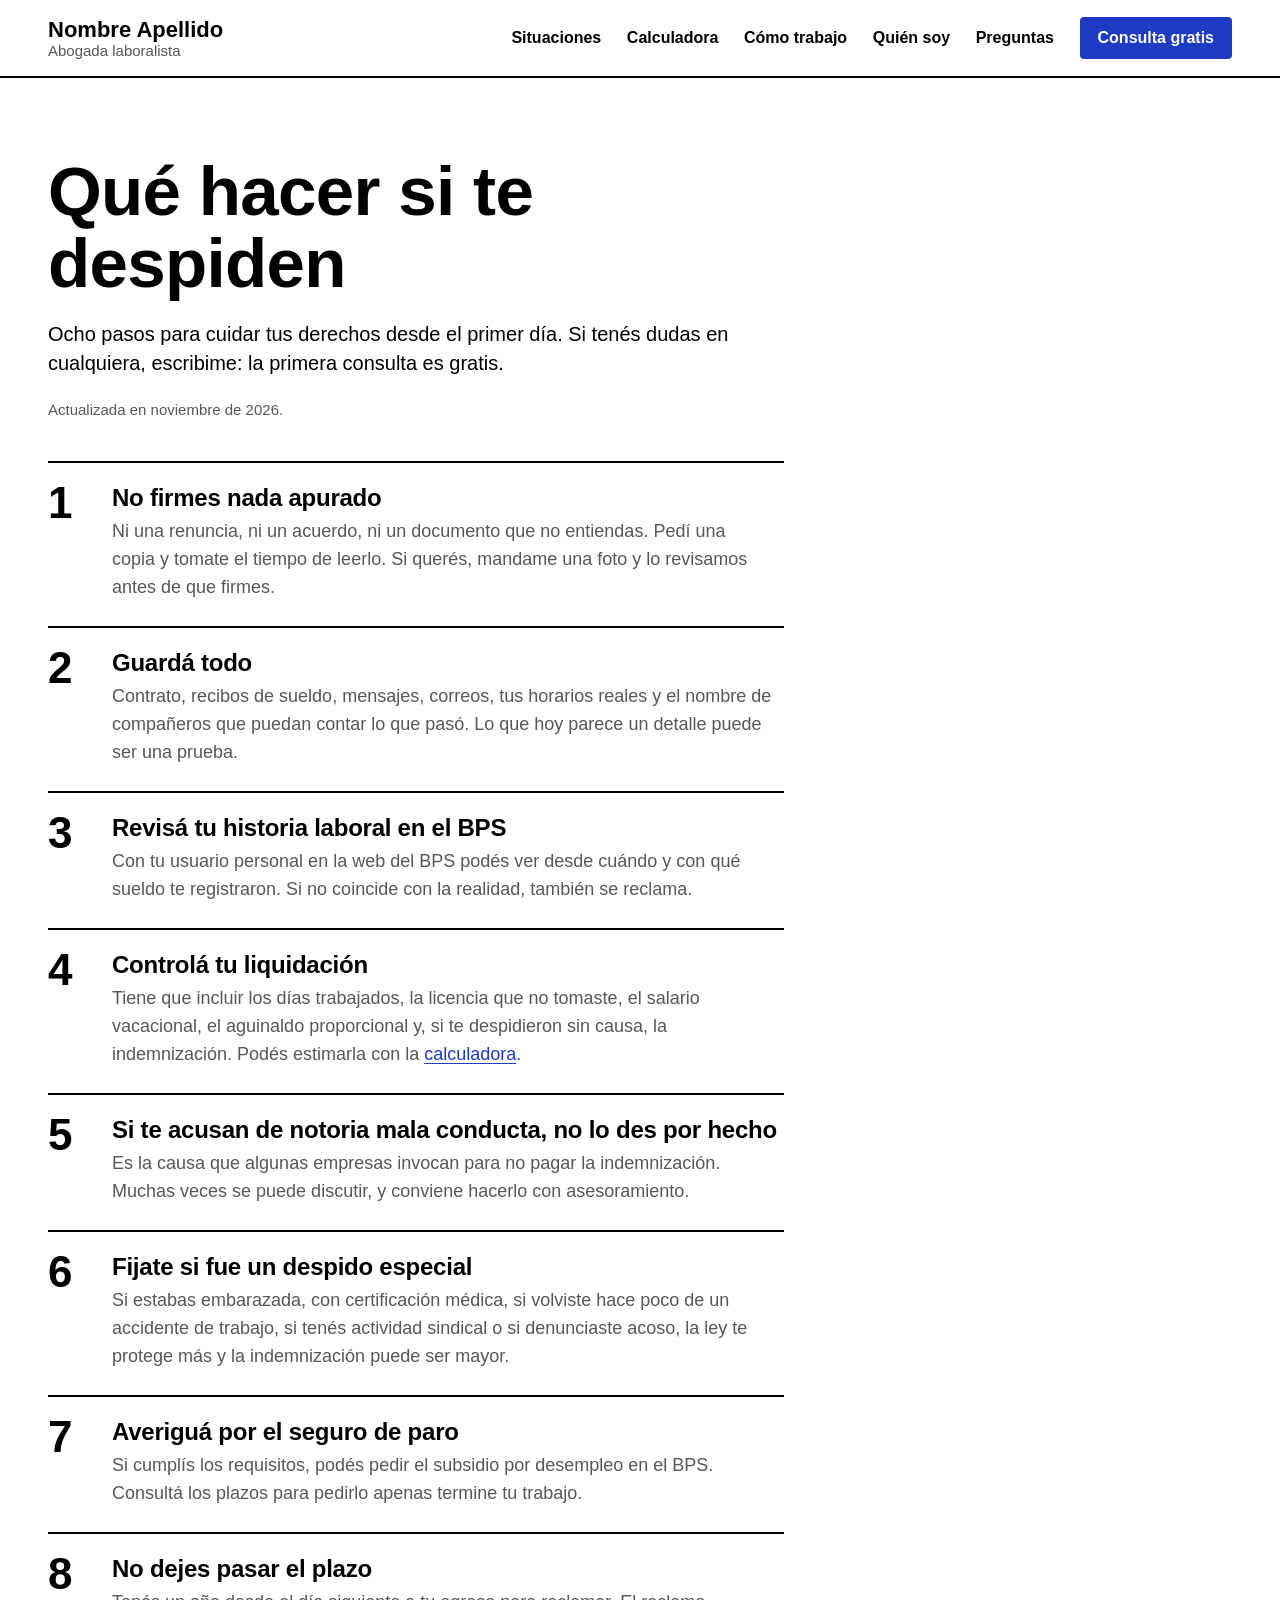
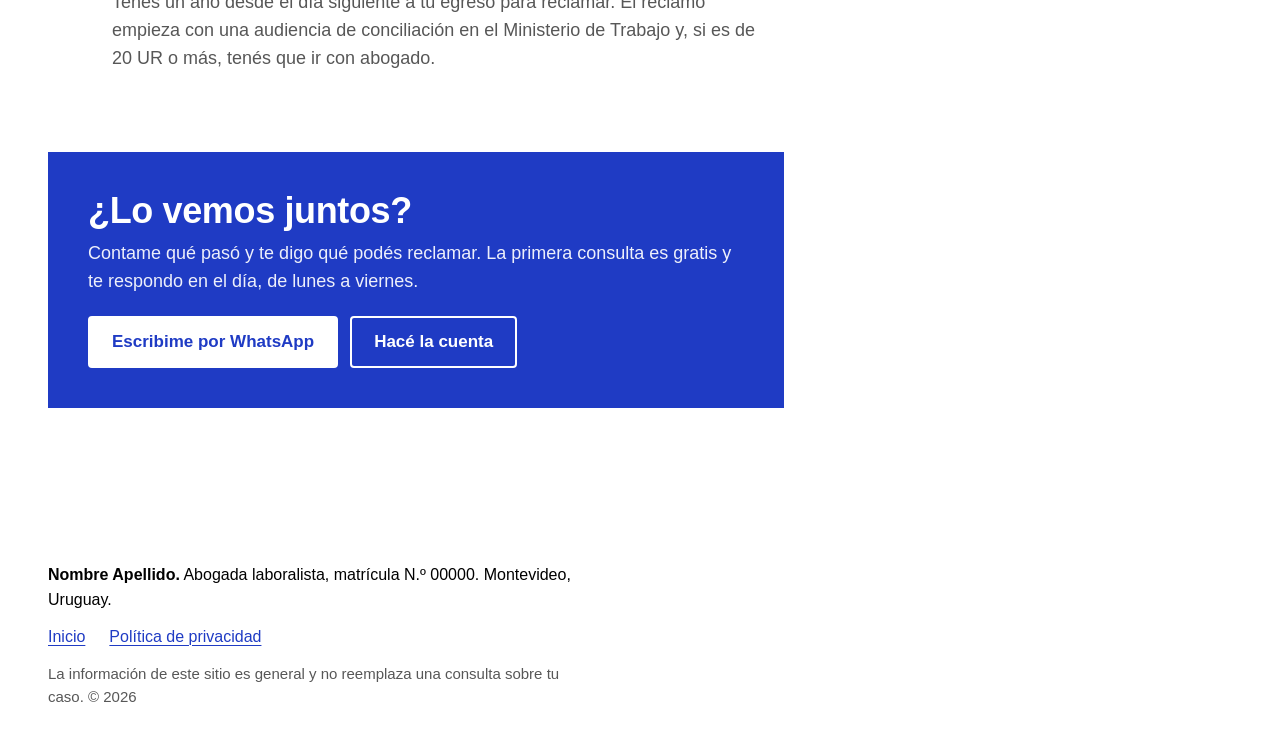
==== guia-despido.html @ 54e1008a "Rediseñar el sitio para trabajadores de Montevideo Aplica las recomendaciones del benchmark de estud" ====
<!DOCTYPE html>
<html lang="es-UY">
<head>
  <meta charset="utf-8">
  <meta name="viewport" content="width=device-width, initial-scale=1">
  <title>Qué hacer si te despiden en Uruguay | Nombre Apellido, abogada laboralista</title>
  <meta name="description" content="Ocho pasos para cuidar tus derechos si te despiden: qué no firmar, qué guardar, cómo revisar tu liquidación y qué plazos tenés para reclamar.">
  <meta property="og:type" content="article">
  <meta property="og:locale" content="es_UY">
  <meta property="og:title" content="Qué hacer si te despiden en Uruguay">
  <meta property="og:description" content="Ocho pasos para cuidar tus derechos desde el primer día.">
  <meta name="theme-color" content="#ffffff">
  <link rel="icon" href="favicon.svg" type="image/svg+xml">
  <link rel="preload" href="fonts/archivo-latin-standard-normal.woff2" as="font" type="font/woff2" crossorigin>
  <link rel="stylesheet" href="styles.css">
</head>
<body>
  <a class="saltar" href="#contenido">Saltar al contenido</a>

  <header class="cabecera">
    <div class="contenedor cabecera-fila">
      <a class="marca" href="./">
        <span class="marca-nombre">Nombre Apellido</span>
        <span class="marca-rol">Abogada laboralista</span>
      </a>
      <button class="menu-boton" type="button" aria-expanded="false" aria-controls="menu">Menú</button>
      <nav id="menu" class="menu" aria-label="Secciones">
        <a href="./#situaciones">Situaciones</a>
        <a href="./#calculadora">Calculadora</a>
        <a href="./#como-trabajo">Cómo trabajo</a>
        <a href="./#quien-soy">Quién soy</a>
        <a href="./#preguntas">Preguntas</a>
        <a class="boton boton-chico" href="./#contacto">Consulta gratis</a>
      </nav>
    </div>
  </header>

  <main id="contenido" class="pagina">
    <article class="contenedor">
      <div class="pagina-cuerpo">
        <h1>Qué hacer si te despiden</h1>
        <p class="pagina-bajada">Ocho pasos para cuidar tus derechos desde el primer día. Si tenés dudas en cualquiera, escribime: la primera consulta es gratis.</p>
        <p class="pagina-fecha">Actualizada en noviembre de 2026.</p>

        <ol class="guia-pasos">
          <li>
            <h2>No firmes nada apurado</h2>
            <p>Ni una renuncia, ni un acuerdo, ni un documento que no entiendas. Pedí una copia y tomate el tiempo de leerlo. Si querés, mandame una foto y lo revisamos antes de que firmes.</p>
          </li>
          <li>
            <h2>Guardá todo</h2>
            <p>Contrato, recibos de sueldo, mensajes, correos, tus horarios reales y el nombre de compañeros que puedan contar lo que pasó. Lo que hoy parece un detalle puede ser una prueba.</p>
          </li>
          <li>
            <h2>Revisá tu historia laboral en el BPS</h2>
            <p>Con tu usuario personal en la web del BPS podés ver desde cuándo y con qué sueldo te registraron. Si no coincide con la realidad, también se reclama.</p>
          </li>
          <li>
            <h2>Controlá tu liquidación</h2>
            <p>Tiene que incluir los días trabajados, la licencia que no tomaste, el salario vacacional, el aguinaldo proporcional y, si te despidieron sin causa, la indemnización. Podés estimarla con la <a href="./#calculadora">calculadora</a>.</p>
          </li>
          <li>
            <h2>Si te acusan de notoria mala conducta, no lo des por hecho</h2>
            <p>Es la causa que algunas empresas invocan para no pagar la indemnización. Muchas veces se puede discutir, y conviene hacerlo con asesoramiento.</p>
          </li>
          <li>
            <h2>Fijate si fue un despido especial</h2>
            <p>Si estabas embarazada, con certificación médica, si volviste hace poco de un accidente de trabajo, si tenés actividad sindical o si denunciaste acoso, la ley te protege más y la indemnización puede ser mayor.</p>
          </li>
          <li>
            <h2>Averiguá por el seguro de paro</h2>
            <p>Si cumplís los requisitos, podés pedir el subsidio por desempleo en el BPS. Consultá los plazos para pedirlo apenas termine tu trabajo.</p>
          </li>
          <li>
            <h2>No dejes pasar el plazo</h2>
            <p>Tenés un año desde el día siguiente a tu egreso para reclamar. El reclamo empieza con una audiencia de conciliación en el Ministerio de Trabajo y, si es de 20 UR o más, tenés que ir con abogado.</p>
          </li>
        </ol>

        <aside class="cierre" aria-labelledby="cierre-titulo">
          <h2 id="cierre-titulo">¿Lo vemos juntos?</h2>
          <p>Contame qué pasó y te digo qué podés reclamar. La primera consulta es gratis y te respondo en el día, de lunes a viernes.</p>
          <div class="acciones">
            <a class="boton js-wa" href="https://wa.me/59899000000" target="_blank" rel="noopener" data-texto="Hola, me despidieron y quiero hacer una consulta.">Escribime por WhatsApp</a>
            <a class="boton boton-linea" href="./#calculadora">Hacé la cuenta</a>
          </div>
        </aside>
      </div>
    </article>
  </main>

  <footer class="pie">
    <div class="contenedor pie-grilla">
      <p><strong>Nombre Apellido.</strong> Abogada laboralista, matrícula N.º&nbsp;00000. Montevideo, Uruguay.</p>
      <ul class="pie-enlaces">
        <li><a href="./">Inicio</a></li>
        <li><a href="privacidad.html">Política de privacidad</a></li>
      </ul>
      <p class="pie-chico">La información de este sitio es general y no reemplaza una consulta sobre tu caso. ©&nbsp;<span class="js-anio">2026</span></p>
    </div>
  </footer>

  <a class="wa-flotante js-wa" href="https://wa.me/59899000000" target="_blank" rel="noopener" data-texto="Hola, quiero hacer una consulta laboral.">
    <span class="wa-icono" aria-hidden="true"><svg viewBox="0 0 24 24"><path d="M12 2a10 10 0 0 0-8.6 15.1L2 22l5-1.3A10 10 0 1 0 12 2zm0 18.2a8.2 8.2 0 0 1-4.2-1.1l-.3-.2-3 .8.8-2.9-.2-.3A8.2 8.2 0 1 1 12 20.2zm4.5-6.1c-.2-.1-1.5-.7-1.7-.8s-.4-.1-.6.1-.7.8-.8 1-.3.2-.5.1a6.7 6.7 0 0 1-2-1.2 7.4 7.4 0 0 1-1.4-1.7c-.1-.3 0-.4.1-.5l.4-.4.2-.4v-.4l-.8-1.9c-.2-.5-.4-.4-.6-.4h-.5a1 1 0 0 0-.7.3 3 3 0 0 0-.9 2.2 5.1 5.1 0 0 0 1.1 2.7 11.6 11.6 0 0 0 4.4 3.9c1.6.7 2.3.8 3.1.6a2.6 2.6 0 0 0 1.7-1.2 2.1 2.1 0 0 0 .2-1.2c-.1-.1-.3-.2-.5-.3z"/></svg></span>
    <span class="wa-textos"><strong>WhatsApp con Nombre</strong><span>Respondo en el día</span></span>
  </a>

  <script src="script.js" defer></script>
</body>
</html>
---- styles.css ----
/* =========================================================
   Tipografía: Archivo (Omnibus-Type), servida desde el sitio.
   Un solo archivo variable: ancho 62–125 %, peso 100–900.
   ========================================================= */
@font-face {
  font-family: "Archivo";
  src: url("fonts/archivo-latin-standard-normal.woff2") format("woff2");
  font-weight: 100 900;
  font-stretch: 62% 125%;
  font-style: normal;
  font-display: swap;
}

/* =========================================================
   Tokens
   Papel e imprenta: lo que dice la ley y la abogada.
   Birome: lo que completás vos y todo lo que se puede tocar.
   ========================================================= */
:root {
  --papel: #ffffff;
  --formulario: #eef1f7;
  --imprenta: #000000;
  --grafito: #575757;
  --birome: #1f3bc4;
  --birome-oscuro: #172e9c;
  --birome-claro: #e8ecfb;
  --renglon: #8a8a8a;
  --divisor: #cfcfcf;
  --wa: #25d366;

  --fuente: "Archivo", "Helvetica Neue", Arial, sans-serif;
  --ancho: 1200px;
  --margen: clamp(16px, 4vw, 48px);
  --separacion: clamp(72px, 9vw, 128px);
}

*, *::before, *::after { box-sizing: border-box; }
[hidden] { display: none !important; }

html {
  -webkit-text-size-adjust: 100%;
  text-size-adjust: 100%;
  scroll-behavior: smooth;
}

body {
  margin: 0;
  background: var(--papel);
  color: var(--imprenta);
  font-family: var(--fuente);
  font-size: 1.125rem;
  line-height: 1.55;
  font-stretch: 100%;
  -webkit-font-smoothing: antialiased;
}

img { max-width: 100%; display: block; }

::selection { background: var(--birome); color: #fff; }

h1, h2, h3 { margin: 0; line-height: 1.05; font-weight: 750; }
h2 {
  font-size: clamp(2.25rem, 1.5rem + 2.4vw, 3.5rem);
  font-stretch: 72%;
  font-weight: 800;
  letter-spacing: -0.01em;
}
h3 {
  font-size: clamp(1.5rem, 1.3rem + 0.8vw, 2rem);
  font-stretch: 84%;
  line-height: 1.1;
}
p { margin: 0 0 1em; max-width: 66ch; }

a {
  color: var(--birome);
  text-decoration-thickness: 0.08em;
  text-underline-offset: 0.18em;
}
a:hover { color: var(--birome-oscuro); }

:focus-visible { outline: 3px solid var(--birome); outline-offset: 3px; }

.sr {
  position: absolute !important;
  width: 1px; height: 1px;
  margin: -1px; padding: 0;
  overflow: hidden;
  clip: rect(0 0 0 0);
  white-space: nowrap;
  border: 0;
}

.saltar {
  position: absolute;
  left: 16px; top: -60px;
  z-index: 100;
  padding: 10px 16px;
  background: var(--imprenta);
  color: #fff;
}
.saltar:focus { top: 12px; color: #fff; }

.contenedor {
  width: min(var(--ancho), 100% - 2 * var(--margen));
  margin-inline: auto;
}

/* ---------- Botones y enlaces ---------- */
.boton {
  display: inline-flex;
  align-items: center;
  justify-content: center;
  gap: 10px;
  min-height: 52px;
  padding: 0 22px;
  border: 2px solid var(--birome);
  border-radius: 4px;
  background: var(--birome);
  color: #fff;
  font: 650 1.0625rem/1.15 var(--fuente);
  text-align: center;
  text-decoration: none;
  cursor: pointer;
}
.boton:hover { background: var(--birome-oscuro); border-color: var(--birome-oscuro); color: #fff; }
.boton-linea { background: transparent; color: var(--imprenta); border-color: var(--imprenta); }
.boton-linea:hover { background: var(--imprenta); border-color: var(--imprenta); color: #fff; }
.boton-chico { min-height: 42px; padding: 0 16px; font-size: 1rem; }
.icono-wa { width: 22px; height: 22px; flex: none; fill: currentColor; }

.enlace-fuerte { font-weight: 650; }

/* ---------- Cabecera ---------- */
.cabecera { position: relative; border-bottom: 2px solid var(--imprenta); }
.cabecera-fila {
  display: flex;
  align-items: center;
  justify-content: space-between;
  gap: 24px;
  min-height: 76px;
}
.marca {
  display: flex;
  flex-direction: column;
  color: var(--imprenta);
  text-decoration: none;
  line-height: 1.15;
}
.marca:hover { color: var(--imprenta); }
.marca-nombre { font-size: 1.375rem; font-weight: 800; font-stretch: 78%; }
.marca-rol { font-size: 0.9375rem; color: var(--grafito); }

.menu { display: flex; align-items: center; gap: clamp(14px, 2vw, 28px); }
.menu a:not(.boton) {
  color: var(--imprenta);
  font-size: 1rem;
  font-weight: 550;
  text-decoration: none;
  white-space: nowrap;
}
.menu .boton { white-space: nowrap; }
.menu a:not(.boton):hover { color: var(--birome); text-decoration: underline; }

.menu-boton {
  display: none;
  min-height: 44px;
  padding: 0 14px;
  border: 2px solid var(--imprenta);
  border-radius: 4px;
  background: transparent;
  color: var(--imprenta);
  font: 650 1rem var(--fuente);
  cursor: pointer;
}

/* ---------- Espacios en blanco para completar ---------- */
.blanco {
  margin: 0;
  padding: 0 0.08em;
  min-width: 0;
  border: 0;
  border-bottom: 2px solid var(--renglon);
  border-radius: 0;
  background: transparent;
  color: var(--birome);
  font: inherit;
  -webkit-appearance: none;
  appearance: none;
}
.blanco:focus { outline: none; border-bottom-color: var(--birome); background-color: var(--birome-claro); }

/* ---------- Portada ---------- */
.portada { padding: clamp(32px, 5vw, 72px) 0 clamp(48px, 6vw, 88px); }
.portada-titulo {
  max-width: 36ch;
  margin-bottom: clamp(28px, 4vw, 56px);
  font-size: clamp(1.25rem, 1.05rem + 0.8vw, 1.625rem);
  font-weight: 600;
  font-stretch: 100%;
  line-height: 1.3;
}
.portada-grilla {
  display: grid;
  grid-template-columns: minmax(0, 7fr) minmax(0, 4fr);
  gap: clamp(32px, 5vw, 80px);
  align-items: end;
}
.frase-texto {
  max-width: none;
  margin: 0;
  font-size: clamp(2.5rem, 1rem + 5.4vw, 5.75rem);
  font-weight: 800;
  font-stretch: 68%;
  line-height: 1.06;
  letter-spacing: -0.012em;
}
.frase-texto .blanco {
  border-bottom-width: 0.06em;
  text-align: center;
  font-variant-numeric: tabular-nums;
}
.blanco-corto { width: 1.7ch; }
.blanco-monto { width: 6.4ch; }
.junto { white-space: nowrap; }
.frase-ayuda { margin: 20px 0 0; color: var(--grafito); font-size: 1rem; }

.respuesta {
  padding: 4px 0 4px clamp(18px, 2vw, 28px);
  border-left: 3px solid var(--imprenta);
}
.respuesta-intro { margin: 0 0 10px; font-size: 1.1875rem; font-weight: 600; line-height: 1.3; }
.respuesta-monto {
  margin: 0 0 16px;
  color: var(--birome);
  font-size: clamp(3rem, 1.8rem + 3.6vw, 5.25rem);
  font-weight: 800;
  font-stretch: 72%;
  font-variant-numeric: tabular-nums;
  line-height: 0.95;
  white-space: nowrap;
}
.respuesta-detalle { margin-bottom: 14px; color: var(--grafito); font-size: 1rem; }

.portada-acciones {
  display: flex;
  flex-wrap: wrap;
  align-items: center;
  gap: 12px;
  margin-top: clamp(36px, 5vw, 64px);
}
.portada-promesa { max-width: 32ch; margin: 0 0 0 12px; color: var(--grafito); font-size: 1rem; line-height: 1.4; }

.otras {
  display: flex;
  flex-wrap: wrap;
  align-items: baseline;
  gap: 10px 32px;
  margin-top: clamp(40px, 5vw, 72px);
  padding-top: 18px;
  border-top: 1px solid var(--imprenta);
}
.otras-titulo { margin: 0; font-weight: 700; }
.otras ul { display: flex; flex-wrap: wrap; gap: 10px 28px; margin: 0; padding: 0; list-style: none; }
.otras a { font-weight: 550; }

/* ---------- Secciones ---------- */
.seccion { padding: var(--separacion) 0; }
.seccion-formulario { background: var(--formulario); }
.seccion-intro { max-width: 60ch; margin-top: 20px; color: var(--grafito); }

.dos-columnas {
  display: grid;
  grid-template-columns: minmax(0, 4fr) minmax(0, 8fr);
  gap: clamp(32px, 6vw, 104px);
  align-items: start;
}
.columna-intro { position: sticky; top: 32px; }
.columna-intro > p { margin-top: 20px; color: var(--grafito); }

/* ---------- Situaciones ---------- */
.situacion { padding: 28px 0 44px; border-top: 2px solid var(--imprenta); scroll-margin-top: 16px; }
.situacion:last-child { padding-bottom: 0; }
.situacion h3 { margin-bottom: 16px; }

/* ---------- Calculadora ---------- */
.calc {
  display: grid;
  grid-template-columns: minmax(0, 6fr) minmax(0, 5fr);
  gap: clamp(32px, 5vw, 80px);
  align-items: start;
  margin-top: clamp(32px, 4vw, 56px);
}
.campo { min-width: 0; margin: 0 0 30px; padding: 0; border: 0; }
.campo > label:not(.opcion), .campo > legend {
  display: block;
  margin-bottom: 8px;
  padding: 0;
  font-size: 1rem;
  font-weight: 650;
}
.calc .blanco { padding: 2px 4px; font-size: 1.625rem; font-weight: 700; font-stretch: 85%; font-variant-numeric: tabular-nums; }
.calc .blanco-fecha { font-size: 1.25rem; font-weight: 600; font-stretch: 100%; }
.con-signo { display: flex; align-items: baseline; gap: 6px; font-size: 1.625rem; font-weight: 700; font-stretch: 85%; }
#c-monto, #c-jornal { width: 8ch; }
.blanco-numero { width: 3.4ch; text-align: center; }
.en-linea {
  display: flex;
  flex-wrap: wrap;
  align-items: baseline;
  gap: 8px;
  margin: 0;
  font-size: 1.25rem;
  font-weight: 500;
}
.ayuda { margin: 8px 0 0; color: var(--grafito); font-size: 0.9375rem; line-height: 1.45; }

.opcion {
  display: inline-flex;
  align-items: center;
  gap: 10px;
  min-height: 44px;
  margin-right: 28px;
  font-size: 1.0625rem;
  cursor: pointer;
}
.opcion input { width: 22px; height: 22px; margin: 0; flex: none; accent-color: var(--birome); }
.opcion-larga { display: flex; align-items: flex-start; max-width: 56ch; margin-right: 0; font-size: 1rem; line-height: 1.45; }
.opcion-larga input { margin-top: 1px; }

.recibo {
  position: sticky;
  top: 24px;
  padding: clamp(20px, 3vw, 32px);
  border: 2px solid var(--imprenta);
  background: var(--papel);
}
.recibo h3 { margin-bottom: 8px; font-size: 1.5rem; }
.recibo-filas { margin: 0; }
.fila {
  display: flex;
  align-items: baseline;
  justify-content: space-between;
  gap: 16px;
  padding: 14px 0;
  border-bottom: 1px solid var(--divisor);
}
.fila dt { font-weight: 650; }
.fila dt span { display: block; margin-top: 2px; color: var(--grafito); font-size: 0.9375rem; font-weight: 400; }
.fila dd { margin: 0; font-size: 1.125rem; font-weight: 700; font-variant-numeric: tabular-nums; white-space: nowrap; }
.fila-total { margin-top: -1px; padding-top: 16px; border-top: 2px solid var(--imprenta); border-bottom: 0; }
.fila-total dt { font-size: 1.25rem; }
.fila-total dd { color: var(--birome); font-size: clamp(1.75rem, 1.4rem + 1vw, 2.25rem); font-weight: 800; font-stretch: 78%; }
.recibo-notas { margin: 18px 0 24px; padding-left: 1.1em; color: var(--grafito); font-size: 0.9375rem; line-height: 1.45; }
.recibo-notas li + li { margin-top: 6px; }
.recibo-notas .nota-fuerte { color: var(--imprenta); font-weight: 600; }

/* ---------- Cómo trabajo ---------- */
.pasos {
  display: grid;
  grid-template-columns: repeat(4, minmax(0, 1fr));
  gap: clamp(24px, 3vw, 44px);
  margin: clamp(32px, 4vw, 56px) 0 0;
  padding: 0;
  list-style: none;
  counter-reset: paso;
}
.pasos li { padding-top: 18px; border-top: 2px solid var(--imprenta); counter-increment: paso; }
.pasos li::before {
  content: counter(paso);
  display: block;
  margin-bottom: 18px;
  font-size: clamp(3rem, 2.4rem + 2vw, 4.5rem);
  font-weight: 800;
  font-stretch: 65%;
  line-height: 1;
}
.pasos h3 { margin-bottom: 10px; font-size: 1.375rem; }
.pasos p { margin: 0; color: var(--grafito); font-size: 1.0625rem; }

/* ---------- Quién soy ---------- */
.perfil {
  display: grid;
  grid-template-columns: minmax(0, 4fr) minmax(0, 7fr);
  gap: clamp(32px, 6vw, 104px);
  align-items: start;
}
.perfil-foto {
  display: grid;
  place-items: center;
  width: 100%;
  aspect-ratio: 4 / 5;
  background: #ececec;
  color: var(--grafito);
  object-fit: cover;
}
.perfil-rol { margin: 16px 0 28px; font-size: 1.25rem; font-weight: 600; line-height: 1.35; }
.ficha { margin: 40px 0 0; border-top: 2px solid var(--imprenta); }
.ficha > div {
  display: grid;
  grid-template-columns: minmax(0, 3fr) minmax(0, 7fr);
  gap: 20px;
  padding: 14px 0;
  border-bottom: 1px solid var(--divisor);
}
.ficha dt { font-weight: 650; }
.ficha dd { margin: 0; }

/* ---------- Preguntas ---------- */
.guia-destacada { margin-top: 32px; padding-top: 18px; border-top: 2px solid var(--imprenta); }
.guia-titulo { margin-bottom: 6px; font-size: 1.25rem; font-weight: 700; line-height: 1.3; }
.guia-destacada p:last-child { margin: 0; color: var(--grafito); }

.faq details { border-top: 1px solid var(--imprenta); }
.faq details:last-child { border-bottom: 1px solid var(--imprenta); }
.faq summary {
  position: relative;
  padding: 20px 52px 20px 0;
  font-size: 1.25rem;
  font-weight: 650;
  font-stretch: 95%;
  line-height: 1.3;
  list-style: none;
  cursor: pointer;
}
.faq summary::-webkit-details-marker { display: none; }
.faq summary::after {
  content: "+";
  position: absolute;
  top: 50%;
  right: 6px;
  transform: translateY(-50%);
  color: var(--birome);
  font-size: 2rem;
  font-weight: 400;
  line-height: 1;
}
.faq details[open] summary::after { content: "−"; }
.faq summary:hover { color: var(--birome); }
.faq details p { max-width: 62ch; margin: 0; padding: 0 0 22px; color: var(--grafito); }

/* ---------- Contacto ---------- */
.contacto { background: var(--birome); color: #fff; }
.contacto a { color: #fff; }
.contacto a:hover { color: #fff; text-decoration-thickness: 0.14em; }
.contacto :focus-visible { outline-color: #fff; }
.contacto-grilla {
  display: grid;
  grid-template-columns: minmax(0, 8fr) minmax(0, 3fr);
  gap: clamp(40px, 6vw, 104px);
  align-items: start;
}
.contacto-intro { margin: 18px 0 clamp(32px, 4vw, 48px); color: rgba(255, 255, 255, 0.92); font-size: 1.25rem; }

.formulario-frase {
  font-size: clamp(1.375rem, 1.1rem + 1.1vw, 2.125rem);
  font-weight: 650;
  font-stretch: 88%;
  line-height: 1.75;
}
.formulario-frase p { max-width: none; margin: 0; }
.formulario .blanco { max-width: 100%; color: #fff; border-bottom-color: rgba(255, 255, 255, 0.7); }
.formulario .blanco::placeholder { color: rgba(255, 255, 255, 0.6); opacity: 1; }
.formulario .blanco:focus { border-bottom-color: #fff; background-color: rgba(255, 255, 255, 0.16); }
.formulario .blanco[aria-invalid="true"] { border-bottom-color: #ffd5d5; background-color: rgba(255, 255, 255, 0.16); }
.formulario select.blanco {
  max-width: 100%;
  padding-right: 1.05em;
  background-image: url("data:image/svg+xml,%3Csvg xmlns='http://www.w3.org/2000/svg' viewBox='0 0 12 8'%3E%3Cpath d='M1 1.5l5 5 5-5' fill='none' stroke='white' stroke-width='2'/%3E%3C/svg%3E");
  background-repeat: no-repeat;
  background-position: right 0.1em center;
  background-size: 0.55em auto;
  cursor: pointer;
}
.formulario option { color: #000; background: #fff; }
.blanco-texto { width: 11ch; }
.formulario .blanco-corto { text-align: center; }

.campo-mensaje { margin-top: 36px; }
.campo-mensaje label { display: block; margin-bottom: 8px; font-weight: 650; }
.formulario textarea {
  display: block;
  width: 100%;
  min-height: 120px;
  padding: 12px 14px;
  border: 2px solid rgba(255, 255, 255, 0.7);
  border-radius: 0;
  background: transparent;
  color: #fff;
  font: inherit;
  font-size: 1.125rem;
  resize: vertical;
}
.formulario textarea:focus { outline: none; border-color: #fff; background: rgba(255, 255, 255, 0.1); }
.formulario .ayuda { color: rgba(255, 255, 255, 0.86); }

.consentimiento {
  display: flex;
  align-items: flex-start;
  gap: 12px;
  max-width: 60ch;
  margin: 28px 0 10px;
  font-size: 1rem;
  cursor: pointer;
}
.consentimiento input { width: 22px; height: 22px; margin: 1px 0 0; flex: none; accent-color: #fff; }
.aviso { max-width: 60ch; color: rgba(255, 255, 255, 0.88); font-size: 0.9375rem; }
.form-error { max-width: 60ch; margin: 16px 0; padding: 12px 16px; background: #fff; color: #a1162b; font-weight: 650; }

.formulario-acciones { display: flex; flex-wrap: wrap; gap: 12px; margin: 20px 0 14px; }
.contacto .boton { background: #fff; border-color: #fff; color: var(--birome); }
.contacto .boton:hover { background: var(--birome-claro); border-color: var(--birome-claro); color: var(--birome-oscuro); }
.contacto .boton-linea { background: transparent; border-color: #fff; color: #fff; }
.contacto .boton-linea:hover { background: rgba(255, 255, 255, 0.14); border-color: #fff; color: #fff; }

.canales dl { margin: 0; }
.canales dl > div { padding: 14px 0; border-top: 1px solid rgba(255, 255, 255, 0.45); }
.canales dt { color: rgba(255, 255, 255, 0.85); font-size: 0.9375rem; }
.canales dd { margin: 2px 0 0; font-weight: 600; overflow-wrap: anywhere; }
.canal-grande { font-size: 1.75rem; font-weight: 800; font-stretch: 80%; text-decoration: none; }

/* ---------- Pie ---------- */
.pie { padding: 40px 0 48px; font-size: 1rem; }
.pie-grilla { display: grid; gap: 12px; }
.pie-grilla p { margin: 0; }
.pie-enlaces { display: flex; flex-wrap: wrap; gap: 8px 24px; margin: 0; padding: 0; list-style: none; }
.pie-chico { color: var(--grafito); font-size: 0.9375rem; }

/* ---------- WhatsApp fijo (solo en pantallas chicas) ---------- */
.wa-flotante {
  position: fixed;
  left: 0;
  right: 0;
  bottom: 0;
  z-index: 50;
  display: none;
  align-items: center;
  justify-content: center;
  gap: 12px;
  padding: 8px 16px calc(8px + env(safe-area-inset-bottom));
  background: var(--imprenta);
  color: #fff;
  text-decoration: none;
  transition: opacity 0.2s, transform 0.2s;
}
.wa-flotante:hover { color: #fff; background: #1a1a1a; }
.wa-flotante.oculto { opacity: 0; transform: translateY(16px); pointer-events: none; }
.wa-icono { display: grid; place-items: center; width: 40px; height: 40px; border-radius: 50%; background: var(--wa); }
.wa-icono svg { width: 24px; height: 24px; fill: #fff; }
.wa-textos { display: flex; flex-direction: column; line-height: 1.2; }
.wa-textos strong { font-size: 1rem; }
.wa-textos span { font-size: 0.8125rem; opacity: 0.8; }

/* ---------- Páginas interiores (guía y privacidad) ---------- */
.pagina { padding: clamp(40px, 6vw, 88px) 0 var(--separacion); }
.pagina-cuerpo { max-width: 46rem; }
.pagina h1 {
  margin-bottom: 20px;
  font-size: clamp(2.5rem, 1.6rem + 3.4vw, 4.5rem);
  font-weight: 800;
  font-stretch: 70%;
  letter-spacing: -0.01em;
}
.pagina-bajada { font-size: 1.25rem; line-height: 1.45; }
.pagina-fecha { color: var(--grafito); font-size: 0.9375rem; }
.pagina h2 { margin: 48px 0 14px; font-size: clamp(1.75rem, 1.4rem + 1.2vw, 2.25rem); }
.pagina ul { padding-left: 1.2em; }
.pagina li + li { margin-top: 6px; }

.guia-pasos { margin: 40px 0 0; padding: 0; list-style: none; counter-reset: paso; }
.guia-pasos li { padding: 22px 0 6px 64px; border-top: 2px solid var(--imprenta); counter-increment: paso; position: relative; }
.guia-pasos li + li { margin-top: 0; }
.guia-pasos li::before {
  content: counter(paso);
  position: absolute;
  top: 18px;
  left: 0;
  font-size: 2.75rem;
  font-weight: 800;
  font-stretch: 65%;
  line-height: 1;
}
.guia-pasos h2 { margin: 0 0 8px; font-size: 1.5rem; font-stretch: 84%; }
.guia-pasos p { color: var(--grafito); }

.cierre { margin-top: 56px; padding: clamp(24px, 4vw, 40px); background: var(--birome); color: #fff; }
.cierre h2 { margin: 0 0 10px; color: #fff; }
.cierre p { color: rgba(255, 255, 255, 0.92); }
.cierre .acciones { display: flex; flex-wrap: wrap; gap: 12px; margin-top: 20px; }
.cierre .boton { background: #fff; border-color: #fff; color: var(--birome); }
.cierre .boton:hover { background: var(--birome-claro); border-color: var(--birome-claro); color: var(--birome-oscuro); }
.cierre .boton-linea { background: transparent; border-color: #fff; color: #fff; }
.cierre .boton-linea:hover { background: rgba(255, 255, 255, 0.14); color: #fff; }

/* ---------- Pantallas medianas y chicas ---------- */
@media (max-width: 1000px) {
  .portada-grilla, .dos-columnas, .calc, .perfil, .contacto-grilla { grid-template-columns: minmax(0, 1fr); }
  .columna-intro, .recibo { position: static; }
  .pasos { grid-template-columns: repeat(2, minmax(0, 1fr)); }
  .perfil-foto { max-width: 340px; }
}

@media (max-width: 980px) {
  .menu-boton { display: inline-flex; align-items: center; }
  .menu {
    position: absolute;
    top: 100%;
    left: 0;
    right: 0;
    z-index: 40;
    display: none;
    flex-direction: column;
    align-items: stretch;
    gap: 0;
    padding: 8px var(--margen) 20px;
    border-bottom: 2px solid var(--imprenta);
    background: var(--papel);
  }
  .menu.abierto { display: flex; }
  .menu a:not(.boton) { padding: 14px 0; border-bottom: 1px solid var(--divisor); font-size: 1.125rem; }
  .menu .boton { margin-top: 16px; }
}

@media (max-width: 780px) {
  .wa-flotante { display: flex; }
  body { padding-bottom: 60px; }
}

@media (max-width: 560px) {
  body { font-size: 1.0625rem; }
  .pasos { grid-template-columns: minmax(0, 1fr); }
  .ficha > div { grid-template-columns: minmax(0, 1fr); gap: 2px; }
  .portada-acciones .boton, .formulario-acciones .boton { width: 100%; }
  .portada-promesa { margin: 4px 0 0; }
  .fila { flex-wrap: wrap; }
  .guia-pasos li { padding-left: 52px; }
}

@media (prefers-reduced-motion: reduce) {
  html { scroll-behavior: auto; }
  *, *::before, *::after { transition: none !important; animation: none !important; }
}
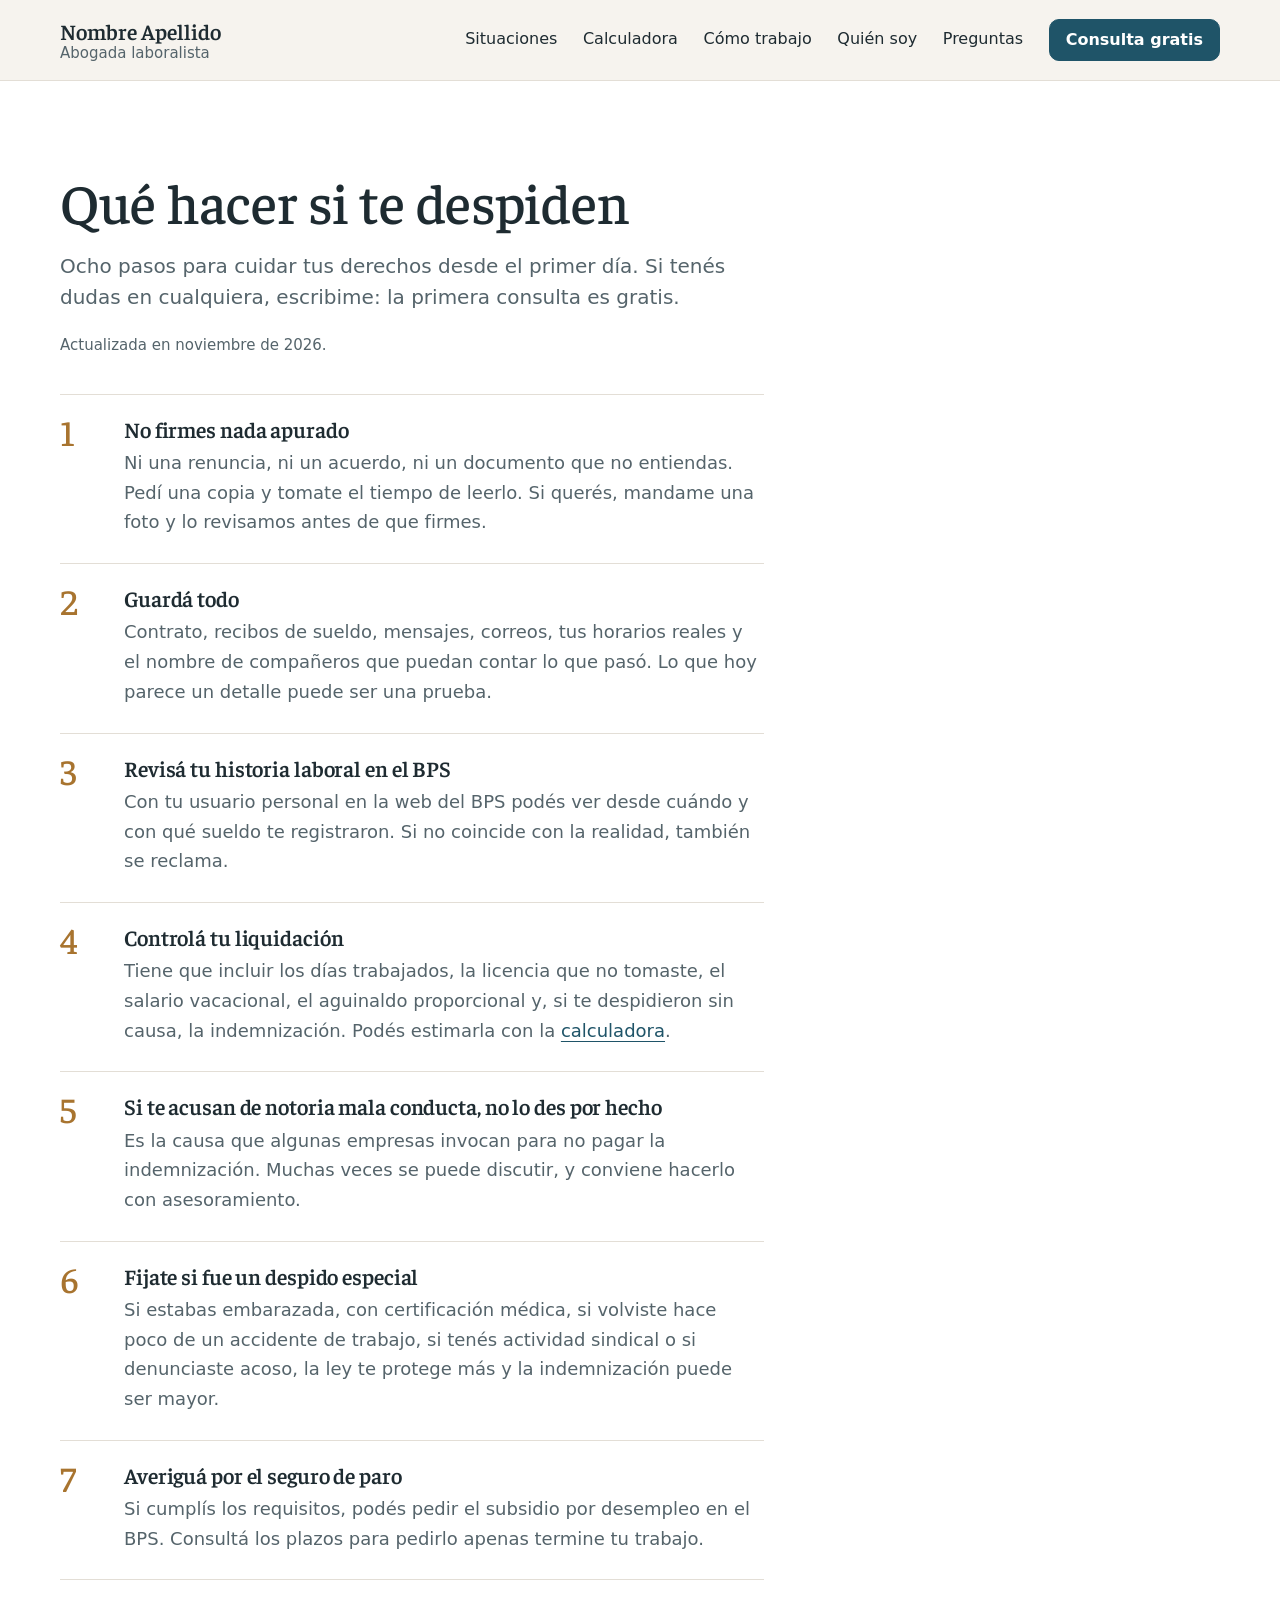
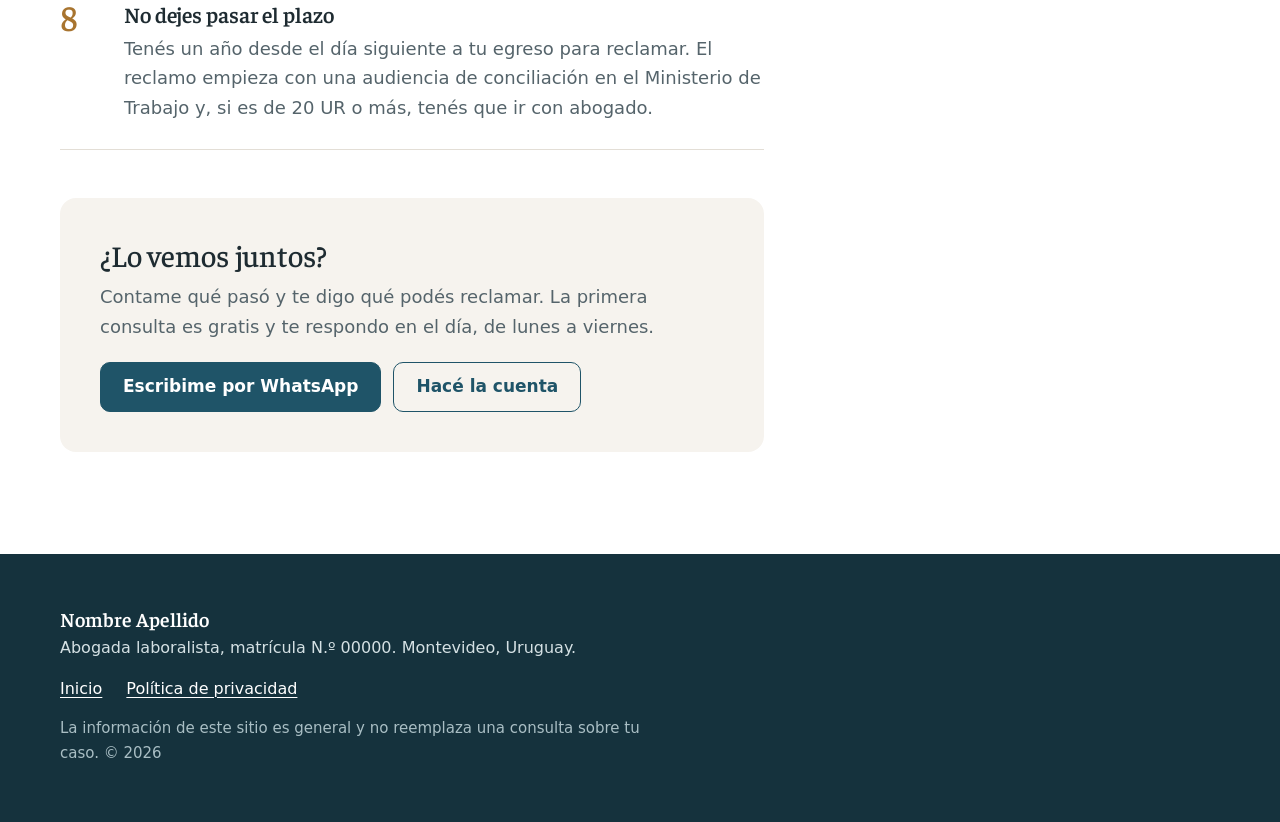
==== commit c0d5b34c: "Suavizar el diseño para transmitir confianza y calma - Paleta petróleo y lino con texto pizarra, en " ====
--- a/guia-despido.html
+++ b/guia-despido.html
@@ -9,9 +9,10 @@
   <meta property="og:locale" content="es_UY">
   <meta property="og:title" content="Qué hacer si te despiden en Uruguay">
   <meta property="og:description" content="Ocho pasos para cuidar tus derechos desde el primer día.">
-  <meta name="theme-color" content="#ffffff">
+  <meta name="theme-color" content="#f6f3ee">
   <link rel="icon" href="favicon.svg" type="image/svg+xml">
-  <link rel="preload" href="fonts/archivo-latin-standard-normal.woff2" as="font" type="font/woff2" crossorigin>
+  <link rel="preload" href="fonts/faustina-latin-wght-normal.woff2" as="font" type="font/woff2" crossorigin>
+  <link rel="preload" href="fonts/source-sans-3-latin-wght-normal.woff2" as="font" type="font/woff2" crossorigin>
   <link rel="stylesheet" href="styles.css">
 </head>
 <body>
@@ -91,7 +92,7 @@
 
   <footer class="pie">
     <div class="contenedor pie-grilla">
-      <p><strong>Nombre Apellido.</strong> Abogada laboralista, matrícula N.º&nbsp;00000. Montevideo, Uruguay.</p>
+      <p class="pie-marca"><strong>Nombre Apellido</strong><br>Abogada laboralista, matrícula N.º&nbsp;00000. Montevideo, Uruguay.</p>
       <ul class="pie-enlaces">
         <li><a href="./">Inicio</a></li>
         <li><a href="privacidad.html">Política de privacidad</a></li>
--- a/styles.css
+++ b/styles.css
@@ -1,37 +1,54 @@
 /* =========================================================
-   Tipografía: Archivo (Omnibus-Type), servida desde el sitio.
-   Un solo archivo variable: ancho 62–125 %, peso 100–900.
+   Tipografías servidas desde el sitio (licencia OFL)
+   Faustina (Omnibus-Type) para títulos, Source Sans 3 para texto.
    ========================================================= */
 @font-face {
-  font-family: "Archivo";
-  src: url("fonts/archivo-latin-standard-normal.woff2") format("woff2");
-  font-weight: 100 900;
-  font-stretch: 62% 125%;
+  font-family: "Faustina";
+  src: url("fonts/faustina-latin-wght-normal.woff2") format("woff2");
+  font-weight: 300 800;
   font-style: normal;
   font-display: swap;
 }
+@font-face {
+  font-family: "Source Sans 3";
+  src: url("fonts/source-sans-3-latin-wght-normal.woff2") format("woff2");
+  font-weight: 200 900;
+  font-style: normal;
+  font-display: swap;
+}
 
 /* =========================================================
    Tokens
-   Papel e imprenta: lo que dice la ley y la abogada.
-   Birome: lo que completás vos y todo lo que se puede tocar.
+   Petróleo: confianza y calma. Lino: calidez.
+   Miel: un acento mínimo, solo en los números de los pasos.
    ========================================================= */
 :root {
-  --papel: #ffffff;
-  --formulario: #eef1f7;
-  --imprenta: #000000;
-  --grafito: #575757;
-  --birome: #1f3bc4;
-  --birome-oscuro: #172e9c;
-  --birome-claro: #e8ecfb;
-  --renglon: #8a8a8a;
-  --divisor: #cfcfcf;
+  --fondo: #ffffff;
+  --lino: #f6f3ee;
+  --tinta: #1e2b31;
+  --pizarra: #55646b;
+  --petroleo: #1f5468;
+  --petroleo-oscuro: #163f4f;
+  --petroleo-claro: #e6eff1;
+  --petroleo-borde: #c3d6dc;
+  --miel: #a8742f;
+  --linea: #e3ded6;
+  --borde-campo: #d6cfc4;
+  --noche: #15323d;
   --wa: #25d366;
-
-  --fuente: "Archivo", "Helvetica Neue", Arial, sans-serif;
-  --ancho: 1200px;
+  --error: #8c1d18;
+
+  --sombra: 0 1px 2px rgba(21, 50, 61, 0.06), 0 12px 32px rgba(21, 50, 61, 0.08);
+  --anillo: 0 0 0 3px rgba(31, 84, 104, 0.18);
+  --radio-grande: 16px;
+  --radio: 10px;
+  --radio-chico: 6px;
+
+  --serif: "Faustina", Georgia, "Times New Roman", serif;
+  --sans: "Source Sans 3", "Segoe UI", system-ui, -apple-system, sans-serif;
+  --ancho: 1160px;
   --margen: clamp(16px, 4vw, 48px);
-  --separacion: clamp(72px, 9vw, 128px);
+  --separacion: clamp(64px, 8vw, 112px);
 }
 
 *, *::before, *::after { box-sizing: border-box; }
@@ -45,41 +62,38 @@
 
 body {
   margin: 0;
-  background: var(--papel);
-  color: var(--imprenta);
-  font-family: var(--fuente);
+  background: var(--fondo);
+  color: var(--tinta);
+  font-family: var(--sans);
   font-size: 1.125rem;
-  line-height: 1.55;
-  font-stretch: 100%;
+  line-height: 1.65;
   -webkit-font-smoothing: antialiased;
+  text-rendering: optimizeLegibility;
 }
 
 img { max-width: 100%; display: block; }
-
-::selection { background: var(--birome); color: #fff; }
-
-h1, h2, h3 { margin: 0; line-height: 1.05; font-weight: 750; }
-h2 {
-  font-size: clamp(2.25rem, 1.5rem + 2.4vw, 3.5rem);
-  font-stretch: 72%;
-  font-weight: 800;
-  letter-spacing: -0.01em;
-}
-h3 {
-  font-size: clamp(1.5rem, 1.3rem + 0.8vw, 2rem);
-  font-stretch: 84%;
-  line-height: 1.1;
-}
-p { margin: 0 0 1em; max-width: 66ch; }
+::selection { background: var(--petroleo-claro); color: var(--tinta); }
+
+h1, h2, h3 {
+  margin: 0;
+  color: var(--tinta);
+  font-family: var(--serif);
+  font-weight: 500;
+  letter-spacing: -0.005em;
+}
+h1 { font-size: clamp(2.375rem, 1.5rem + 2.8vw, 3.75rem); line-height: 1.08; }
+h2 { font-size: clamp(1.875rem, 1.35rem + 1.7vw, 2.75rem); line-height: 1.15; }
+h3 { font-size: clamp(1.25rem, 1.15rem + 0.4vw, 1.5rem); font-weight: 600; line-height: 1.25; }
+p { margin: 0 0 1em; max-width: 64ch; }
 
 a {
-  color: var(--birome);
-  text-decoration-thickness: 0.08em;
-  text-underline-offset: 0.18em;
-}
-a:hover { color: var(--birome-oscuro); }
-
-:focus-visible { outline: 3px solid var(--birome); outline-offset: 3px; }
+  color: var(--petroleo);
+  text-decoration-thickness: 1px;
+  text-underline-offset: 0.2em;
+}
+a:hover { color: var(--petroleo-oscuro); text-decoration-thickness: 2px; }
+
+:focus-visible { outline: 2px solid var(--petroleo); outline-offset: 3px; border-radius: 4px; }
 
 .sr {
   position: absolute !important;
@@ -96,7 +110,8 @@
   left: 16px; top: -60px;
   z-index: 100;
   padding: 10px 16px;
-  background: var(--imprenta);
+  border-radius: var(--radio-chico);
+  background: var(--petroleo);
   color: #fff;
 }
 .saltar:focus { top: 12px; color: #fff; }
@@ -112,208 +127,278 @@
   align-items: center;
   justify-content: center;
   gap: 10px;
-  min-height: 52px;
+  min-height: 50px;
   padding: 0 22px;
-  border: 2px solid var(--birome);
-  border-radius: 4px;
-  background: var(--birome);
+  border: 1.5px solid var(--petroleo);
+  border-radius: var(--radio);
+  background: var(--petroleo);
   color: #fff;
-  font: 650 1.0625rem/1.15 var(--fuente);
+  font: 600 1.0625rem/1.2 var(--sans);
   text-align: center;
   text-decoration: none;
   cursor: pointer;
-}
-.boton:hover { background: var(--birome-oscuro); border-color: var(--birome-oscuro); color: #fff; }
-.boton-linea { background: transparent; color: var(--imprenta); border-color: var(--imprenta); }
-.boton-linea:hover { background: var(--imprenta); border-color: var(--imprenta); color: #fff; }
+  transition: background-color 0.2s, border-color 0.2s, color 0.2s;
+}
+.boton:hover { background: var(--petroleo-oscuro); border-color: var(--petroleo-oscuro); color: #fff; text-decoration: none; }
+.boton-linea { background: transparent; color: var(--petroleo); }
+.boton-linea:hover { background: var(--petroleo-claro); border-color: var(--petroleo); color: var(--petroleo-oscuro); }
 .boton-chico { min-height: 42px; padding: 0 16px; font-size: 1rem; }
-.icono-wa { width: 22px; height: 22px; flex: none; fill: currentColor; }
-
-.enlace-fuerte { font-weight: 650; }
+.icono-wa { width: 20px; height: 20px; flex: none; fill: currentColor; }
+.enlace-fuerte { font-weight: 600; }
 
 /* ---------- Cabecera ---------- */
-.cabecera { position: relative; border-bottom: 2px solid var(--imprenta); }
+.cabecera { position: relative; background: var(--lino); border-bottom: 1px solid var(--linea); }
 .cabecera-fila {
   display: flex;
   align-items: center;
   justify-content: space-between;
   gap: 24px;
-  min-height: 76px;
+  min-height: 80px;
 }
 .marca {
   display: flex;
   flex-direction: column;
-  color: var(--imprenta);
+  color: var(--tinta);
+  line-height: 1.2;
   text-decoration: none;
-  line-height: 1.15;
-}
-.marca:hover { color: var(--imprenta); }
-.marca-nombre { font-size: 1.375rem; font-weight: 800; font-stretch: 78%; }
-.marca-rol { font-size: 0.9375rem; color: var(--grafito); }
-
-.menu { display: flex; align-items: center; gap: clamp(14px, 2vw, 28px); }
+}
+.marca:hover { color: var(--tinta); }
+.marca-nombre { font-family: var(--serif); font-size: 1.375rem; font-weight: 600; }
+.marca-rol { color: var(--pizarra); font-size: 0.9375rem; }
+
+.menu { display: flex; align-items: center; gap: clamp(16px, 2vw, 28px); }
 .menu a:not(.boton) {
-  color: var(--imprenta);
+  padding: 6px 0;
+  border-bottom: 2px solid transparent;
+  color: var(--tinta);
   font-size: 1rem;
-  font-weight: 550;
+  font-weight: 500;
   text-decoration: none;
   white-space: nowrap;
 }
+.menu a:not(.boton):hover { border-bottom-color: var(--petroleo-borde); color: var(--petroleo); }
 .menu .boton { white-space: nowrap; }
-.menu a:not(.boton):hover { color: var(--birome); text-decoration: underline; }
 
 .menu-boton {
   display: none;
   min-height: 44px;
-  padding: 0 14px;
-  border: 2px solid var(--imprenta);
-  border-radius: 4px;
-  background: transparent;
-  color: var(--imprenta);
-  font: 650 1rem var(--fuente);
+  padding: 0 16px;
+  border: 1.5px solid var(--petroleo-borde);
+  border-radius: var(--radio);
+  background: var(--fondo);
+  color: var(--tinta);
+  font: 600 1rem var(--sans);
   cursor: pointer;
 }
 
-/* ---------- Espacios en blanco para completar ---------- */
+/* ---------- Espacios para completar ---------- */
 .blanco {
   margin: 0;
-  padding: 0 0.08em;
+  padding: 0.08em 0.38em;
   min-width: 0;
-  border: 0;
-  border-bottom: 2px solid var(--renglon);
-  border-radius: 0;
-  background: transparent;
-  color: var(--birome);
+  border: 1px solid var(--petroleo-borde);
+  border-radius: var(--radio-chico);
+  background-color: var(--petroleo-claro);
+  color: var(--petroleo);
   font: inherit;
+  font-variant-numeric: lining-nums tabular-nums;
+  line-height: 1.3;
   -webkit-appearance: none;
   appearance: none;
-}
-.blanco:focus { outline: none; border-bottom-color: var(--birome); background-color: var(--birome-claro); }
+  transition: border-color 0.15s, box-shadow 0.15s, background-color 0.15s;
+}
+.blanco:hover { border-color: var(--petroleo); }
+.blanco:focus { outline: none; border-color: var(--petroleo); background-color: #fff; box-shadow: var(--anillo); }
+select.blanco {
+  padding-right: 1.5em;
+  background-image: url("data:image/svg+xml,%3Csvg xmlns='http://www.w3.org/2000/svg' viewBox='0 0 12 8'%3E%3Cpath d='M1 1.5l5 5 5-5' fill='none' stroke='%231f5468' stroke-width='1.6'/%3E%3C/svg%3E");
+  background-repeat: no-repeat;
+  background-position: right 0.45em center;
+  background-size: 0.6em auto;
+  cursor: pointer;
+}
+.junto { white-space: nowrap; }
 
 /* ---------- Portada ---------- */
-.portada { padding: clamp(32px, 5vw, 72px) 0 clamp(48px, 6vw, 88px); }
-.portada-titulo {
-  max-width: 36ch;
-  margin-bottom: clamp(28px, 4vw, 56px);
-  font-size: clamp(1.25rem, 1.05rem + 0.8vw, 1.625rem);
-  font-weight: 600;
-  font-stretch: 100%;
-  line-height: 1.3;
-}
+.portada { padding: clamp(48px, 7vw, 96px) 0 clamp(40px, 5vw, 64px); background: var(--lino); }
 .portada-grilla {
   display: grid;
-  grid-template-columns: minmax(0, 7fr) minmax(0, 4fr);
-  gap: clamp(32px, 5vw, 80px);
-  align-items: end;
-}
+  grid-template-columns: minmax(0, 6fr) minmax(0, 5fr);
+  gap: clamp(40px, 6vw, 88px);
+  align-items: center;
+}
+.portada-texto h1 { max-width: 15ch; margin-bottom: 24px; }
+.portada-bajada {
+  max-width: 40ch;
+  margin-bottom: 32px;
+  color: var(--pizarra);
+  font-size: clamp(1.125rem, 1.05rem + 0.3vw, 1.3125rem);
+}
+.portada-acciones { display: flex; flex-wrap: wrap; gap: 12px; margin-bottom: 36px; }
+
+.firma { display: flex; align-items: center; gap: 16px; max-width: 46ch; }
+.firma p { margin: 0; color: var(--pizarra); font-size: 1rem; line-height: 1.5; }
+.firma strong { color: var(--tinta); font-weight: 600; }
+.avatar {
+  display: grid;
+  place-items: center;
+  flex: none;
+  width: 56px;
+  height: 56px;
+  border: 2px solid #fff;
+  border-radius: 50%;
+  background: var(--petroleo-claro);
+  box-shadow: 0 0 0 1px var(--linea);
+  color: var(--petroleo);
+  font: 600 1.125rem var(--serif);
+  object-fit: cover;
+}
+
+.cuenta {
+  padding: clamp(24px, 3vw, 40px);
+  border-radius: var(--radio-grande);
+  background: var(--fondo);
+  box-shadow: var(--sombra);
+}
+.cuenta-titulo { margin-bottom: 14px; font-size: 1.375rem; font-weight: 600; }
 .frase-texto {
   max-width: none;
   margin: 0;
-  font-size: clamp(2.5rem, 1rem + 5.4vw, 5.75rem);
-  font-weight: 800;
-  font-stretch: 68%;
-  line-height: 1.06;
-  letter-spacing: -0.012em;
-}
-.frase-texto .blanco {
-  border-bottom-width: 0.06em;
-  text-align: center;
-  font-variant-numeric: tabular-nums;
-}
-.blanco-corto { width: 1.7ch; }
-.blanco-monto { width: 6.4ch; }
-.junto { white-space: nowrap; }
-.frase-ayuda { margin: 20px 0 0; color: var(--grafito); font-size: 1rem; }
-
-.respuesta {
-  padding: 4px 0 4px clamp(18px, 2vw, 28px);
-  border-left: 3px solid var(--imprenta);
-}
-.respuesta-intro { margin: 0 0 10px; font-size: 1.1875rem; font-weight: 600; line-height: 1.3; }
+  color: var(--tinta);
+  font-family: var(--serif);
+  font-size: clamp(1.375rem, 1.2rem + 0.7vw, 1.75rem);
+  line-height: 1.65;
+}
+.frase-texto .blanco { text-align: center; }
+.frase-ayuda { margin: 10px 0 0; color: var(--pizarra); font-size: 0.9375rem; }
+
+.respuesta { margin-top: 24px; padding-top: 20px; border-top: 1px solid var(--linea); }
+.respuesta-intro { margin: 0 0 4px; color: var(--pizarra); font-size: 1rem; }
 .respuesta-monto {
-  margin: 0 0 16px;
-  color: var(--birome);
-  font-size: clamp(3rem, 1.8rem + 3.6vw, 5.25rem);
-  font-weight: 800;
-  font-stretch: 72%;
-  font-variant-numeric: tabular-nums;
-  line-height: 0.95;
+  margin: 0 0 10px;
+  color: var(--petroleo);
+  font-family: var(--serif);
+  font-size: clamp(2.5rem, 2rem + 1.6vw, 3.25rem);
+  font-variant-numeric: lining-nums tabular-nums;
+  font-weight: 600;
+  line-height: 1.1;
   white-space: nowrap;
 }
-.respuesta-detalle { margin-bottom: 14px; color: var(--grafito); font-size: 1rem; }
-
-.portada-acciones {
-  display: flex;
-  flex-wrap: wrap;
-  align-items: center;
-  gap: 12px;
-  margin-top: clamp(36px, 5vw, 64px);
-}
-.portada-promesa { max-width: 32ch; margin: 0 0 0 12px; color: var(--grafito); font-size: 1rem; line-height: 1.4; }
+.respuesta-detalle { margin-bottom: 12px; color: var(--pizarra); font-size: 0.9375rem; line-height: 1.5; }
+
+/* Cuando una cifra cambia, se tiñe un instante para que se note qué se actualizó. */
+.cambio { animation: aviso 0.8s ease-out; }
+@keyframes aviso { from { color: var(--miel); } to { color: var(--petroleo); } }
 
 .otras {
   display: flex;
   flex-wrap: wrap;
   align-items: baseline;
-  gap: 10px 32px;
-  margin-top: clamp(40px, 5vw, 72px);
-  padding-top: 18px;
-  border-top: 1px solid var(--imprenta);
-}
-.otras-titulo { margin: 0; font-weight: 700; }
-.otras ul { display: flex; flex-wrap: wrap; gap: 10px 28px; margin: 0; padding: 0; list-style: none; }
-.otras a { font-weight: 550; }
+  gap: 8px 28px;
+  margin-top: clamp(40px, 5vw, 64px);
+  padding-top: 20px;
+  border-top: 1px solid var(--linea);
+}
+.otras-titulo { margin: 0; font-weight: 600; }
+.otras ul { display: flex; flex-wrap: wrap; gap: 8px 24px; margin: 0; padding: 0; list-style: none; }
+.otras a { font-weight: 500; }
 
 /* ---------- Secciones ---------- */
 .seccion { padding: var(--separacion) 0; }
-.seccion-formulario { background: var(--formulario); }
-.seccion-intro { max-width: 60ch; margin-top: 20px; color: var(--grafito); }
+.seccion-lino { background: var(--lino); }
+.seccion-intro { max-width: 58ch; margin-top: 16px; color: var(--pizarra); font-size: 1.1875rem; }
 
 .dos-columnas {
   display: grid;
-  grid-template-columns: minmax(0, 4fr) minmax(0, 8fr);
-  gap: clamp(32px, 6vw, 104px);
+  grid-template-columns: minmax(0, 4fr) minmax(0, 7fr);
+  gap: clamp(32px, 6vw, 96px);
   align-items: start;
 }
 .columna-intro { position: sticky; top: 32px; }
-.columna-intro > p { margin-top: 20px; color: var(--grafito); }
-
-/* ---------- Situaciones ---------- */
-.situacion { padding: 28px 0 44px; border-top: 2px solid var(--imprenta); scroll-margin-top: 16px; }
-.situacion:last-child { padding-bottom: 0; }
-.situacion h3 { margin-bottom: 16px; }
+.columna-intro > p { margin-top: 16px; color: var(--pizarra); }
+
+/* ---------- Desplegables (situaciones y preguntas) ---------- */
+.acordeon { border-top: 1px solid var(--linea); }
+.acordeon details { border-bottom: 1px solid var(--linea); scroll-margin-top: 24px; }
+.acordeon summary {
+  position: relative;
+  display: block;
+  padding: 22px 56px 22px 0;
+  list-style: none;
+  cursor: pointer;
+}
+.acordeon summary::-webkit-details-marker { display: none; }
+.acordeon summary::after {
+  content: "";
+  position: absolute;
+  top: 50%;
+  right: 10px;
+  width: 10px;
+  height: 10px;
+  margin-top: -8px;
+  border-right: 2px solid var(--petroleo);
+  border-bottom: 2px solid var(--petroleo);
+  transform: rotate(45deg);
+  transition: transform 0.2s, margin-top 0.2s;
+}
+.acordeon details[open] > summary::after { margin-top: -2px; transform: rotate(-135deg); }
+.resumen-titulo {
+  display: block;
+  color: var(--tinta);
+  font-family: var(--serif);
+  font-size: clamp(1.25rem, 1.15rem + 0.4vw, 1.5rem);
+  font-weight: 600;
+  line-height: 1.3;
+}
+.resumen-bajada { display: block; margin-top: 4px; color: var(--pizarra); font-size: 1rem; }
+.acordeon summary:hover .resumen-titulo { color: var(--petroleo); }
+.acordeon-compacto .resumen-titulo { font-family: var(--sans); font-size: 1.1875rem; }
+.acordeon-compacto summary { padding-block: 18px; }
+.acordeon details > p { max-width: 62ch; margin: 0; padding: 0 0 22px; color: var(--pizarra); }
+
+.situacion-cuerpo { max-width: 64ch; padding: 0 0 28px; }
+.consejo { padding: 14px 18px; border-radius: var(--radio); background: var(--petroleo-claro); }
 
 /* ---------- Calculadora ---------- */
 .calc {
   display: grid;
   grid-template-columns: minmax(0, 6fr) minmax(0, 5fr);
-  gap: clamp(32px, 5vw, 80px);
+  gap: clamp(32px, 5vw, 72px);
   align-items: start;
-  margin-top: clamp(32px, 4vw, 56px);
-}
-.campo { min-width: 0; margin: 0 0 30px; padding: 0; border: 0; }
+  margin-top: clamp(32px, 4vw, 48px);
+}
+.campo { min-width: 0; margin: 0 0 28px; padding: 0; border: 0; }
 .campo > label:not(.opcion), .campo > legend {
   display: block;
   margin-bottom: 8px;
   padding: 0;
   font-size: 1rem;
-  font-weight: 650;
-}
-.calc .blanco { padding: 2px 4px; font-size: 1.625rem; font-weight: 700; font-stretch: 85%; font-variant-numeric: tabular-nums; }
-.calc .blanco-fecha { font-size: 1.25rem; font-weight: 600; font-stretch: 100%; }
-.con-signo { display: flex; align-items: baseline; gap: 6px; font-size: 1.625rem; font-weight: 700; font-stretch: 85%; }
-#c-monto, #c-jornal { width: 8ch; }
-.blanco-numero { width: 3.4ch; text-align: center; }
+  font-weight: 600;
+}
+.calc .blanco {
+  padding: 0.55em 0.75em;
+  border-color: var(--borde-campo);
+  border-radius: var(--radio);
+  background-color: var(--fondo);
+  color: var(--tinta);
+  font-size: 1.125rem;
+  font-weight: 500;
+}
+.calc .blanco:hover { border-color: var(--petroleo-borde); }
+.calc .blanco:focus { border-color: var(--petroleo); }
+.con-signo { display: flex; align-items: center; gap: 8px; color: var(--pizarra); font-size: 1.125rem; }
+#c-monto, #c-jornal { width: 11ch; }
+.blanco-numero { width: 5.5ch; text-align: center; }
 .en-linea {
   display: flex;
   flex-wrap: wrap;
-  align-items: baseline;
-  gap: 8px;
+  align-items: center;
+  gap: 10px;
   margin: 0;
-  font-size: 1.25rem;
-  font-weight: 500;
-}
-.ayuda { margin: 8px 0 0; color: var(--grafito); font-size: 0.9375rem; line-height: 1.45; }
+  color: var(--pizarra);
+  font-size: 1.0625rem;
+}
+.ayuda { margin: 8px 0 0; color: var(--pizarra); font-size: 0.9375rem; line-height: 1.5; }
 
 .opcion {
   display: inline-flex;
@@ -324,18 +409,27 @@
   font-size: 1.0625rem;
   cursor: pointer;
 }
-.opcion input { width: 22px; height: 22px; margin: 0; flex: none; accent-color: var(--birome); }
-.opcion-larga { display: flex; align-items: flex-start; max-width: 56ch; margin-right: 0; font-size: 1rem; line-height: 1.45; }
-.opcion-larga input { margin-top: 1px; }
+.opcion input { width: 20px; height: 20px; margin: 0; flex: none; accent-color: var(--petroleo); }
+.opcion-larga {
+  display: flex;
+  align-items: flex-start;
+  max-width: 56ch;
+  margin-right: 0;
+  color: var(--pizarra);
+  font-size: 1rem;
+  line-height: 1.5;
+}
+.opcion-larga input { margin-top: 2px; }
 
 .recibo {
   position: sticky;
   top: 24px;
-  padding: clamp(20px, 3vw, 32px);
-  border: 2px solid var(--imprenta);
-  background: var(--papel);
-}
-.recibo h3 { margin-bottom: 8px; font-size: 1.5rem; }
+  padding: clamp(24px, 3vw, 36px);
+  border-radius: var(--radio-grande);
+  background: var(--fondo);
+  box-shadow: var(--sombra);
+}
+.recibo h3 { margin-bottom: 8px; font-size: 1.375rem; }
 .recibo-filas { margin: 0; }
 .fila {
   display: flex;
@@ -343,46 +437,53 @@
   justify-content: space-between;
   gap: 16px;
   padding: 14px 0;
-  border-bottom: 1px solid var(--divisor);
-}
-.fila dt { font-weight: 650; }
-.fila dt span { display: block; margin-top: 2px; color: var(--grafito); font-size: 0.9375rem; font-weight: 400; }
-.fila dd { margin: 0; font-size: 1.125rem; font-weight: 700; font-variant-numeric: tabular-nums; white-space: nowrap; }
-.fila-total { margin-top: -1px; padding-top: 16px; border-top: 2px solid var(--imprenta); border-bottom: 0; }
-.fila-total dt { font-size: 1.25rem; }
-.fila-total dd { color: var(--birome); font-size: clamp(1.75rem, 1.4rem + 1vw, 2.25rem); font-weight: 800; font-stretch: 78%; }
-.recibo-notas { margin: 18px 0 24px; padding-left: 1.1em; color: var(--grafito); font-size: 0.9375rem; line-height: 1.45; }
+  border-bottom: 1px solid var(--linea);
+}
+.fila dt { font-weight: 600; }
+.fila dt span { display: block; margin-top: 2px; color: var(--pizarra); font-size: 0.9375rem; font-weight: 400; }
+.fila dd { margin: 0; font-size: 1.125rem; font-variant-numeric: tabular-nums; font-weight: 600; white-space: nowrap; }
+.fila-total { padding-top: 18px; border-bottom: 0; }
+.fila-total dt { font-family: var(--serif); font-size: 1.25rem; }
+.fila-total dd {
+  color: var(--petroleo);
+  font-family: var(--serif);
+  font-size: clamp(1.75rem, 1.5rem + 0.8vw, 2.125rem);
+  font-variant-numeric: lining-nums tabular-nums;
+}
+.recibo-notas { margin: 12px 0 24px; padding-left: 1.1em; color: var(--pizarra); font-size: 0.9375rem; line-height: 1.5; }
 .recibo-notas li + li { margin-top: 6px; }
-.recibo-notas .nota-fuerte { color: var(--imprenta); font-weight: 600; }
+.recibo-notas .nota-fuerte { color: var(--tinta); font-weight: 600; }
 
 /* ---------- Cómo trabajo ---------- */
 .pasos {
   display: grid;
   grid-template-columns: repeat(4, minmax(0, 1fr));
-  gap: clamp(24px, 3vw, 44px);
-  margin: clamp(32px, 4vw, 56px) 0 0;
+  gap: clamp(24px, 3vw, 40px);
+  margin: clamp(36px, 4vw, 56px) 0 0;
   padding: 0;
   list-style: none;
   counter-reset: paso;
 }
-.pasos li { padding-top: 18px; border-top: 2px solid var(--imprenta); counter-increment: paso; }
+.pasos li { padding-top: 20px; border-top: 1px solid var(--linea); counter-increment: paso; }
 .pasos li::before {
   content: counter(paso);
   display: block;
-  margin-bottom: 18px;
-  font-size: clamp(3rem, 2.4rem + 2vw, 4.5rem);
-  font-weight: 800;
-  font-stretch: 65%;
+  margin-bottom: 14px;
+  color: var(--miel);
+  font-family: var(--serif);
+  font-size: 2.75rem;
+  font-variant-numeric: lining-nums;
+  font-weight: 500;
   line-height: 1;
 }
-.pasos h3 { margin-bottom: 10px; font-size: 1.375rem; }
-.pasos p { margin: 0; color: var(--grafito); font-size: 1.0625rem; }
+.pasos h3 { margin-bottom: 8px; font-size: 1.25rem; }
+.pasos p { margin: 0; color: var(--pizarra); font-size: 1.0625rem; }
 
 /* ---------- Quién soy ---------- */
 .perfil {
   display: grid;
   grid-template-columns: minmax(0, 4fr) minmax(0, 7fr);
-  gap: clamp(32px, 6vw, 104px);
+  gap: clamp(32px, 6vw, 96px);
   align-items: start;
 }
 .perfil-foto {
@@ -390,214 +491,179 @@
   place-items: center;
   width: 100%;
   aspect-ratio: 4 / 5;
-  background: #ececec;
-  color: var(--grafito);
+  border-radius: var(--radio-grande);
+  background: var(--petroleo-claro);
+  color: var(--petroleo);
+  font-family: var(--serif);
+  font-size: clamp(3rem, 2rem + 3vw, 4.5rem);
+  font-weight: 500;
   object-fit: cover;
 }
-.perfil-rol { margin: 16px 0 28px; font-size: 1.25rem; font-weight: 600; line-height: 1.35; }
-.ficha { margin: 40px 0 0; border-top: 2px solid var(--imprenta); }
+.perfil-rol { margin: 12px 0 24px; color: var(--pizarra); font-size: 1.25rem; line-height: 1.45; }
+.ficha { margin: 32px 0 0; border-top: 1px solid var(--linea); }
 .ficha > div {
   display: grid;
   grid-template-columns: minmax(0, 3fr) minmax(0, 7fr);
   gap: 20px;
   padding: 14px 0;
-  border-bottom: 1px solid var(--divisor);
-}
-.ficha dt { font-weight: 650; }
+  border-bottom: 1px solid var(--linea);
+}
+.ficha dt { font-weight: 600; }
 .ficha dd { margin: 0; }
 
 /* ---------- Preguntas ---------- */
-.guia-destacada { margin-top: 32px; padding-top: 18px; border-top: 2px solid var(--imprenta); }
-.guia-titulo { margin-bottom: 6px; font-size: 1.25rem; font-weight: 700; line-height: 1.3; }
-.guia-destacada p:last-child { margin: 0; color: var(--grafito); }
-
-.faq details { border-top: 1px solid var(--imprenta); }
-.faq details:last-child { border-bottom: 1px solid var(--imprenta); }
-.faq summary {
-  position: relative;
-  padding: 20px 52px 20px 0;
-  font-size: 1.25rem;
-  font-weight: 650;
-  font-stretch: 95%;
-  line-height: 1.3;
-  list-style: none;
-  cursor: pointer;
-}
-.faq summary::-webkit-details-marker { display: none; }
-.faq summary::after {
-  content: "+";
-  position: absolute;
-  top: 50%;
-  right: 6px;
-  transform: translateY(-50%);
-  color: var(--birome);
-  font-size: 2rem;
-  font-weight: 400;
-  line-height: 1;
-}
-.faq details[open] summary::after { content: "−"; }
-.faq summary:hover { color: var(--birome); }
-.faq details p { max-width: 62ch; margin: 0; padding: 0 0 22px; color: var(--grafito); }
+.guia-destacada { margin-top: 28px; padding: 20px 22px; border-radius: var(--radio); background: var(--lino); }
+.guia-titulo { margin: 0 0 6px; font-family: var(--serif); font-size: 1.25rem; font-weight: 600; line-height: 1.3; }
+.guia-destacada p:last-child { margin: 0; color: var(--pizarra); font-size: 1rem; }
 
 /* ---------- Contacto ---------- */
-.contacto { background: var(--birome); color: #fff; }
-.contacto a { color: #fff; }
-.contacto a:hover { color: #fff; text-decoration-thickness: 0.14em; }
-.contacto :focus-visible { outline-color: #fff; }
 .contacto-grilla {
   display: grid;
-  grid-template-columns: minmax(0, 8fr) minmax(0, 3fr);
-  gap: clamp(40px, 6vw, 104px);
+  grid-template-columns: minmax(0, 4fr) minmax(0, 7fr);
+  gap: clamp(32px, 6vw, 88px);
   align-items: start;
 }
-.contacto-intro { margin: 18px 0 clamp(32px, 4vw, 48px); color: rgba(255, 255, 255, 0.92); font-size: 1.25rem; }
-
+.contacto-intro > p { margin-top: 16px; color: var(--pizarra); font-size: 1.1875rem; }
+.canales { margin: 32px 0 0; border-top: 1px solid var(--linea); }
+.canales > div { padding: 14px 0; border-bottom: 1px solid var(--linea); }
+.canales dt { color: var(--pizarra); font-size: 0.9375rem; }
+.canales dd { margin: 2px 0 0; font-weight: 600; overflow-wrap: anywhere; }
+.canal-grande { font-family: var(--serif); font-size: 1.625rem; font-weight: 600; text-decoration: none; }
+
+.tarjeta {
+  padding: clamp(24px, 4vw, 44px);
+  border-radius: var(--radio-grande);
+  background: var(--fondo);
+  box-shadow: var(--sombra);
+}
 .formulario-frase {
-  font-size: clamp(1.375rem, 1.1rem + 1.1vw, 2.125rem);
-  font-weight: 650;
-  font-stretch: 88%;
-  line-height: 1.75;
+  color: var(--tinta);
+  font-family: var(--serif);
+  font-size: clamp(1.25rem, 1.1rem + 0.6vw, 1.5rem);
+  line-height: 1.95;
 }
 .formulario-frase p { max-width: none; margin: 0; }
-.formulario .blanco { max-width: 100%; color: #fff; border-bottom-color: rgba(255, 255, 255, 0.7); }
-.formulario .blanco::placeholder { color: rgba(255, 255, 255, 0.6); opacity: 1; }
-.formulario .blanco:focus { border-bottom-color: #fff; background-color: rgba(255, 255, 255, 0.16); }
-.formulario .blanco[aria-invalid="true"] { border-bottom-color: #ffd5d5; background-color: rgba(255, 255, 255, 0.16); }
-.formulario select.blanco {
-  max-width: 100%;
-  padding-right: 1.05em;
-  background-image: url("data:image/svg+xml,%3Csvg xmlns='http://www.w3.org/2000/svg' viewBox='0 0 12 8'%3E%3Cpath d='M1 1.5l5 5 5-5' fill='none' stroke='white' stroke-width='2'/%3E%3C/svg%3E");
-  background-repeat: no-repeat;
-  background-position: right 0.1em center;
-  background-size: 0.55em auto;
-  cursor: pointer;
-}
-.formulario option { color: #000; background: #fff; }
-.blanco-texto { width: 11ch; }
-.formulario .blanco-corto { text-align: center; }
-
-.campo-mensaje { margin-top: 36px; }
-.campo-mensaje label { display: block; margin-bottom: 8px; font-weight: 650; }
+.formulario .blanco { max-width: 100%; }
+.formulario .blanco::placeholder { color: #557079; opacity: 1; }
+.formulario .blanco[aria-invalid="true"] { border-color: var(--error); box-shadow: 0 0 0 3px rgba(140, 29, 24, 0.14); }
+.formulario option { color: var(--tinta); background: #fff; }
+
+.campo-mensaje { margin-top: 32px; }
+.campo-mensaje label { display: block; margin-bottom: 8px; font-weight: 600; }
 .formulario textarea {
   display: block;
   width: 100%;
   min-height: 120px;
   padding: 12px 14px;
-  border: 2px solid rgba(255, 255, 255, 0.7);
-  border-radius: 0;
-  background: transparent;
-  color: #fff;
+  border: 1px solid var(--borde-campo);
+  border-radius: var(--radio);
+  background: var(--fondo);
+  color: var(--tinta);
   font: inherit;
-  font-size: 1.125rem;
+  font-size: 1.0625rem;
   resize: vertical;
 }
-.formulario textarea:focus { outline: none; border-color: #fff; background: rgba(255, 255, 255, 0.1); }
-.formulario .ayuda { color: rgba(255, 255, 255, 0.86); }
+.formulario textarea:focus { outline: none; border-color: var(--petroleo); box-shadow: var(--anillo); }
 
 .consentimiento {
   display: flex;
   align-items: flex-start;
   gap: 12px;
   max-width: 60ch;
-  margin: 28px 0 10px;
+  margin: 24px 0 8px;
   font-size: 1rem;
   cursor: pointer;
 }
-.consentimiento input { width: 22px; height: 22px; margin: 1px 0 0; flex: none; accent-color: #fff; }
-.aviso { max-width: 60ch; color: rgba(255, 255, 255, 0.88); font-size: 0.9375rem; }
-.form-error { max-width: 60ch; margin: 16px 0; padding: 12px 16px; background: #fff; color: #a1162b; font-weight: 650; }
-
-.formulario-acciones { display: flex; flex-wrap: wrap; gap: 12px; margin: 20px 0 14px; }
-.contacto .boton { background: #fff; border-color: #fff; color: var(--birome); }
-.contacto .boton:hover { background: var(--birome-claro); border-color: var(--birome-claro); color: var(--birome-oscuro); }
-.contacto .boton-linea { background: transparent; border-color: #fff; color: #fff; }
-.contacto .boton-linea:hover { background: rgba(255, 255, 255, 0.14); border-color: #fff; color: #fff; }
-
-.canales dl { margin: 0; }
-.canales dl > div { padding: 14px 0; border-top: 1px solid rgba(255, 255, 255, 0.45); }
-.canales dt { color: rgba(255, 255, 255, 0.85); font-size: 0.9375rem; }
-.canales dd { margin: 2px 0 0; font-weight: 600; overflow-wrap: anywhere; }
-.canal-grande { font-size: 1.75rem; font-weight: 800; font-stretch: 80%; text-decoration: none; }
+.consentimiento input { width: 20px; height: 20px; margin: 3px 0 0; flex: none; accent-color: var(--petroleo); }
+.consentimiento input[aria-invalid="true"] { outline: 2px solid var(--error); outline-offset: 2px; }
+.aviso { max-width: 60ch; color: var(--pizarra); font-size: 0.9375rem; }
+.form-error {
+  max-width: 60ch;
+  margin: 16px 0;
+  padding: 12px 16px;
+  border-radius: var(--radio);
+  background: #fbeceb;
+  color: var(--error);
+  font-weight: 600;
+}
+.formulario-acciones { display: flex; flex-wrap: wrap; gap: 12px; margin: 20px 0 12px; }
 
 /* ---------- Pie ---------- */
-.pie { padding: 40px 0 48px; font-size: 1rem; }
-.pie-grilla { display: grid; gap: 12px; }
+.pie { padding: 48px 0 56px; background: var(--noche); color: #d5e1e4; font-size: 1rem; }
+.pie a { color: #fff; }
+.pie a:hover { color: #fff; }
+.pie :focus-visible { outline-color: #fff; }
+.pie-grilla { display: grid; gap: 14px; }
 .pie-grilla p { margin: 0; }
+.pie-marca strong { color: #fff; font-family: var(--serif); font-size: 1.25rem; font-weight: 600; }
 .pie-enlaces { display: flex; flex-wrap: wrap; gap: 8px 24px; margin: 0; padding: 0; list-style: none; }
-.pie-chico { color: var(--grafito); font-size: 0.9375rem; }
+.pie-chico { color: #a9bec4; font-size: 0.9375rem; }
 
 /* ---------- WhatsApp fijo (solo en pantallas chicas) ---------- */
 .wa-flotante {
   position: fixed;
-  left: 0;
-  right: 0;
-  bottom: 0;
+  right: 16px;
+  bottom: calc(16px + env(safe-area-inset-bottom));
   z-index: 50;
   display: none;
   align-items: center;
-  justify-content: center;
-  gap: 12px;
-  padding: 8px 16px calc(8px + env(safe-area-inset-bottom));
-  background: var(--imprenta);
-  color: #fff;
+  gap: 10px;
+  padding: 6px 18px 6px 6px;
+  border-radius: 999px;
+  background: var(--fondo);
+  box-shadow: 0 4px 18px rgba(21, 50, 61, 0.18);
+  color: var(--tinta);
   text-decoration: none;
   transition: opacity 0.2s, transform 0.2s;
 }
-.wa-flotante:hover { color: #fff; background: #1a1a1a; }
-.wa-flotante.oculto { opacity: 0; transform: translateY(16px); pointer-events: none; }
+.wa-flotante:hover { color: var(--tinta); text-decoration: none; }
+.wa-flotante.oculto { opacity: 0; transform: translateY(12px); pointer-events: none; }
 .wa-icono { display: grid; place-items: center; width: 40px; height: 40px; border-radius: 50%; background: var(--wa); }
-.wa-icono svg { width: 24px; height: 24px; fill: #fff; }
+.wa-icono svg { width: 22px; height: 22px; fill: #fff; }
 .wa-textos { display: flex; flex-direction: column; line-height: 1.2; }
-.wa-textos strong { font-size: 1rem; }
-.wa-textos span { font-size: 0.8125rem; opacity: 0.8; }
+.wa-textos strong { font-size: 0.9375rem; font-weight: 600; }
+.wa-textos span { color: var(--pizarra); font-size: 0.8125rem; }
 
 /* ---------- Páginas interiores (guía y privacidad) ---------- */
-.pagina { padding: clamp(40px, 6vw, 88px) 0 var(--separacion); }
-.pagina-cuerpo { max-width: 46rem; }
-.pagina h1 {
-  margin-bottom: 20px;
-  font-size: clamp(2.5rem, 1.6rem + 3.4vw, 4.5rem);
-  font-weight: 800;
-  font-stretch: 70%;
-  letter-spacing: -0.01em;
-}
-.pagina-bajada { font-size: 1.25rem; line-height: 1.45; }
-.pagina-fecha { color: var(--grafito); font-size: 0.9375rem; }
-.pagina h2 { margin: 48px 0 14px; font-size: clamp(1.75rem, 1.4rem + 1.2vw, 2.25rem); }
+.pagina { padding: clamp(48px, 7vw, 96px) 0 var(--separacion); }
+.pagina-cuerpo { max-width: 44rem; }
+.pagina h1 { margin-bottom: 20px; font-size: clamp(2.25rem, 1.5rem + 2.6vw, 3.5rem); }
+.pagina-bajada { color: var(--pizarra); font-size: 1.25rem; line-height: 1.55; }
+.pagina-fecha { color: var(--pizarra); font-size: 0.9375rem; }
+.pagina h2 { margin: 44px 0 12px; font-size: clamp(1.5rem, 1.3rem + 0.8vw, 1.875rem); }
 .pagina ul { padding-left: 1.2em; }
 .pagina li + li { margin-top: 6px; }
 
-.guia-pasos { margin: 40px 0 0; padding: 0; list-style: none; counter-reset: paso; }
-.guia-pasos li { padding: 22px 0 6px 64px; border-top: 2px solid var(--imprenta); counter-increment: paso; position: relative; }
+.guia-pasos { margin: 36px 0 0; padding: 0; border-top: 1px solid var(--linea); list-style: none; counter-reset: paso; }
+.guia-pasos li { position: relative; padding: 22px 0 8px 64px; border-bottom: 1px solid var(--linea); counter-increment: paso; }
 .guia-pasos li + li { margin-top: 0; }
 .guia-pasos li::before {
   content: counter(paso);
   position: absolute;
   top: 18px;
   left: 0;
-  font-size: 2.75rem;
-  font-weight: 800;
-  font-stretch: 65%;
+  color: var(--miel);
+  font-family: var(--serif);
+  font-size: 2.25rem;
+  font-variant-numeric: lining-nums;
+  font-weight: 500;
   line-height: 1;
 }
-.guia-pasos h2 { margin: 0 0 8px; font-size: 1.5rem; font-stretch: 84%; }
-.guia-pasos p { color: var(--grafito); }
-
-.cierre { margin-top: 56px; padding: clamp(24px, 4vw, 40px); background: var(--birome); color: #fff; }
-.cierre h2 { margin: 0 0 10px; color: #fff; }
-.cierre p { color: rgba(255, 255, 255, 0.92); }
+.guia-pasos h2 { margin: 0 0 6px; font-size: 1.375rem; font-weight: 600; }
+.guia-pasos p { color: var(--pizarra); }
+
+.cierre { margin-top: 48px; padding: clamp(24px, 4vw, 40px); border-radius: var(--radio-grande); background: var(--lino); }
+.cierre h2 { margin: 0 0 10px; }
+.cierre p { color: var(--pizarra); }
 .cierre .acciones { display: flex; flex-wrap: wrap; gap: 12px; margin-top: 20px; }
-.cierre .boton { background: #fff; border-color: #fff; color: var(--birome); }
-.cierre .boton:hover { background: var(--birome-claro); border-color: var(--birome-claro); color: var(--birome-oscuro); }
-.cierre .boton-linea { background: transparent; border-color: #fff; color: #fff; }
-.cierre .boton-linea:hover { background: rgba(255, 255, 255, 0.14); color: #fff; }
 
 /* ---------- Pantallas medianas y chicas ---------- */
 @media (max-width: 1000px) {
   .portada-grilla, .dos-columnas, .calc, .perfil, .contacto-grilla { grid-template-columns: minmax(0, 1fr); }
   .columna-intro, .recibo { position: static; }
   .pasos { grid-template-columns: repeat(2, minmax(0, 1fr)); }
-  .perfil-foto { max-width: 340px; }
+  .perfil-foto { max-width: 320px; }
+  .portada-texto h1 { max-width: 18ch; }
 }
 
 @media (max-width: 980px) {
@@ -613,17 +679,19 @@
     align-items: stretch;
     gap: 0;
     padding: 8px var(--margen) 20px;
-    border-bottom: 2px solid var(--imprenta);
-    background: var(--papel);
+    border-bottom: 1px solid var(--linea);
+    background: var(--lino);
+    box-shadow: 0 12px 24px rgba(21, 50, 61, 0.08);
   }
   .menu.abierto { display: flex; }
-  .menu a:not(.boton) { padding: 14px 0; border-bottom: 1px solid var(--divisor); font-size: 1.125rem; }
+  .menu a:not(.boton) { padding: 14px 0; border-bottom: 1px solid var(--linea); font-size: 1.125rem; }
+  .menu a:not(.boton):hover { border-bottom-color: var(--linea); }
   .menu .boton { margin-top: 16px; }
 }
 
 @media (max-width: 780px) {
   .wa-flotante { display: flex; }
-  body { padding-bottom: 60px; }
+  .pie { padding-bottom: 104px; }
 }
 
 @media (max-width: 560px) {
@@ -631,9 +699,9 @@
   .pasos { grid-template-columns: minmax(0, 1fr); }
   .ficha > div { grid-template-columns: minmax(0, 1fr); gap: 2px; }
   .portada-acciones .boton, .formulario-acciones .boton { width: 100%; }
-  .portada-promesa { margin: 4px 0 0; }
   .fila { flex-wrap: wrap; }
   .guia-pasos li { padding-left: 52px; }
+  .cuenta, .tarjeta, .recibo { padding: 22px; }
 }
 
 @media (prefers-reduced-motion: reduce) {
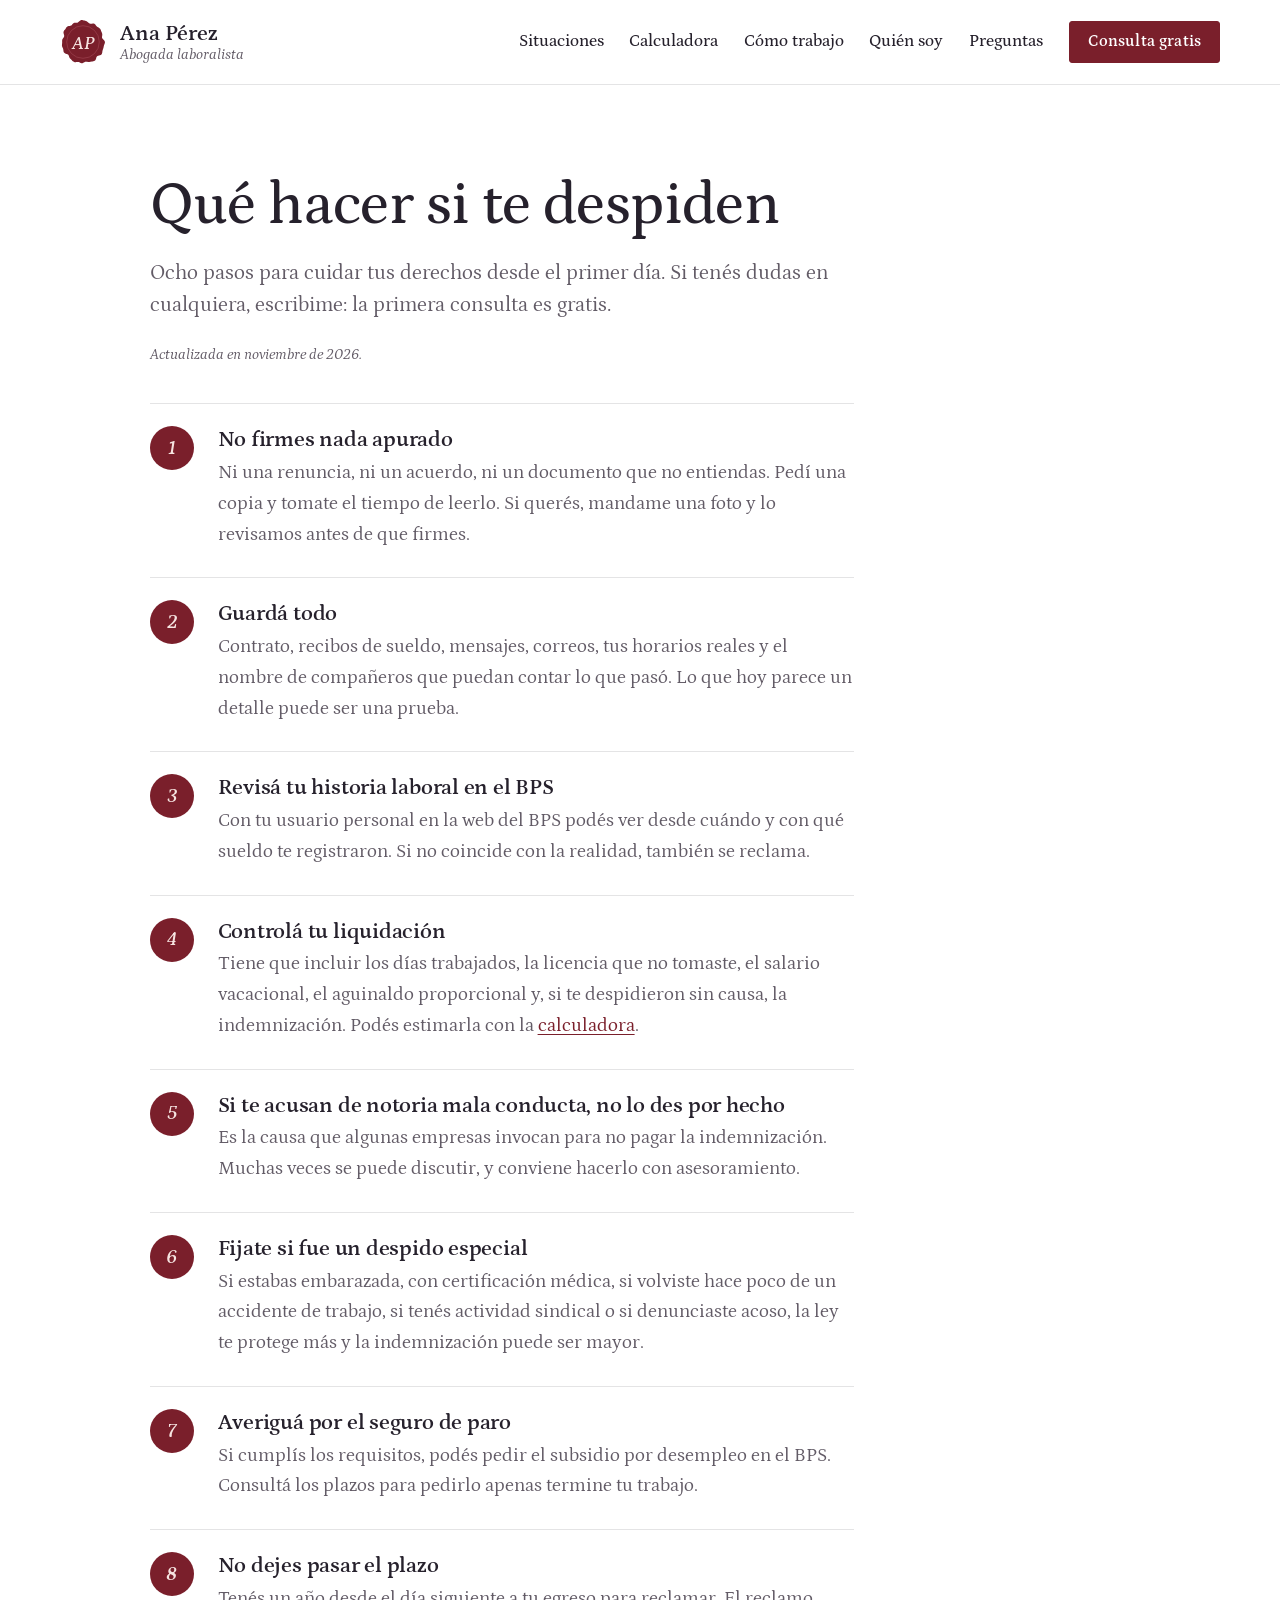
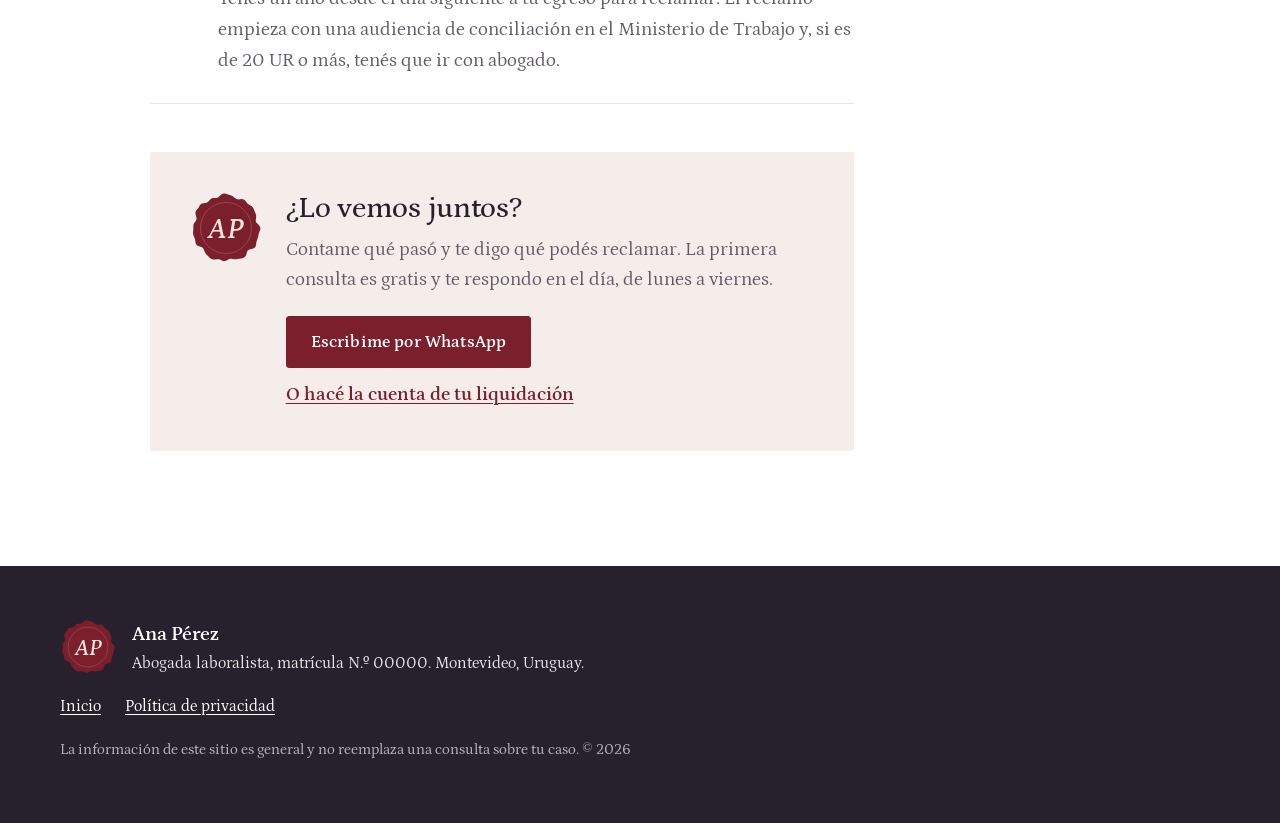
==== commit fc4a8d7b: "Rediseñar la identidad con el concepto "Lacre" - Sello de lacre con iniciales y, en el aro, nombre y" ====
--- a/guia-despido.html
+++ b/guia-despido.html
@@ -3,26 +3,53 @@
 <head>
   <meta charset="utf-8">
   <meta name="viewport" content="width=device-width, initial-scale=1">
-  <title>Qué hacer si te despiden en Uruguay | Nombre Apellido, abogada laboralista</title>
+  <title>Qué hacer si te despiden en Uruguay | Ana Pérez, abogada laboralista</title>
   <meta name="description" content="Ocho pasos para cuidar tus derechos si te despiden: qué no firmar, qué guardar, cómo revisar tu liquidación y qué plazos tenés para reclamar.">
   <meta property="og:type" content="article">
   <meta property="og:locale" content="es_UY">
   <meta property="og:title" content="Qué hacer si te despiden en Uruguay">
   <meta property="og:description" content="Ocho pasos para cuidar tus derechos desde el primer día.">
-  <meta name="theme-color" content="#f6f3ee">
+  <meta name="theme-color" content="#ffffff">
   <link rel="icon" href="favicon.svg" type="image/svg+xml">
-  <link rel="preload" href="fonts/faustina-latin-wght-normal.woff2" as="font" type="font/woff2" crossorigin>
-  <link rel="preload" href="fonts/source-sans-3-latin-wght-normal.woff2" as="font" type="font/woff2" crossorigin>
+  <link rel="preload" href="fonts/petrona-latin-wght-normal.woff2" as="font" type="font/woff2" crossorigin>
+  <link rel="preload" href="fonts/petrona-latin-wght-italic.woff2" as="font" type="font/woff2" crossorigin>
   <link rel="stylesheet" href="styles.css">
 </head>
 <body>
+  <!-- SELLO: forma de cera, monograma y aro con la matrícula. Para cambiar el nombre,
+       las iniciales o la matrícula, editar los dos <text> de #sello y el de #sello-simple. -->
+  <svg class="sr" width="0" height="0" aria-hidden="true" focusable="false">
+    <defs>
+      <path id="sello-aro" d="M110 110 m-64 0 a64 64 0 1 1 128 0 a64 64 0 1 1 -128 0"/>
+      <symbol id="cera" viewBox="0 0 220 220">
+        <path d="M214.9 110.0 L214.8 113.7 L213.8 117.3 L212.4 120.8 L211.0 124.2 L209.9 127.6 L209.1 131.1 L208.5 134.6 L207.8 138.0 L206.8 141.4 L205.6 144.8 L204.3 148.1 L203.3 151.5 L202.6 155.2 L202.2 159.0 L201.6 162.9 L200.4 166.5 L198.3 169.6 L195.1 171.9 L191.1 173.4 L186.8 174.4 L182.6 175.4 L179.1 176.7 L176.5 178.9 L174.8 181.9 L173.5 185.7 L172.4 189.9 L170.9 193.9 L168.9 197.3 L166.1 199.7 L162.7 201.3 L159.1 202.3 L155.4 203.0 L151.7 203.6 L148.1 204.3 L144.6 205.0 L141.0 205.5 L137.4 205.6 L133.7 205.2 L130.1 204.6 L126.6 204.1 L123.2 204.2 L120.0 205.0 L116.7 206.5 L113.4 208.4 L110.0 210.2 L106.5 211.2 L102.9 211.3 L99.5 210.3 L96.1 208.7 L92.9 207.0 L89.7 205.7 L86.3 205.2 L82.7 205.3 L78.8 205.9 L74.9 206.4 L71.1 206.3 L67.5 205.5 L64.2 203.8 L61.3 201.6 L58.6 199.1 L55.9 196.5 L53.3 194.1 L50.7 191.6 L48.3 189.0 L46.3 186.0 L44.6 182.6 L43.3 179.0 L42.1 175.6 L40.5 172.5 L38.3 170.2 L35.3 168.4 L31.5 167.0 L27.4 165.7 L23.5 164.0 L20.4 161.8 L18.2 158.8 L16.9 155.4 L16.4 151.7 L16.0 148.0 L15.4 144.4 L14.4 141.1 L12.9 137.8 L11.4 134.6 L10.2 131.2 L9.4 127.7 L9.3 124.2 L9.6 120.6 L10.0 117.0 L10.3 113.5 L10.3 110.0 L10.2 106.5 L10.3 103.0 L10.8 99.6 L12.1 96.2 L14.1 93.1 L16.3 90.1 L18.4 87.2 L19.7 84.1 L20.1 80.8 L19.5 77.1 L18.3 73.0 L17.1 68.7 L16.6 64.4 L17.0 60.5 L18.4 57.1 L20.6 54.1 L23.1 51.4 L25.5 48.6 L27.5 45.5 L29.2 42.2 L31.2 39.1 L33.9 36.6 L37.5 34.9 L41.6 34.0 L45.8 33.5 L49.7 32.8 L53.0 31.5 L55.7 29.5 L58.1 26.9 L60.4 24.1 L63.0 21.5 L65.9 19.6 L69.3 18.5 L72.9 18.2 L76.6 18.2 L80.2 18.1 L83.4 17.4 L86.5 15.8 L89.5 13.3 L92.5 10.5 L95.6 7.8 L99.1 5.9 L102.6 4.9 L106.3 4.8 L110.0 5.5 L113.6 6.6 L117.2 7.7 L120.6 8.8 L124.1 9.9 L127.4 11.3 L130.6 13.0 L133.6 15.2 L136.5 17.7 L139.3 20.0 L142.1 21.7 L145.3 22.5 L148.9 22.6 L152.8 22.2 L156.9 21.7 L160.9 21.9 L164.4 22.9 L167.4 24.9 L169.8 27.7 L171.9 30.7 L174.0 33.7 L176.5 36.2 L179.3 38.2 L182.5 40.0 L185.8 41.7 L188.9 43.8 L191.5 46.4 L193.5 49.4 L195.0 52.7 L196.3 56.1 L197.6 59.4 L198.9 62.7 L200.3 65.9 L201.5 69.3 L202.2 72.8 L202.2 76.4 L201.7 80.2 L201.1 83.9 L200.8 87.4 L201.4 90.6 L203.0 93.6 L205.6 96.6 L208.7 99.6 L211.7 102.9 L213.9 106.4Z" fill="#7a1f2b"/>
+      </symbol>
+      <symbol id="sello" viewBox="0 0 220 220">
+        <path d="M214.9 110.0 L214.8 113.7 L213.8 117.3 L212.4 120.8 L211.0 124.2 L209.9 127.6 L209.1 131.1 L208.5 134.6 L207.8 138.0 L206.8 141.4 L205.6 144.8 L204.3 148.1 L203.3 151.5 L202.6 155.2 L202.2 159.0 L201.6 162.9 L200.4 166.5 L198.3 169.6 L195.1 171.9 L191.1 173.4 L186.8 174.4 L182.6 175.4 L179.1 176.7 L176.5 178.9 L174.8 181.9 L173.5 185.7 L172.4 189.9 L170.9 193.9 L168.9 197.3 L166.1 199.7 L162.7 201.3 L159.1 202.3 L155.4 203.0 L151.7 203.6 L148.1 204.3 L144.6 205.0 L141.0 205.5 L137.4 205.6 L133.7 205.2 L130.1 204.6 L126.6 204.1 L123.2 204.2 L120.0 205.0 L116.7 206.5 L113.4 208.4 L110.0 210.2 L106.5 211.2 L102.9 211.3 L99.5 210.3 L96.1 208.7 L92.9 207.0 L89.7 205.7 L86.3 205.2 L82.7 205.3 L78.8 205.9 L74.9 206.4 L71.1 206.3 L67.5 205.5 L64.2 203.8 L61.3 201.6 L58.6 199.1 L55.9 196.5 L53.3 194.1 L50.7 191.6 L48.3 189.0 L46.3 186.0 L44.6 182.6 L43.3 179.0 L42.1 175.6 L40.5 172.5 L38.3 170.2 L35.3 168.4 L31.5 167.0 L27.4 165.7 L23.5 164.0 L20.4 161.8 L18.2 158.8 L16.9 155.4 L16.4 151.7 L16.0 148.0 L15.4 144.4 L14.4 141.1 L12.9 137.8 L11.4 134.6 L10.2 131.2 L9.4 127.7 L9.3 124.2 L9.6 120.6 L10.0 117.0 L10.3 113.5 L10.3 110.0 L10.2 106.5 L10.3 103.0 L10.8 99.6 L12.1 96.2 L14.1 93.1 L16.3 90.1 L18.4 87.2 L19.7 84.1 L20.1 80.8 L19.5 77.1 L18.3 73.0 L17.1 68.7 L16.6 64.4 L17.0 60.5 L18.4 57.1 L20.6 54.1 L23.1 51.4 L25.5 48.6 L27.5 45.5 L29.2 42.2 L31.2 39.1 L33.9 36.6 L37.5 34.9 L41.6 34.0 L45.8 33.5 L49.7 32.8 L53.0 31.5 L55.7 29.5 L58.1 26.9 L60.4 24.1 L63.0 21.5 L65.9 19.6 L69.3 18.5 L72.9 18.2 L76.6 18.2 L80.2 18.1 L83.4 17.4 L86.5 15.8 L89.5 13.3 L92.5 10.5 L95.6 7.8 L99.1 5.9 L102.6 4.9 L106.3 4.8 L110.0 5.5 L113.6 6.6 L117.2 7.7 L120.6 8.8 L124.1 9.9 L127.4 11.3 L130.6 13.0 L133.6 15.2 L136.5 17.7 L139.3 20.0 L142.1 21.7 L145.3 22.5 L148.9 22.6 L152.8 22.2 L156.9 21.7 L160.9 21.9 L164.4 22.9 L167.4 24.9 L169.8 27.7 L171.9 30.7 L174.0 33.7 L176.5 36.2 L179.3 38.2 L182.5 40.0 L185.8 41.7 L188.9 43.8 L191.5 46.4 L193.5 49.4 L195.0 52.7 L196.3 56.1 L197.6 59.4 L198.9 62.7 L200.3 65.9 L201.5 69.3 L202.2 72.8 L202.2 76.4 L201.7 80.2 L201.1 83.9 L200.8 87.4 L201.4 90.6 L203.0 93.6 L205.6 96.6 L208.7 99.6 L211.7 102.9 L213.9 106.4Z" fill="#7a1f2b"/>
+        <circle cx="110" cy="110" r="82" fill="#6b1a25"/>
+        <circle cx="110" cy="110" r="76" fill="none" stroke="#a04553" stroke-width="1.1"/>
+        <circle cx="110" cy="110" r="51" fill="none" stroke="#a04553" stroke-width="1"/>
+        <text font-family="Petrona, Georgia, serif" font-weight="600" font-size="10.5" fill="#ecd0cd"><textPath href="#sello-aro" textLength="398" lengthAdjust="spacing">DRA. ANA PÉREZ • ABOGADA LABORALISTA • MAT. 00000 •</textPath></text>
+        <text x="110" y="127" text-anchor="middle" font-family="Petrona, Georgia, serif" font-style="italic" font-weight="560" font-size="50" fill="#f6e4e1">AP</text>
+      </symbol>
+      <symbol id="sello-simple" viewBox="0 0 220 220">
+        <path d="M214.9 110.0 L214.8 113.7 L213.8 117.3 L212.4 120.8 L211.0 124.2 L209.9 127.6 L209.1 131.1 L208.5 134.6 L207.8 138.0 L206.8 141.4 L205.6 144.8 L204.3 148.1 L203.3 151.5 L202.6 155.2 L202.2 159.0 L201.6 162.9 L200.4 166.5 L198.3 169.6 L195.1 171.9 L191.1 173.4 L186.8 174.4 L182.6 175.4 L179.1 176.7 L176.5 178.9 L174.8 181.9 L173.5 185.7 L172.4 189.9 L170.9 193.9 L168.9 197.3 L166.1 199.7 L162.7 201.3 L159.1 202.3 L155.4 203.0 L151.7 203.6 L148.1 204.3 L144.6 205.0 L141.0 205.5 L137.4 205.6 L133.7 205.2 L130.1 204.6 L126.6 204.1 L123.2 204.2 L120.0 205.0 L116.7 206.5 L113.4 208.4 L110.0 210.2 L106.5 211.2 L102.9 211.3 L99.5 210.3 L96.1 208.7 L92.9 207.0 L89.7 205.7 L86.3 205.2 L82.7 205.3 L78.8 205.9 L74.9 206.4 L71.1 206.3 L67.5 205.5 L64.2 203.8 L61.3 201.6 L58.6 199.1 L55.9 196.5 L53.3 194.1 L50.7 191.6 L48.3 189.0 L46.3 186.0 L44.6 182.6 L43.3 179.0 L42.1 175.6 L40.5 172.5 L38.3 170.2 L35.3 168.4 L31.5 167.0 L27.4 165.7 L23.5 164.0 L20.4 161.8 L18.2 158.8 L16.9 155.4 L16.4 151.7 L16.0 148.0 L15.4 144.4 L14.4 141.1 L12.9 137.8 L11.4 134.6 L10.2 131.2 L9.4 127.7 L9.3 124.2 L9.6 120.6 L10.0 117.0 L10.3 113.5 L10.3 110.0 L10.2 106.5 L10.3 103.0 L10.8 99.6 L12.1 96.2 L14.1 93.1 L16.3 90.1 L18.4 87.2 L19.7 84.1 L20.1 80.8 L19.5 77.1 L18.3 73.0 L17.1 68.7 L16.6 64.4 L17.0 60.5 L18.4 57.1 L20.6 54.1 L23.1 51.4 L25.5 48.6 L27.5 45.5 L29.2 42.2 L31.2 39.1 L33.9 36.6 L37.5 34.9 L41.6 34.0 L45.8 33.5 L49.7 32.8 L53.0 31.5 L55.7 29.5 L58.1 26.9 L60.4 24.1 L63.0 21.5 L65.9 19.6 L69.3 18.5 L72.9 18.2 L76.6 18.2 L80.2 18.1 L83.4 17.4 L86.5 15.8 L89.5 13.3 L92.5 10.5 L95.6 7.8 L99.1 5.9 L102.6 4.9 L106.3 4.8 L110.0 5.5 L113.6 6.6 L117.2 7.7 L120.6 8.8 L124.1 9.9 L127.4 11.3 L130.6 13.0 L133.6 15.2 L136.5 17.7 L139.3 20.0 L142.1 21.7 L145.3 22.5 L148.9 22.6 L152.8 22.2 L156.9 21.7 L160.9 21.9 L164.4 22.9 L167.4 24.9 L169.8 27.7 L171.9 30.7 L174.0 33.7 L176.5 36.2 L179.3 38.2 L182.5 40.0 L185.8 41.7 L188.9 43.8 L191.5 46.4 L193.5 49.4 L195.0 52.7 L196.3 56.1 L197.6 59.4 L198.9 62.7 L200.3 65.9 L201.5 69.3 L202.2 72.8 L202.2 76.4 L201.7 80.2 L201.1 83.9 L200.8 87.4 L201.4 90.6 L203.0 93.6 L205.6 96.6 L208.7 99.6 L211.7 102.9 L213.9 106.4Z" fill="#7a1f2b"/>
+        <circle cx="110" cy="110" r="78" fill="none" stroke="#a04553" stroke-width="3"/>
+        <text x="110" y="142" text-anchor="middle" font-family="Petrona, Georgia, serif" font-style="italic" font-weight="560" font-size="92" fill="#f6e4e1">AP</text>
+      </symbol>
+    </defs>
+  </svg>
+
   <a class="saltar" href="#contenido">Saltar al contenido</a>
 
   <header class="cabecera">
     <div class="contenedor cabecera-fila">
       <a class="marca" href="./">
-        <span class="marca-nombre">Nombre Apellido</span>
-        <span class="marca-rol">Abogada laboralista</span>
+        <svg class="marca-sello" viewBox="0 0 220 220" aria-hidden="true"><use href="#sello-simple"/></svg>
+        <span class="marca-texto">
+          <span class="marca-nombre">Ana Pérez</span>
+          <span class="marca-rol">Abogada laboralista</span>
+        </span>
       </a>
       <button class="menu-boton" type="button" aria-expanded="false" aria-controls="menu">Menú</button>
       <nav id="menu" class="menu" aria-label="Secciones">
@@ -79,11 +106,14 @@
         </ol>
 
         <aside class="cierre" aria-labelledby="cierre-titulo">
-          <h2 id="cierre-titulo">¿Lo vemos juntos?</h2>
-          <p>Contame qué pasó y te digo qué podés reclamar. La primera consulta es gratis y te respondo en el día, de lunes a viernes.</p>
-          <div class="acciones">
-            <a class="boton js-wa" href="https://wa.me/59899000000" target="_blank" rel="noopener" data-texto="Hola, me despidieron y quiero hacer una consulta.">Escribime por WhatsApp</a>
-            <a class="boton boton-linea" href="./#calculadora">Hacé la cuenta</a>
+          <svg class="cierre-sello" viewBox="0 0 220 220" aria-hidden="true"><use href="#sello-simple"/></svg>
+          <div>
+            <h2 id="cierre-titulo">¿Lo vemos juntos?</h2>
+            <p>Contame qué pasó y te digo qué podés reclamar. La primera consulta es gratis y te respondo en el día, de lunes a viernes.</p>
+            <div class="acciones">
+              <a class="boton js-wa" href="https://wa.me/59899000000" target="_blank" rel="noopener" data-texto="Hola, me despidieron y quiero hacer una consulta.">Escribime por WhatsApp</a>
+              <a class="enlace-fuerte" href="./#calculadora">O hacé la cuenta de tu liquidación</a>
+            </div>
           </div>
         </aside>
       </div>
@@ -92,7 +122,10 @@
 
   <footer class="pie">
     <div class="contenedor pie-grilla">
-      <p class="pie-marca"><strong>Nombre Apellido</strong><br>Abogada laboralista, matrícula N.º&nbsp;00000. Montevideo, Uruguay.</p>
+      <div class="pie-marca">
+        <svg class="pie-sello" viewBox="0 0 220 220" aria-hidden="true"><use href="#sello-simple"/></svg>
+        <p><strong>Ana Pérez</strong><br>Abogada laboralista, matrícula N.º&nbsp;00000. Montevideo, Uruguay.</p>
+      </div>
       <ul class="pie-enlaces">
         <li><a href="./">Inicio</a></li>
         <li><a href="privacidad.html">Política de privacidad</a></li>
@@ -103,7 +136,7 @@
 
   <a class="wa-flotante js-wa" href="https://wa.me/59899000000" target="_blank" rel="noopener" data-texto="Hola, quiero hacer una consulta laboral.">
     <span class="wa-icono" aria-hidden="true"><svg viewBox="0 0 24 24"><path d="M12 2a10 10 0 0 0-8.6 15.1L2 22l5-1.3A10 10 0 1 0 12 2zm0 18.2a8.2 8.2 0 0 1-4.2-1.1l-.3-.2-3 .8.8-2.9-.2-.3A8.2 8.2 0 1 1 12 20.2zm4.5-6.1c-.2-.1-1.5-.7-1.7-.8s-.4-.1-.6.1-.7.8-.8 1-.3.2-.5.1a6.7 6.7 0 0 1-2-1.2 7.4 7.4 0 0 1-1.4-1.7c-.1-.3 0-.4.1-.5l.4-.4.2-.4v-.4l-.8-1.9c-.2-.5-.4-.4-.6-.4h-.5a1 1 0 0 0-.7.3 3 3 0 0 0-.9 2.2 5.1 5.1 0 0 0 1.1 2.7 11.6 11.6 0 0 0 4.4 3.9c1.6.7 2.3.8 3.1.6a2.6 2.6 0 0 0 1.7-1.2 2.1 2.1 0 0 0 .2-1.2c-.1-.1-.3-.2-.5-.3z"/></svg></span>
-    <span class="wa-textos"><strong>WhatsApp con Nombre</strong><span>Respondo en el día</span></span>
+    <span class="wa-textos"><strong>WhatsApp con Ana</strong><span>Respondo en el día</span></span>
   </a>
 
   <script src="script.js" defer></script>
--- a/styles.css
+++ b/styles.css
@@ -1,54 +1,46 @@
 /* =========================================================
-   Tipografías servidas desde el sitio (licencia OFL)
-   Faustina (Omnibus-Type) para títulos, Source Sans 3 para texto.
+   Identidad "Lacre"
+   El sello de lacre cierra una carta personal: confidencialidad,
+   compromiso y firma propia. El sitio es la papelería de la abogada:
+   su carta, sus hojas y su sello.
+
+   Tipografía: Petrona (Ringo Seeber), en todo el sitio. La cursiva
+   hace de firma y de lo que escribe quien completa los campos.
    ========================================================= */
 @font-face {
-  font-family: "Faustina";
-  src: url("fonts/faustina-latin-wght-normal.woff2") format("woff2");
-  font-weight: 300 800;
+  font-family: "Petrona";
+  src: url("fonts/petrona-latin-wght-normal.woff2") format("woff2");
+  font-weight: 100 900;
   font-style: normal;
   font-display: swap;
 }
 @font-face {
-  font-family: "Source Sans 3";
-  src: url("fonts/source-sans-3-latin-wght-normal.woff2") format("woff2");
-  font-weight: 200 900;
-  font-style: normal;
+  font-family: "Petrona";
+  src: url("fonts/petrona-latin-wght-italic.woff2") format("woff2");
+  font-weight: 100 900;
+  font-style: italic;
   font-display: swap;
 }
 
-/* =========================================================
-   Tokens
-   Petróleo: confianza y calma. Lino: calidez.
-   Miel: un acento mínimo, solo en los números de los pasos.
-   ========================================================= */
 :root {
-  --fondo: #ffffff;
-  --lino: #f6f3ee;
-  --tinta: #1e2b31;
-  --pizarra: #55646b;
-  --petroleo: #1f5468;
-  --petroleo-oscuro: #163f4f;
-  --petroleo-claro: #e6eff1;
-  --petroleo-borde: #c3d6dc;
-  --miel: #a8742f;
-  --linea: #e3ded6;
-  --borde-campo: #d6cfc4;
-  --noche: #15323d;
+  --papel: #ffffff;
+  --secante: #f5edea;      /* papel secante: fondos alternos */
+  --lacre: #7a1f2b;        /* el sello, las acciones, las cifras clave */
+  --lacre-oscuro: #5e1621;
+  --lacre-claro: #f3e1de;
+  --lacre-suave: #c0606b;  /* solo para el aviso de una cifra que cambió */
+  --tinta: #26212c;
+  --tinta-suave: #625b66;
+  --renglon: #c9b8b3;      /* líneas para escribir y separar */
+  --division: rgba(38, 33, 44, 0.12);
   --wa: #25d366;
-  --error: #8c1d18;
-
-  --sombra: 0 1px 2px rgba(21, 50, 61, 0.06), 0 12px 32px rgba(21, 50, 61, 0.08);
-  --anillo: 0 0 0 3px rgba(31, 84, 104, 0.18);
-  --radio-grande: 16px;
-  --radio: 10px;
-  --radio-chico: 6px;
-
-  --serif: "Faustina", Georgia, "Times New Roman", serif;
-  --sans: "Source Sans 3", "Segoe UI", system-ui, -apple-system, sans-serif;
+  --error: #8f1d22;
+
+  --sombra-papel: 0 1px 1px rgba(38, 33, 44, 0.05), 0 10px 28px rgba(38, 33, 44, 0.07);
+  --fuente: "Petrona", Georgia, "Times New Roman", serif;
   --ancho: 1160px;
   --margen: clamp(16px, 4vw, 48px);
-  --separacion: clamp(64px, 8vw, 112px);
+  --separacion: clamp(72px, 9vw, 128px);
 }
 
 *, *::before, *::after { box-sizing: border-box; }
@@ -62,38 +54,33 @@
 
 body {
   margin: 0;
-  background: var(--fondo);
+  background: var(--papel);
   color: var(--tinta);
-  font-family: var(--sans);
-  font-size: 1.125rem;
-  line-height: 1.65;
+  font-family: var(--fuente);
+  font-size: 1.1875rem;
+  font-weight: 400;
+  line-height: 1.62;
   -webkit-font-smoothing: antialiased;
   text-rendering: optimizeLegibility;
 }
 
 img { max-width: 100%; display: block; }
-::selection { background: var(--petroleo-claro); color: var(--tinta); }
-
-h1, h2, h3 {
-  margin: 0;
-  color: var(--tinta);
-  font-family: var(--serif);
-  font-weight: 500;
-  letter-spacing: -0.005em;
-}
-h1 { font-size: clamp(2.375rem, 1.5rem + 2.8vw, 3.75rem); line-height: 1.08; }
-h2 { font-size: clamp(1.875rem, 1.35rem + 1.7vw, 2.75rem); line-height: 1.15; }
-h3 { font-size: clamp(1.25rem, 1.15rem + 0.4vw, 1.5rem); font-weight: 600; line-height: 1.25; }
-p { margin: 0 0 1em; max-width: 64ch; }
+::selection { background: var(--lacre-claro); color: var(--tinta); }
+
+h1, h2, h3 { margin: 0; color: var(--tinta); font-weight: 500; letter-spacing: -0.01em; }
+h1 { font-size: clamp(2.5rem, 1.5rem + 3.4vw, 4.375rem); line-height: 1.04; }
+h2 { font-size: clamp(2rem, 1.45rem + 1.9vw, 3rem); line-height: 1.08; }
+h3 { font-size: 1.5rem; font-weight: 600; line-height: 1.2; letter-spacing: 0; }
+p { margin: 0 0 1em; max-width: 62ch; }
 
 a {
-  color: var(--petroleo);
+  color: var(--lacre);
   text-decoration-thickness: 1px;
-  text-underline-offset: 0.2em;
-}
-a:hover { color: var(--petroleo-oscuro); text-decoration-thickness: 2px; }
-
-:focus-visible { outline: 2px solid var(--petroleo); outline-offset: 3px; border-radius: 4px; }
+  text-underline-offset: 0.18em;
+}
+a:hover { color: var(--lacre-oscuro); text-decoration-thickness: 2px; }
+
+:focus-visible { outline: 2px solid var(--lacre); outline-offset: 3px; }
 
 .sr {
   position: absolute !important;
@@ -110,8 +97,7 @@
   left: 16px; top: -60px;
   z-index: 100;
   padding: 10px 16px;
-  border-radius: var(--radio-chico);
-  background: var(--petroleo);
+  background: var(--lacre);
   color: #fff;
 }
 .saltar:focus { top: 12px; color: #fff; }
@@ -127,278 +113,218 @@
   align-items: center;
   justify-content: center;
   gap: 10px;
-  min-height: 50px;
-  padding: 0 22px;
-  border: 1.5px solid var(--petroleo);
-  border-radius: var(--radio);
-  background: var(--petroleo);
+  min-height: 52px;
+  padding: 0 24px;
+  border: 1.5px solid var(--lacre);
+  border-radius: 3px;
+  background: var(--lacre);
   color: #fff;
-  font: 600 1.0625rem/1.2 var(--sans);
+  font: 600 1.0625rem/1.2 var(--fuente);
+  letter-spacing: 0.01em;
   text-align: center;
   text-decoration: none;
   cursor: pointer;
-  transition: background-color 0.2s, border-color 0.2s, color 0.2s;
-}
-.boton:hover { background: var(--petroleo-oscuro); border-color: var(--petroleo-oscuro); color: #fff; text-decoration: none; }
-.boton-linea { background: transparent; color: var(--petroleo); }
-.boton-linea:hover { background: var(--petroleo-claro); border-color: var(--petroleo); color: var(--petroleo-oscuro); }
-.boton-chico { min-height: 42px; padding: 0 16px; font-size: 1rem; }
+  transition: background-color 0.2s, border-color 0.2s;
+}
+.boton:hover { background: var(--lacre-oscuro); border-color: var(--lacre-oscuro); color: #fff; text-decoration: none; }
+.boton-linea { background: transparent; color: var(--lacre); }
+.boton-linea:hover { background: var(--lacre-claro); border-color: var(--lacre); color: var(--lacre-oscuro); }
+.boton-chico { min-height: 42px; padding: 0 18px; font-size: 1rem; }
 .icono-wa { width: 20px; height: 20px; flex: none; fill: currentColor; }
 .enlace-fuerte { font-weight: 600; }
 
 /* ---------- Cabecera ---------- */
-.cabecera { position: relative; background: var(--lino); border-bottom: 1px solid var(--linea); }
+.cabecera { position: relative; border-bottom: 1px solid var(--division); background: var(--papel); }
 .cabecera-fila {
   display: flex;
   align-items: center;
   justify-content: space-between;
   gap: 24px;
-  min-height: 80px;
-}
-.marca {
-  display: flex;
-  flex-direction: column;
-  color: var(--tinta);
-  line-height: 1.2;
-  text-decoration: none;
-}
-.marca:hover { color: var(--tinta); }
-.marca-nombre { font-family: var(--serif); font-size: 1.375rem; font-weight: 600; }
-.marca-rol { color: var(--pizarra); font-size: 0.9375rem; }
+  min-height: 84px;
+}
+.marca { display: flex; align-items: center; gap: 14px; color: var(--tinta); text-decoration: none; }
+.marca:hover { color: var(--tinta); text-decoration: none; }
+.marca-sello { flex: none; width: 46px; height: 46px; }
+.marca-texto { display: flex; flex-direction: column; line-height: 1.15; }
+.marca-nombre { font-size: 1.375rem; font-weight: 600; }
+.marca-rol { color: var(--tinta-suave); font-size: 0.9375rem; font-style: italic; }
 
 .menu { display: flex; align-items: center; gap: clamp(16px, 2vw, 28px); }
 .menu a:not(.boton) {
   padding: 6px 0;
-  border-bottom: 2px solid transparent;
   color: var(--tinta);
-  font-size: 1rem;
+  font-size: 1.0625rem;
   font-weight: 500;
   text-decoration: none;
   white-space: nowrap;
 }
-.menu a:not(.boton):hover { border-bottom-color: var(--petroleo-borde); color: var(--petroleo); }
+.menu a:not(.boton):hover { color: var(--lacre); text-decoration: underline; }
 .menu .boton { white-space: nowrap; }
 
 .menu-boton {
   display: none;
   min-height: 44px;
   padding: 0 16px;
-  border: 1.5px solid var(--petroleo-borde);
-  border-radius: var(--radio);
-  background: var(--fondo);
+  border: 1.5px solid var(--renglon);
+  border-radius: 3px;
+  background: var(--papel);
   color: var(--tinta);
-  font: 600 1rem var(--sans);
+  font: 600 1rem var(--fuente);
   cursor: pointer;
 }
 
-/* ---------- Espacios para completar ---------- */
+/* ---------- Espacios para completar: se escribe sobre un renglón ---------- */
 .blanco {
-  margin: 0;
-  padding: 0.08em 0.38em;
+  margin: 0 0.04em;
+  padding: 0 0.12em;
   min-width: 0;
-  border: 1px solid var(--petroleo-borde);
-  border-radius: var(--radio-chico);
-  background-color: var(--petroleo-claro);
-  color: var(--petroleo);
+  border: 0;
+  border-bottom: 1.5px solid var(--renglon);
+  border-radius: 0;
+  background-color: transparent;
+  color: var(--lacre);
   font: inherit;
-  font-variant-numeric: lining-nums tabular-nums;
-  line-height: 1.3;
+  font-style: italic;
+  font-variant-numeric: lining-nums;
+  line-height: 1.25;
   -webkit-appearance: none;
   appearance: none;
-  transition: border-color 0.15s, box-shadow 0.15s, background-color 0.15s;
-}
-.blanco:hover { border-color: var(--petroleo); }
-.blanco:focus { outline: none; border-color: var(--petroleo); background-color: #fff; box-shadow: var(--anillo); }
+  transition: border-color 0.15s, background-color 0.15s;
+}
+.blanco:hover { border-bottom-color: var(--lacre); }
+.blanco:focus { outline: none; border-bottom-color: var(--lacre); background-color: var(--lacre-claro); }
 select.blanco {
-  padding-right: 1.5em;
-  background-image: url("data:image/svg+xml,%3Csvg xmlns='http://www.w3.org/2000/svg' viewBox='0 0 12 8'%3E%3Cpath d='M1 1.5l5 5 5-5' fill='none' stroke='%231f5468' stroke-width='1.6'/%3E%3C/svg%3E");
+  padding-right: 1.2em;
+  background-image: url("data:image/svg+xml,%3Csvg xmlns='http://www.w3.org/2000/svg' viewBox='0 0 12 8'%3E%3Cpath d='M1 1.5l5 5 5-5' fill='none' stroke='%237a1f2b' stroke-width='1.6'/%3E%3C/svg%3E");
   background-repeat: no-repeat;
-  background-position: right 0.45em center;
-  background-size: 0.6em auto;
+  background-position: right 0.1em center;
+  background-size: 0.55em auto;
   cursor: pointer;
 }
 .junto { white-space: nowrap; }
 
-/* ---------- Portada ---------- */
-.portada { padding: clamp(48px, 7vw, 96px) 0 clamp(40px, 5vw, 64px); background: var(--lino); }
-.portada-grilla {
-  display: grid;
-  grid-template-columns: minmax(0, 6fr) minmax(0, 5fr);
-  gap: clamp(40px, 6vw, 88px);
-  align-items: center;
-}
-.portada-texto h1 { max-width: 15ch; margin-bottom: 24px; }
-.portada-bajada {
-  max-width: 40ch;
-  margin-bottom: 32px;
-  color: var(--pizarra);
-  font-size: clamp(1.125rem, 1.05rem + 0.3vw, 1.3125rem);
-}
-.portada-acciones { display: flex; flex-wrap: wrap; gap: 12px; margin-bottom: 36px; }
-
-.firma { display: flex; align-items: center; gap: 16px; max-width: 46ch; }
-.firma p { margin: 0; color: var(--pizarra); font-size: 1rem; line-height: 1.5; }
-.firma strong { color: var(--tinta); font-weight: 600; }
-.avatar {
-  display: grid;
-  place-items: center;
-  flex: none;
-  width: 56px;
-  height: 56px;
-  border: 2px solid #fff;
-  border-radius: 50%;
-  background: var(--petroleo-claro);
-  box-shadow: 0 0 0 1px var(--linea);
-  color: var(--petroleo);
-  font: 600 1.125rem var(--serif);
-  object-fit: cover;
-}
-
-.cuenta {
-  padding: clamp(24px, 3vw, 40px);
-  border-radius: var(--radio-grande);
-  background: var(--fondo);
-  box-shadow: var(--sombra);
-}
-.cuenta-titulo { margin-bottom: 14px; font-size: 1.375rem; font-weight: 600; }
-.frase-texto {
-  max-width: none;
-  margin: 0;
-  color: var(--tinta);
-  font-family: var(--serif);
-  font-size: clamp(1.375rem, 1.2rem + 0.7vw, 1.75rem);
-  line-height: 1.65;
-}
-.frase-texto .blanco { text-align: center; }
-.frase-ayuda { margin: 10px 0 0; color: var(--pizarra); font-size: 0.9375rem; }
-
-.respuesta { margin-top: 24px; padding-top: 20px; border-top: 1px solid var(--linea); }
-.respuesta-intro { margin: 0 0 4px; color: var(--pizarra); font-size: 1rem; }
-.respuesta-monto {
-  margin: 0 0 10px;
-  color: var(--petroleo);
-  font-family: var(--serif);
-  font-size: clamp(2.5rem, 2rem + 1.6vw, 3.25rem);
-  font-variant-numeric: lining-nums tabular-nums;
-  font-weight: 600;
-  line-height: 1.1;
-  white-space: nowrap;
-}
-.respuesta-detalle { margin-bottom: 12px; color: var(--pizarra); font-size: 0.9375rem; line-height: 1.5; }
-
-/* Cuando una cifra cambia, se tiñe un instante para que se note qué se actualizó. */
-.cambio { animation: aviso 0.8s ease-out; }
-@keyframes aviso { from { color: var(--miel); } to { color: var(--petroleo); } }
-
-.otras {
-  display: flex;
-  flex-wrap: wrap;
-  align-items: baseline;
-  gap: 8px 28px;
-  margin-top: clamp(40px, 5vw, 64px);
-  padding-top: 20px;
-  border-top: 1px solid var(--linea);
-}
-.otras-titulo { margin: 0; font-weight: 600; }
-.otras ul { display: flex; flex-wrap: wrap; gap: 8px 24px; margin: 0; padding: 0; list-style: none; }
-.otras a { font-weight: 500; }
+/* ---------- Portada: la carta ---------- */
+.carta {
+  padding: clamp(40px, 6vw, 80px) 0 clamp(72px, 9vw, 120px);
+  /* El sello entra girado y más grande: que eso nunca genere desplazamiento horizontal. */
+  overflow-x: hidden;
+  overflow-x: clip;
+}
+.carta-hoja { position: relative; max-width: 800px; margin-left: clamp(0px, 7vw, 112px); }
+.carta-fecha { margin-bottom: 22px; color: var(--tinta-suave); font-style: italic; }
+.carta h1 { margin-bottom: 26px; font-size: clamp(2.5rem, 1.45rem + 3.1vw, 4.125rem); }
+.carta-cuerpo { max-width: 34em; font-size: clamp(1.25rem, 1.12rem + 0.45vw, 1.4375rem); line-height: 1.6; }
+
+.carta-firma { position: relative; margin-top: 40px; padding-right: 240px; }
+.firma { margin: 0; color: var(--tinta); font-size: clamp(2.25rem, 1.8rem + 1.6vw, 3rem); font-style: italic; font-weight: 500; line-height: 1.05; }
+.aclaracion {
+  display: inline-block;
+  margin: 10px 0 0;
+  padding-top: 8px;
+  border-top: 1px solid var(--renglon);
+  color: var(--tinta-suave);
+  font-size: 1rem;
+}
+.carta-sello {
+  position: absolute;
+  top: -16px;
+  right: -24px;
+  width: 200px;
+  height: 200px;
+  filter: drop-shadow(0 6px 10px rgba(94, 22, 33, 0.18));
+  transform: rotate(-8deg);
+  animation: sellar 0.75s cubic-bezier(0.2, 0.8, 0.2, 1) 0.3s both;
+}
+@keyframes sellar {
+  from { opacity: 0; transform: rotate(-16deg) scale(1.22); }
+  65% { opacity: 1; transform: rotate(-6deg) scale(0.96); }
+  to { opacity: 1; transform: rotate(-8deg) scale(1); }
+}
+
+.posdata { margin: 40px 0 0; font-size: 1.125rem; }
+.posdata-marca { margin-right: 0.35em; color: var(--lacre); font-weight: 700; }
+.carta-acciones { display: flex; flex-wrap: wrap; align-items: center; gap: 14px 28px; margin-top: 32px; }
 
 /* ---------- Secciones ---------- */
 .seccion { padding: var(--separacion) 0; }
-.seccion-lino { background: var(--lino); }
-.seccion-intro { max-width: 58ch; margin-top: 16px; color: var(--pizarra); font-size: 1.1875rem; }
-
-.dos-columnas {
+.seccion-secante { background: var(--secante); }
+.encabezado { max-width: 44rem; margin-bottom: clamp(36px, 4vw, 56px); }
+.encabezado p { margin: 14px 0 0; color: var(--tinta-suave); font-size: 1.1875rem; }
+
+/* ---------- Situaciones: índice y hoja ---------- */
+.consultorio {
   display: grid;
   grid-template-columns: minmax(0, 4fr) minmax(0, 7fr);
-  gap: clamp(32px, 6vw, 96px);
+  gap: clamp(28px, 4vw, 64px);
   align-items: start;
 }
-.columna-intro { position: sticky; top: 32px; }
-.columna-intro > p { margin-top: 16px; color: var(--pizarra); }
-
-/* ---------- Desplegables (situaciones y preguntas) ---------- */
-.acordeon { border-top: 1px solid var(--linea); }
-.acordeon details { border-bottom: 1px solid var(--linea); scroll-margin-top: 24px; }
-.acordeon summary {
-  position: relative;
-  display: block;
-  padding: 22px 56px 22px 0;
-  list-style: none;
+.indice { margin: 0; padding: 0; border-top: 1px solid var(--renglon); list-style: none; }
+.indice li { border-bottom: 1px solid var(--renglon); }
+.indice a, .indice button {
+  display: flex;
+  align-items: center;
+  gap: 14px;
+  width: 100%;
+  padding: 16px 4px;
+  border: 0;
+  background: none;
+  color: var(--tinta);
+  font: 500 1.25rem/1.3 var(--fuente);
+  text-align: left;
+  text-decoration: none;
   cursor: pointer;
 }
-.acordeon summary::-webkit-details-marker { display: none; }
-.acordeon summary::after {
+.indice a::before, .indice button::before {
   content: "";
-  position: absolute;
-  top: 50%;
-  right: 10px;
-  width: 10px;
-  height: 10px;
-  margin-top: -8px;
-  border-right: 2px solid var(--petroleo);
-  border-bottom: 2px solid var(--petroleo);
-  transform: rotate(45deg);
-  transition: transform 0.2s, margin-top 0.2s;
-}
-.acordeon details[open] > summary::after { margin-top: -2px; transform: rotate(-135deg); }
-.resumen-titulo {
-  display: block;
-  color: var(--tinta);
-  font-family: var(--serif);
-  font-size: clamp(1.25rem, 1.15rem + 0.4vw, 1.5rem);
-  font-weight: 600;
-  line-height: 1.3;
-}
-.resumen-bajada { display: block; margin-top: 4px; color: var(--pizarra); font-size: 1rem; }
-.acordeon summary:hover .resumen-titulo { color: var(--petroleo); }
-.acordeon-compacto .resumen-titulo { font-family: var(--sans); font-size: 1.1875rem; }
-.acordeon-compacto summary { padding-block: 18px; }
-.acordeon details > p { max-width: 62ch; margin: 0; padding: 0 0 22px; color: var(--pizarra); }
-
-.situacion-cuerpo { max-width: 64ch; padding: 0 0 28px; }
-.consejo { padding: 14px 18px; border-radius: var(--radio); background: var(--petroleo-claro); }
+  flex: none;
+  width: 12px;
+  height: 12px;
+  border: 1.5px solid var(--renglon);
+  border-radius: 50%;
+  transition: background-color 0.2s, border-color 0.2s;
+}
+.indice a:hover, .indice button:hover { color: var(--lacre); }
+.indice [aria-selected="true"] { color: var(--lacre); }
+.indice [aria-selected="true"]::before { border-color: var(--lacre); background: var(--lacre); }
+
+.hoja {
+  padding: clamp(24px, 4vw, 48px);
+  border-radius: 2px;
+  background: var(--papel);
+  box-shadow: var(--sombra-papel);
+  scroll-margin-top: 24px;
+}
+.hoja + .hoja { margin-top: 24px; }
+.con-pestanas .hoja + .hoja { margin-top: 0; }
+.hoja h3 { margin-bottom: 18px; font-size: clamp(1.625rem, 1.3rem + 1vw, 2.125rem); font-weight: 500; }
+.nota { margin: 26px 0; padding: 2px 0 2px 18px; border-left: 2px solid var(--lacre); font-style: italic; }
+.nota-titulo { display: block; margin-bottom: 2px; color: var(--lacre); font-style: normal; font-weight: 700; }
 
 /* ---------- Calculadora ---------- */
+.frase { margin-bottom: clamp(36px, 4vw, 56px); }
+.frase-texto { max-width: 30em; margin: 0; font-size: clamp(1.625rem, 1.2rem + 1.5vw, 2.375rem); line-height: 1.55; }
+.frase-texto .blanco { font-weight: 500; text-align: center; }
+.frase-ayuda { margin: 12px 0 0; color: var(--tinta-suave); font-size: 1rem; }
+
 .calc {
   display: grid;
-  grid-template-columns: minmax(0, 6fr) minmax(0, 5fr);
+  grid-template-columns: minmax(0, 4fr) minmax(0, 6fr);
   gap: clamp(32px, 5vw, 72px);
   align-items: start;
-  margin-top: clamp(32px, 4vw, 48px);
-}
-.campo { min-width: 0; margin: 0 0 28px; padding: 0; border: 0; }
+}
+.calc-titulo { margin-bottom: 22px; font-size: 1.25rem; }
+.campo { min-width: 0; margin: 0 0 26px; padding: 0; border: 0; }
 .campo > label:not(.opcion), .campo > legend {
   display: block;
-  margin-bottom: 8px;
+  margin-bottom: 4px;
   padding: 0;
   font-size: 1rem;
   font-weight: 600;
 }
-.calc .blanco {
-  padding: 0.55em 0.75em;
-  border-color: var(--borde-campo);
-  border-radius: var(--radio);
-  background-color: var(--fondo);
-  color: var(--tinta);
-  font-size: 1.125rem;
-  font-weight: 500;
-}
-.calc .blanco:hover { border-color: var(--petroleo-borde); }
-.calc .blanco:focus { border-color: var(--petroleo); }
-.con-signo { display: flex; align-items: center; gap: 8px; color: var(--pizarra); font-size: 1.125rem; }
-#c-monto, #c-jornal { width: 11ch; }
-.blanco-numero { width: 5.5ch; text-align: center; }
-.en-linea {
-  display: flex;
-  flex-wrap: wrap;
-  align-items: center;
-  gap: 10px;
-  margin: 0;
-  color: var(--pizarra);
-  font-size: 1.0625rem;
-}
-.ayuda { margin: 8px 0 0; color: var(--pizarra); font-size: 0.9375rem; line-height: 1.5; }
+.calc .blanco { padding: 2px 2px; font-size: 1.3125rem; }
+.blanco-numero { width: 4ch; text-align: center; }
+.blanco-fecha { font-style: normal; }
+.ayuda { margin: 8px 0 0; color: var(--tinta-suave); font-size: 0.9375rem; line-height: 1.5; }
 
 .opcion {
   display: inline-flex;
@@ -406,30 +332,32 @@
   gap: 10px;
   min-height: 44px;
   margin-right: 28px;
-  font-size: 1.0625rem;
+  font-size: 1.125rem;
   cursor: pointer;
 }
-.opcion input { width: 20px; height: 20px; margin: 0; flex: none; accent-color: var(--petroleo); }
-.opcion-larga {
-  display: flex;
-  align-items: flex-start;
-  max-width: 56ch;
-  margin-right: 0;
-  color: var(--pizarra);
-  font-size: 1rem;
-  line-height: 1.5;
-}
-.opcion-larga input { margin-top: 2px; }
-
-.recibo {
+.opcion input { width: 20px; height: 20px; margin: 0; flex: none; accent-color: var(--lacre); }
+.opcion-larga { display: flex; align-items: flex-start; max-width: 46ch; margin-right: 0; color: var(--tinta-suave); font-size: 1rem; line-height: 1.5; }
+.opcion-larga input { margin-top: 3px; }
+
+.estimacion {
   position: sticky;
   top: 24px;
-  padding: clamp(24px, 3vw, 36px);
-  border-radius: var(--radio-grande);
-  background: var(--fondo);
-  box-shadow: var(--sombra);
-}
-.recibo h3 { margin-bottom: 8px; font-size: 1.375rem; }
+  padding: clamp(24px, 3.5vw, 44px);
+  border-radius: 2px;
+  background: var(--secante);
+}
+.membrete {
+  display: flex;
+  align-items: center;
+  gap: 16px;
+  margin-bottom: 6px;
+  padding-bottom: 18px;
+  border-bottom: 1px solid var(--division);
+}
+.membrete-sello { flex: none; width: 56px; height: 56px; }
+.membrete h3 { font-size: 1.375rem; }
+.membrete-fecha { margin: 2px 0 0; color: var(--tinta-suave); font-size: 0.9375rem; font-style: italic; }
+
 .recibo-filas { margin: 0; }
 .fila {
   display: flex;
@@ -437,47 +365,61 @@
   justify-content: space-between;
   gap: 16px;
   padding: 14px 0;
-  border-bottom: 1px solid var(--linea);
+  border-bottom: 1px solid var(--division);
 }
 .fila dt { font-weight: 600; }
-.fila dt span { display: block; margin-top: 2px; color: var(--pizarra); font-size: 0.9375rem; font-weight: 400; }
-.fila dd { margin: 0; font-size: 1.125rem; font-variant-numeric: tabular-nums; font-weight: 600; white-space: nowrap; }
+.fila dt span { display: block; margin-top: 2px; color: var(--tinta-suave); font-size: 0.9375rem; font-style: italic; font-weight: 400; }
+.fila dd { margin: 0; font-size: 1.1875rem; font-variant-numeric: lining-nums tabular-nums; font-weight: 600; white-space: nowrap; }
 .fila-total { padding-top: 18px; border-bottom: 0; }
-.fila-total dt { font-family: var(--serif); font-size: 1.25rem; }
-.fila-total dd {
-  color: var(--petroleo);
-  font-family: var(--serif);
-  font-size: clamp(1.75rem, 1.5rem + 0.8vw, 2.125rem);
-  font-variant-numeric: lining-nums tabular-nums;
-}
-.recibo-notas { margin: 12px 0 24px; padding-left: 1.1em; color: var(--pizarra); font-size: 0.9375rem; line-height: 1.5; }
+.fila-total dt { font-size: 1.25rem; }
+.fila-total dd { color: var(--lacre); font-size: clamp(1.875rem, 1.5rem + 1vw, 2.5rem); }
+.recibo-notas { margin: 10px 0 0; padding-left: 1.1em; color: var(--tinta-suave); font-size: 0.9375rem; line-height: 1.5; }
 .recibo-notas li + li { margin-top: 6px; }
 .recibo-notas .nota-fuerte { color: var(--tinta); font-weight: 600; }
 
-/* ---------- Cómo trabajo ---------- */
+.estimacion-pie {
+  display: flex;
+  flex-wrap: wrap;
+  align-items: flex-end;
+  justify-content: space-between;
+  gap: 20px;
+  margin-top: 24px;
+  padding-top: 20px;
+  border-top: 1px solid var(--division);
+}
+.estimacion-firma { max-width: 24ch; margin: 0; color: var(--tinta-suave); font-size: 0.9375rem; line-height: 1.4; }
+.firma-chica { display: block; margin-bottom: 4px; color: var(--tinta); font-size: 1.75rem; font-style: italic; font-weight: 500; line-height: 1.1; }
+
+/* Cuando una cifra cambia, se tiñe un instante para que se note qué se actualizó. */
+.cambio { animation: aviso 0.8s ease-out; }
+@keyframes aviso { from { color: var(--lacre-suave); } to { color: var(--lacre); } }
+
+/* ---------- Cómo trabajo: cada paso, un sello ---------- */
 .pasos {
+  position: relative;
   display: grid;
   grid-template-columns: repeat(4, minmax(0, 1fr));
-  gap: clamp(24px, 3vw, 40px);
-  margin: clamp(36px, 4vw, 56px) 0 0;
+  gap: clamp(24px, 3vw, 44px);
+  margin: 0;
   padding: 0;
   list-style: none;
   counter-reset: paso;
 }
-.pasos li { padding-top: 20px; border-top: 1px solid var(--linea); counter-increment: paso; }
-.pasos li::before {
-  content: counter(paso);
-  display: block;
-  margin-bottom: 14px;
-  color: var(--miel);
-  font-family: var(--serif);
-  font-size: 2.75rem;
-  font-variant-numeric: lining-nums;
-  font-weight: 500;
-  line-height: 1;
-}
-.pasos h3 { margin-bottom: 8px; font-size: 1.25rem; }
-.pasos p { margin: 0; color: var(--pizarra); font-size: 1.0625rem; }
+.pasos::before {
+  content: "";
+  position: absolute;
+  top: 30px;
+  left: 30px;
+  right: 30px;
+  height: 1.5px;
+  background: var(--renglon);
+}
+.pasos li { position: relative; counter-increment: paso; }
+.paso-sello { position: relative; display: grid; place-items: center; width: 60px; height: 60px; margin-bottom: 20px; }
+.paso-sello svg { position: absolute; inset: 0; width: 100%; height: 100%; }
+.paso-sello::after { content: counter(paso); position: relative; color: #f6e4e1; font-size: 1.5rem; font-style: italic; font-weight: 600; line-height: 1; }
+.pasos h3 { margin-bottom: 8px; font-size: 1.3125rem; }
+.pasos p { margin: 0; color: var(--tinta-suave); font-size: 1.0625rem; }
 
 /* ---------- Quién soy ---------- */
 .perfil {
@@ -486,67 +428,66 @@
   gap: clamp(32px, 6vw, 96px);
   align-items: start;
 }
-.perfil-foto {
-  display: grid;
-  place-items: center;
-  width: 100%;
-  aspect-ratio: 4 / 5;
-  border-radius: var(--radio-grande);
-  background: var(--petroleo-claro);
-  color: var(--petroleo);
-  font-family: var(--serif);
-  font-size: clamp(3rem, 2rem + 3vw, 4.5rem);
-  font-weight: 500;
-  object-fit: cover;
-}
-.perfil-rol { margin: 12px 0 24px; color: var(--pizarra); font-size: 1.25rem; line-height: 1.45; }
-.ficha { margin: 32px 0 0; border-top: 1px solid var(--linea); }
+.perfil-foto { width: 100%; margin-bottom: 32px; border-radius: 2px; object-fit: cover; }
+.sello-profesional {
+  display: inline-flex;
+  flex-direction: column;
+  align-items: center;
+  gap: 2px;
+  max-width: none;
+  margin: 14px 0 0 8px;
+  padding: 18px 30px 16px;
+  border: 2px solid var(--lacre);
+  outline: 1px solid var(--lacre);
+  outline-offset: 4px;
+  color: var(--lacre);
+  text-align: center;
+  transform: rotate(-3deg);
+}
+.sp-nombre { font-size: 1.5rem; font-weight: 700; line-height: 1.2; }
+.sp-rol { font-size: 1.125rem; font-style: italic; }
+.sp-matricula { font-size: 1rem; font-weight: 600; letter-spacing: 0.04em; }
+.perfil-nota { max-width: 26ch; margin-top: 30px; color: var(--tinta-suave); font-style: italic; }
+.perfil-rol { margin: 12px 0 24px; color: var(--tinta-suave); font-size: 1.25rem; font-style: italic; line-height: 1.45; }
+.ficha { margin: 32px 0 0; border-top: 1px solid var(--division); }
 .ficha > div {
   display: grid;
   grid-template-columns: minmax(0, 3fr) minmax(0, 7fr);
   gap: 20px;
   padding: 14px 0;
-  border-bottom: 1px solid var(--linea);
+  border-bottom: 1px solid var(--division);
 }
 .ficha dt { font-weight: 600; }
 .ficha dd { margin: 0; }
 
 /* ---------- Preguntas ---------- */
-.guia-destacada { margin-top: 28px; padding: 20px 22px; border-radius: var(--radio); background: var(--lino); }
-.guia-titulo { margin: 0 0 6px; font-family: var(--serif); font-size: 1.25rem; font-weight: 600; line-height: 1.3; }
-.guia-destacada p:last-child { margin: 0; color: var(--pizarra); font-size: 1rem; }
-
-/* ---------- Contacto ---------- */
+.preguntas { margin: 0; columns: 2; column-gap: clamp(32px, 5vw, 72px); }
+.pregunta { padding: 18px 0 24px; border-top: 1px solid var(--division); break-inside: avoid; }
+.pregunta dt { margin-bottom: 8px; font-size: 1.25rem; font-weight: 600; line-height: 1.3; }
+.pregunta dd { margin: 0; color: var(--tinta-suave); }
+
+/* ---------- Contacto: tu respuesta ---------- */
 .contacto-grilla {
   display: grid;
   grid-template-columns: minmax(0, 4fr) minmax(0, 7fr);
   gap: clamp(32px, 6vw, 88px);
   align-items: start;
 }
-.contacto-intro > p { margin-top: 16px; color: var(--pizarra); font-size: 1.1875rem; }
-.canales { margin: 32px 0 0; border-top: 1px solid var(--linea); }
-.canales > div { padding: 14px 0; border-bottom: 1px solid var(--linea); }
-.canales dt { color: var(--pizarra); font-size: 0.9375rem; }
+.contacto-intro > p { margin-top: 14px; color: var(--tinta-suave); font-size: 1.1875rem; }
+.canales { margin: 32px 0 0; border-top: 1px solid var(--division); }
+.canales > div { padding: 14px 0; border-bottom: 1px solid var(--division); }
+.canales dt { color: var(--tinta-suave); font-size: 0.9375rem; font-style: italic; }
 .canales dd { margin: 2px 0 0; font-weight: 600; overflow-wrap: anywhere; }
-.canal-grande { font-family: var(--serif); font-size: 1.625rem; font-weight: 600; text-decoration: none; }
-
-.tarjeta {
-  padding: clamp(24px, 4vw, 44px);
-  border-radius: var(--radio-grande);
-  background: var(--fondo);
-  box-shadow: var(--sombra);
-}
-.formulario-frase {
-  color: var(--tinta);
-  font-family: var(--serif);
-  font-size: clamp(1.25rem, 1.1rem + 0.6vw, 1.5rem);
-  line-height: 1.95;
-}
+.canal-grande { font-size: 1.75rem; font-weight: 600; text-decoration: none; }
+
+.formulario { padding: clamp(24px, 4vw, 48px); border-radius: 2px; background: var(--secante); }
+.formulario-para { margin: 0 0 18px; padding-bottom: 14px; border-bottom: 1px solid var(--division); color: var(--tinta-suave); font-style: italic; }
+.formulario-frase { font-size: clamp(1.3125rem, 1.15rem + 0.6vw, 1.625rem); line-height: 1.9; }
 .formulario-frase p { max-width: none; margin: 0; }
 .formulario .blanco { max-width: 100%; }
-.formulario .blanco::placeholder { color: #557079; opacity: 1; }
-.formulario .blanco[aria-invalid="true"] { border-color: var(--error); box-shadow: 0 0 0 3px rgba(140, 29, 24, 0.14); }
-.formulario option { color: var(--tinta); background: #fff; }
+.formulario .blanco::placeholder { color: #6f656d; font-style: italic; opacity: 1; }
+.formulario .blanco[aria-invalid="true"] { border-bottom-color: var(--error); background-color: #f8dcdc; }
+.formulario option { background: #fff; color: var(--tinta); font-style: normal; }
 
 .campo-mensaje { margin-top: 32px; }
 .campo-mensaje label { display: block; margin-bottom: 8px; font-weight: 600; }
@@ -555,15 +496,15 @@
   width: 100%;
   min-height: 120px;
   padding: 12px 14px;
-  border: 1px solid var(--borde-campo);
-  border-radius: var(--radio);
-  background: var(--fondo);
+  border: 1px solid var(--renglon);
+  border-radius: 2px;
+  background: var(--papel);
   color: var(--tinta);
   font: inherit;
   font-size: 1.0625rem;
   resize: vertical;
 }
-.formulario textarea:focus { outline: none; border-color: var(--petroleo); box-shadow: var(--anillo); }
+.formulario textarea:focus { outline: none; border-color: var(--lacre); box-shadow: 0 0 0 3px var(--lacre-claro); }
 
 .consentimiento {
   display: flex;
@@ -574,30 +515,24 @@
   font-size: 1rem;
   cursor: pointer;
 }
-.consentimiento input { width: 20px; height: 20px; margin: 3px 0 0; flex: none; accent-color: var(--petroleo); }
+.consentimiento input { width: 20px; height: 20px; margin: 3px 0 0; flex: none; accent-color: var(--lacre); }
 .consentimiento input[aria-invalid="true"] { outline: 2px solid var(--error); outline-offset: 2px; }
-.aviso { max-width: 60ch; color: var(--pizarra); font-size: 0.9375rem; }
-.form-error {
-  max-width: 60ch;
-  margin: 16px 0;
-  padding: 12px 16px;
-  border-radius: var(--radio);
-  background: #fbeceb;
-  color: var(--error);
-  font-weight: 600;
-}
+.aviso { max-width: 60ch; color: var(--tinta-suave); font-size: 0.9375rem; font-style: italic; }
+.form-error { max-width: 60ch; margin: 16px 0; padding: 12px 16px; border-left: 3px solid var(--error); background: var(--papel); color: var(--error); font-weight: 600; }
 .formulario-acciones { display: flex; flex-wrap: wrap; gap: 12px; margin: 20px 0 12px; }
 
 /* ---------- Pie ---------- */
-.pie { padding: 48px 0 56px; background: var(--noche); color: #d5e1e4; font-size: 1rem; }
+.pie { padding: 52px 0 60px; background: var(--tinta); color: #e9e2e6; font-size: 1rem; }
 .pie a { color: #fff; }
 .pie a:hover { color: #fff; }
 .pie :focus-visible { outline-color: #fff; }
-.pie-grilla { display: grid; gap: 14px; }
+.pie-grilla { display: grid; gap: 18px; }
 .pie-grilla p { margin: 0; }
-.pie-marca strong { color: #fff; font-family: var(--serif); font-size: 1.25rem; font-weight: 600; }
+.pie-marca { display: flex; align-items: center; gap: 16px; }
+.pie-sello { flex: none; width: 56px; height: 56px; }
+.pie-marca strong { color: #fff; font-size: 1.25rem; font-weight: 600; }
 .pie-enlaces { display: flex; flex-wrap: wrap; gap: 8px 24px; margin: 0; padding: 0; list-style: none; }
-.pie-chico { color: #a9bec4; font-size: 0.9375rem; }
+.pie-chico { color: #bdb3bb; font-size: 0.9375rem; }
 
 /* ---------- WhatsApp fijo (solo en pantallas chicas) ---------- */
 .wa-flotante {
@@ -610,8 +545,8 @@
   gap: 10px;
   padding: 6px 18px 6px 6px;
   border-radius: 999px;
-  background: var(--fondo);
-  box-shadow: 0 4px 18px rgba(21, 50, 61, 0.18);
+  background: var(--papel);
+  box-shadow: 0 4px 18px rgba(38, 33, 44, 0.2);
   color: var(--tinta);
   text-decoration: none;
   transition: opacity 0.2s, transform 0.2s;
@@ -622,48 +557,54 @@
 .wa-icono svg { width: 22px; height: 22px; fill: #fff; }
 .wa-textos { display: flex; flex-direction: column; line-height: 1.2; }
 .wa-textos strong { font-size: 0.9375rem; font-weight: 600; }
-.wa-textos span { color: var(--pizarra); font-size: 0.8125rem; }
+.wa-textos span { color: var(--tinta-suave); font-size: 0.8125rem; font-style: italic; }
 
 /* ---------- Páginas interiores (guía y privacidad) ---------- */
 .pagina { padding: clamp(48px, 7vw, 96px) 0 var(--separacion); }
-.pagina-cuerpo { max-width: 44rem; }
-.pagina h1 { margin-bottom: 20px; font-size: clamp(2.25rem, 1.5rem + 2.6vw, 3.5rem); }
-.pagina-bajada { color: var(--pizarra); font-size: 1.25rem; line-height: 1.55; }
-.pagina-fecha { color: var(--pizarra); font-size: 0.9375rem; }
+.pagina-cuerpo { max-width: 44rem; margin-left: clamp(0px, 7vw, 112px); }
+.pagina h1 { margin-bottom: 20px; font-size: clamp(2.375rem, 1.5rem + 2.8vw, 3.75rem); }
+.pagina-bajada { color: var(--tinta-suave); font-size: 1.3125rem; line-height: 1.55; }
+.pagina-fecha { color: var(--tinta-suave); font-size: 0.9375rem; font-style: italic; }
 .pagina h2 { margin: 44px 0 12px; font-size: clamp(1.5rem, 1.3rem + 0.8vw, 1.875rem); }
 .pagina ul { padding-left: 1.2em; }
 .pagina li + li { margin-top: 6px; }
 
-.guia-pasos { margin: 36px 0 0; padding: 0; border-top: 1px solid var(--linea); list-style: none; counter-reset: paso; }
-.guia-pasos li { position: relative; padding: 22px 0 8px 64px; border-bottom: 1px solid var(--linea); counter-increment: paso; }
+.guia-pasos { margin: 36px 0 0; padding: 0; border-top: 1px solid var(--division); list-style: none; counter-reset: paso; }
+.guia-pasos li { position: relative; padding: 24px 0 8px 68px; border-bottom: 1px solid var(--division); counter-increment: paso; }
 .guia-pasos li + li { margin-top: 0; }
 .guia-pasos li::before {
   content: counter(paso);
   position: absolute;
-  top: 18px;
+  top: 22px;
   left: 0;
-  color: var(--miel);
-  font-family: var(--serif);
-  font-size: 2.25rem;
-  font-variant-numeric: lining-nums;
-  font-weight: 500;
-  line-height: 1;
+  display: grid;
+  place-items: center;
+  width: 44px;
+  height: 44px;
+  border-radius: 50%;
+  background: var(--lacre);
+  color: #f6e4e1;
+  font-size: 1.25rem;
+  font-style: italic;
+  font-weight: 600;
 }
 .guia-pasos h2 { margin: 0 0 6px; font-size: 1.375rem; font-weight: 600; }
-.guia-pasos p { color: var(--pizarra); }
-
-.cierre { margin-top: 48px; padding: clamp(24px, 4vw, 40px); border-radius: var(--radio-grande); background: var(--lino); }
+.guia-pasos p { color: var(--tinta-suave); }
+
+.cierre { display: grid; grid-template-columns: auto minmax(0, 1fr); gap: 24px; align-items: start; margin-top: 48px; padding: clamp(24px, 4vw, 40px); border-radius: 2px; background: var(--secante); }
+.cierre-sello { width: 72px; height: 72px; }
 .cierre h2 { margin: 0 0 10px; }
-.cierre p { color: var(--pizarra); }
-.cierre .acciones { display: flex; flex-wrap: wrap; gap: 12px; margin-top: 20px; }
+.cierre p { color: var(--tinta-suave); }
+.cierre .acciones { display: flex; flex-wrap: wrap; align-items: center; gap: 12px 24px; margin-top: 20px; }
 
 /* ---------- Pantallas medianas y chicas ---------- */
 @media (max-width: 1000px) {
-  .portada-grilla, .dos-columnas, .calc, .perfil, .contacto-grilla { grid-template-columns: minmax(0, 1fr); }
-  .columna-intro, .recibo { position: static; }
-  .pasos { grid-template-columns: repeat(2, minmax(0, 1fr)); }
-  .perfil-foto { max-width: 320px; }
-  .portada-texto h1 { max-width: 18ch; }
+  .carta-sello { right: 0; }
+  .consultorio, .calc, .perfil, .contacto-grilla { grid-template-columns: minmax(0, 1fr); }
+  .estimacion { position: static; }
+  .pasos { grid-template-columns: repeat(2, minmax(0, 1fr)); row-gap: 40px; }
+  .pasos::before { display: none; }
+  .preguntas { columns: 1; }
 }
 
 @media (max-width: 980px) {
@@ -679,29 +620,43 @@
     align-items: stretch;
     gap: 0;
     padding: 8px var(--margen) 20px;
-    border-bottom: 1px solid var(--linea);
-    background: var(--lino);
-    box-shadow: 0 12px 24px rgba(21, 50, 61, 0.08);
+    border-bottom: 1px solid var(--division);
+    background: var(--papel);
+    box-shadow: 0 12px 24px rgba(38, 33, 44, 0.08);
   }
   .menu.abierto { display: flex; }
-  .menu a:not(.boton) { padding: 14px 0; border-bottom: 1px solid var(--linea); font-size: 1.125rem; }
-  .menu a:not(.boton):hover { border-bottom-color: var(--linea); }
+  .menu a:not(.boton) { padding: 14px 0; border-bottom: 1px solid var(--division); font-size: 1.1875rem; }
+  .menu a:not(.boton):hover { text-decoration: none; }
   .menu .boton { margin-top: 16px; }
 }
 
 @media (max-width: 780px) {
   .wa-flotante { display: flex; }
   .pie { padding-bottom: 104px; }
+  .carta-firma { padding-right: 160px; }
+  .carta-sello { top: -10px; right: 0; width: 140px; height: 140px; }
 }
 
 @media (max-width: 560px) {
-  body { font-size: 1.0625rem; }
-  .pasos { grid-template-columns: minmax(0, 1fr); }
+  body { font-size: 1.125rem; }
+  .salto { display: none; }
+  .carta { padding-top: 28px; }
+  .carta-fecha { margin-bottom: 14px; }
+  .carta h1 { margin-bottom: 18px; }
+  .carta-firma { margin-top: 28px; padding-right: 104px; }
+  .posdata { margin-top: 24px; }
+  .carta-acciones { margin-top: 22px; }
+  .carta-sello { top: -14px; right: -6px; width: 104px; height: 104px; }
+  .carta-acciones .boton, .formulario-acciones .boton { width: 100%; }
+  .pasos { grid-template-columns: minmax(0, 1fr); row-gap: 30px; }
+  .pasos::before { display: block; top: 30px; bottom: 30px; left: 29px; right: auto; width: 1.5px; height: auto; }
+  .pasos li { display: grid; grid-template-columns: 60px minmax(0, 1fr); column-gap: 18px; align-items: start; }
+  .paso-sello { grid-row: span 2; margin-bottom: 0; }
+  .pasos h3 { margin-top: 14px; }
   .ficha > div { grid-template-columns: minmax(0, 1fr); gap: 2px; }
-  .portada-acciones .boton, .formulario-acciones .boton { width: 100%; }
-  .fila { flex-wrap: wrap; }
-  .guia-pasos li { padding-left: 52px; }
-  .cuenta, .tarjeta, .recibo { padding: 22px; }
+  .guia-pasos li { padding-left: 60px; }
+  .cierre { grid-template-columns: minmax(0, 1fr); }
+  .estimacion-pie .boton { width: 100%; }
 }
 
 @media (prefers-reduced-motion: reduce) {
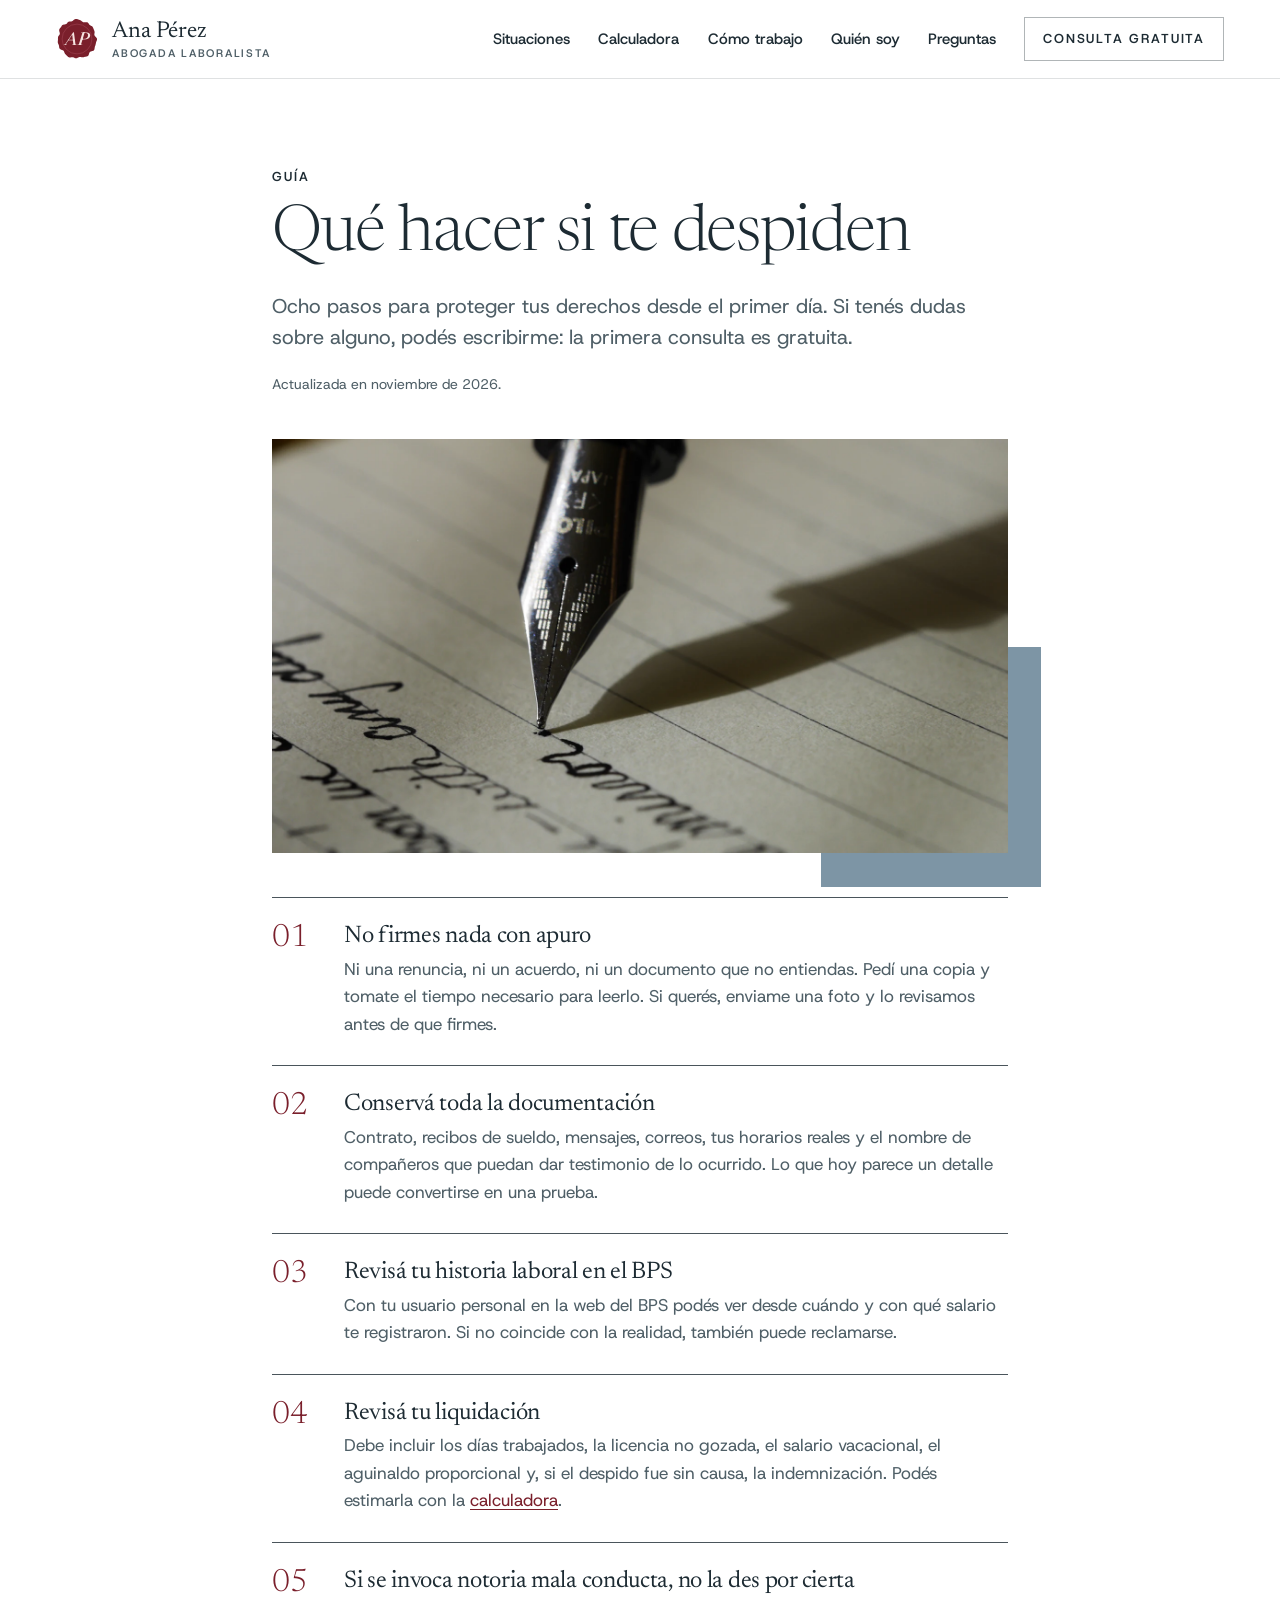
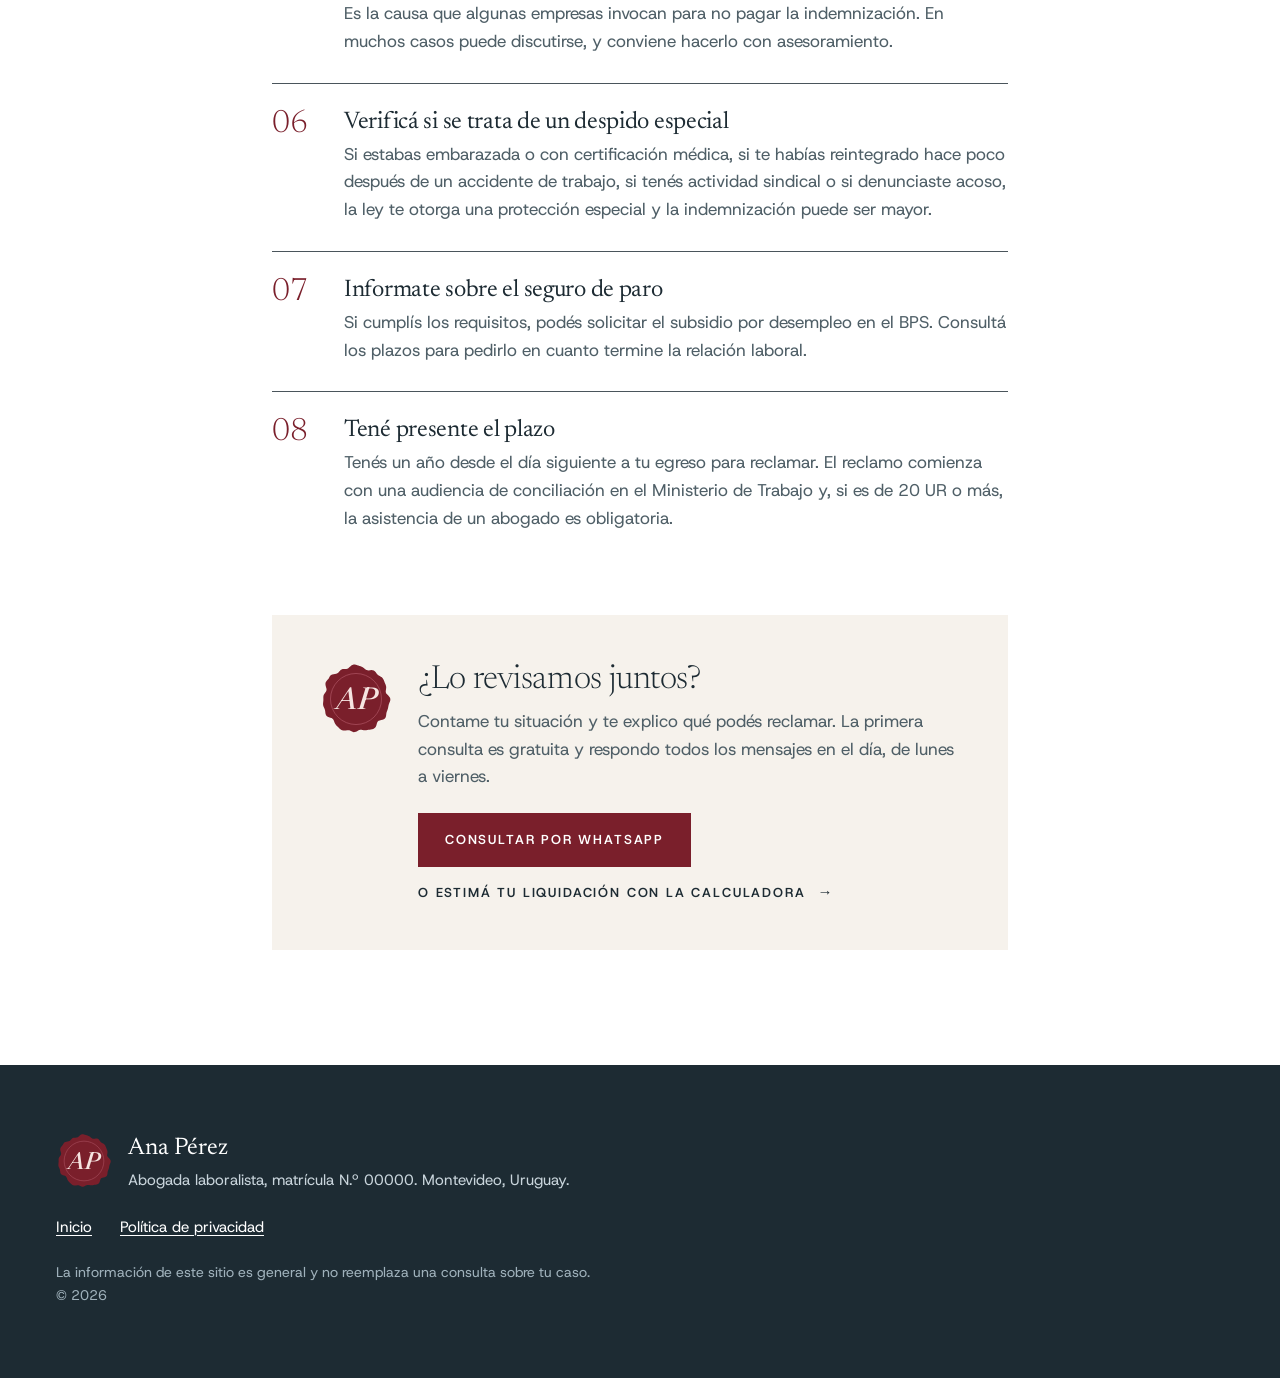
==== commit d0d1b8a7: "Rediseñar con estilo editorial, nuevas tipografías y fotos - Diseño inspirado en los sitios de grand" ====
--- a/guia-despido.html
+++ b/guia-despido.html
@@ -4,15 +4,15 @@
   <meta charset="utf-8">
   <meta name="viewport" content="width=device-width, initial-scale=1">
   <title>Qué hacer si te despiden en Uruguay | Ana Pérez, abogada laboralista</title>
-  <meta name="description" content="Ocho pasos para cuidar tus derechos si te despiden: qué no firmar, qué guardar, cómo revisar tu liquidación y qué plazos tenés para reclamar.">
+  <meta name="description" content="Ocho pasos para proteger tus derechos si te despiden: qué no firmar, qué conservar, cómo revisar tu liquidación y qué plazos tenés para reclamar.">
   <meta property="og:type" content="article">
   <meta property="og:locale" content="es_UY">
   <meta property="og:title" content="Qué hacer si te despiden en Uruguay">
-  <meta property="og:description" content="Ocho pasos para cuidar tus derechos desde el primer día.">
+  <meta property="og:description" content="Ocho pasos para proteger tus derechos desde el primer día.">
   <meta name="theme-color" content="#ffffff">
   <link rel="icon" href="favicon.svg" type="image/svg+xml">
-  <link rel="preload" href="fonts/petrona-latin-wght-normal.woff2" as="font" type="font/woff2" crossorigin>
-  <link rel="preload" href="fonts/petrona-latin-wght-italic.woff2" as="font" type="font/woff2" crossorigin>
+  <link rel="preload" href="fonts/newsreader-latin-standard-normal.woff2" as="font" type="font/woff2" crossorigin>
+  <link rel="preload" href="fonts/host-grotesk-latin-wght-normal.woff2" as="font" type="font/woff2" crossorigin>
   <link rel="stylesheet" href="styles.css">
 </head>
 <body>
@@ -29,13 +29,13 @@
         <circle cx="110" cy="110" r="82" fill="#6b1a25"/>
         <circle cx="110" cy="110" r="76" fill="none" stroke="#a04553" stroke-width="1.1"/>
         <circle cx="110" cy="110" r="51" fill="none" stroke="#a04553" stroke-width="1"/>
-        <text font-family="Petrona, Georgia, serif" font-weight="600" font-size="10.5" fill="#ecd0cd"><textPath href="#sello-aro" textLength="398" lengthAdjust="spacing">DRA. ANA PÉREZ • ABOGADA LABORALISTA • MAT. 00000 •</textPath></text>
-        <text x="110" y="127" text-anchor="middle" font-family="Petrona, Georgia, serif" font-style="italic" font-weight="560" font-size="50" fill="#f6e4e1">AP</text>
+        <text font-family="Newsreader, Georgia, serif" font-weight="600" font-size="10.5" fill="#ecd0cd"><textPath href="#sello-aro" textLength="398" lengthAdjust="spacing">DRA. ANA PÉREZ • ABOGADA LABORALISTA • MAT. 00000 •</textPath></text>
+        <text x="110" y="127" text-anchor="middle" font-family="Newsreader, Georgia, serif" font-style="italic" font-weight="500" font-size="50" fill="#f6e4e1">AP</text>
       </symbol>
       <symbol id="sello-simple" viewBox="0 0 220 220">
         <path d="M214.9 110.0 L214.8 113.7 L213.8 117.3 L212.4 120.8 L211.0 124.2 L209.9 127.6 L209.1 131.1 L208.5 134.6 L207.8 138.0 L206.8 141.4 L205.6 144.8 L204.3 148.1 L203.3 151.5 L202.6 155.2 L202.2 159.0 L201.6 162.9 L200.4 166.5 L198.3 169.6 L195.1 171.9 L191.1 173.4 L186.8 174.4 L182.6 175.4 L179.1 176.7 L176.5 178.9 L174.8 181.9 L173.5 185.7 L172.4 189.9 L170.9 193.9 L168.9 197.3 L166.1 199.7 L162.7 201.3 L159.1 202.3 L155.4 203.0 L151.7 203.6 L148.1 204.3 L144.6 205.0 L141.0 205.5 L137.4 205.6 L133.7 205.2 L130.1 204.6 L126.6 204.1 L123.2 204.2 L120.0 205.0 L116.7 206.5 L113.4 208.4 L110.0 210.2 L106.5 211.2 L102.9 211.3 L99.5 210.3 L96.1 208.7 L92.9 207.0 L89.7 205.7 L86.3 205.2 L82.7 205.3 L78.8 205.9 L74.9 206.4 L71.1 206.3 L67.5 205.5 L64.2 203.8 L61.3 201.6 L58.6 199.1 L55.9 196.5 L53.3 194.1 L50.7 191.6 L48.3 189.0 L46.3 186.0 L44.6 182.6 L43.3 179.0 L42.1 175.6 L40.5 172.5 L38.3 170.2 L35.3 168.4 L31.5 167.0 L27.4 165.7 L23.5 164.0 L20.4 161.8 L18.2 158.8 L16.9 155.4 L16.4 151.7 L16.0 148.0 L15.4 144.4 L14.4 141.1 L12.9 137.8 L11.4 134.6 L10.2 131.2 L9.4 127.7 L9.3 124.2 L9.6 120.6 L10.0 117.0 L10.3 113.5 L10.3 110.0 L10.2 106.5 L10.3 103.0 L10.8 99.6 L12.1 96.2 L14.1 93.1 L16.3 90.1 L18.4 87.2 L19.7 84.1 L20.1 80.8 L19.5 77.1 L18.3 73.0 L17.1 68.7 L16.6 64.4 L17.0 60.5 L18.4 57.1 L20.6 54.1 L23.1 51.4 L25.5 48.6 L27.5 45.5 L29.2 42.2 L31.2 39.1 L33.9 36.6 L37.5 34.9 L41.6 34.0 L45.8 33.5 L49.7 32.8 L53.0 31.5 L55.7 29.5 L58.1 26.9 L60.4 24.1 L63.0 21.5 L65.9 19.6 L69.3 18.5 L72.9 18.2 L76.6 18.2 L80.2 18.1 L83.4 17.4 L86.5 15.8 L89.5 13.3 L92.5 10.5 L95.6 7.8 L99.1 5.9 L102.6 4.9 L106.3 4.8 L110.0 5.5 L113.6 6.6 L117.2 7.7 L120.6 8.8 L124.1 9.9 L127.4 11.3 L130.6 13.0 L133.6 15.2 L136.5 17.7 L139.3 20.0 L142.1 21.7 L145.3 22.5 L148.9 22.6 L152.8 22.2 L156.9 21.7 L160.9 21.9 L164.4 22.9 L167.4 24.9 L169.8 27.7 L171.9 30.7 L174.0 33.7 L176.5 36.2 L179.3 38.2 L182.5 40.0 L185.8 41.7 L188.9 43.8 L191.5 46.4 L193.5 49.4 L195.0 52.7 L196.3 56.1 L197.6 59.4 L198.9 62.7 L200.3 65.9 L201.5 69.3 L202.2 72.8 L202.2 76.4 L201.7 80.2 L201.1 83.9 L200.8 87.4 L201.4 90.6 L203.0 93.6 L205.6 96.6 L208.7 99.6 L211.7 102.9 L213.9 106.4Z" fill="#7a1f2b"/>
         <circle cx="110" cy="110" r="78" fill="none" stroke="#a04553" stroke-width="3"/>
-        <text x="110" y="142" text-anchor="middle" font-family="Petrona, Georgia, serif" font-style="italic" font-weight="560" font-size="92" fill="#f6e4e1">AP</text>
+        <text x="110" y="142" text-anchor="middle" font-family="Newsreader, Georgia, serif" font-style="italic" font-weight="500" font-size="92" fill="#f6e4e1">AP</text>
       </symbol>
     </defs>
   </svg>
@@ -58,7 +58,7 @@
         <a href="./#como-trabajo">Cómo trabajo</a>
         <a href="./#quien-soy">Quién soy</a>
         <a href="./#preguntas">Preguntas</a>
-        <a class="boton boton-chico" href="./#contacto">Consulta gratis</a>
+        <a class="boton boton-chico" href="./#contacto">Consulta gratuita</a>
       </nav>
     </div>
   </header>
@@ -66,53 +66,58 @@
   <main id="contenido" class="pagina">
     <article class="contenedor">
       <div class="pagina-cuerpo">
+        <p class="ceja">Guía</p>
         <h1>Qué hacer si te despiden</h1>
-        <p class="pagina-bajada">Ocho pasos para cuidar tus derechos desde el primer día. Si tenés dudas en cualquiera, escribime: la primera consulta es gratis.</p>
+        <p class="pagina-bajada">Ocho pasos para proteger tus derechos desde el primer día. Si tenés dudas sobre alguno, podés escribirme: la primera consulta es gratuita.</p>
         <p class="pagina-fecha">Actualizada en noviembre de 2026.</p>
+        <figure class="pagina-foto">
+          <span class="bloque bloque-lateral" aria-hidden="true"></span>
+          <img src="fotos/pluma.webp" alt="" width="1600" height="900" decoding="async">
+        </figure>
 
         <ol class="guia-pasos">
           <li>
-            <h2>No firmes nada apurado</h2>
-            <p>Ni una renuncia, ni un acuerdo, ni un documento que no entiendas. Pedí una copia y tomate el tiempo de leerlo. Si querés, mandame una foto y lo revisamos antes de que firmes.</p>
+            <h2>No firmes nada con apuro</h2>
+            <p>Ni una renuncia, ni un acuerdo, ni un documento que no entiendas. Pedí una copia y tomate el tiempo necesario para leerlo. Si querés, enviame una foto y lo revisamos antes de que firmes.</p>
           </li>
           <li>
-            <h2>Guardá todo</h2>
-            <p>Contrato, recibos de sueldo, mensajes, correos, tus horarios reales y el nombre de compañeros que puedan contar lo que pasó. Lo que hoy parece un detalle puede ser una prueba.</p>
+            <h2>Conservá toda la documentación</h2>
+            <p>Contrato, recibos de sueldo, mensajes, correos, tus horarios reales y el nombre de compañeros que puedan dar testimonio de lo ocurrido. Lo que hoy parece un detalle puede convertirse en una prueba.</p>
           </li>
           <li>
             <h2>Revisá tu historia laboral en el BPS</h2>
-            <p>Con tu usuario personal en la web del BPS podés ver desde cuándo y con qué sueldo te registraron. Si no coincide con la realidad, también se reclama.</p>
+            <p>Con tu usuario personal en la web del BPS podés ver desde cuándo y con qué salario te registraron. Si no coincide con la realidad, también puede reclamarse.</p>
           </li>
           <li>
-            <h2>Controlá tu liquidación</h2>
-            <p>Tiene que incluir los días trabajados, la licencia que no tomaste, el salario vacacional, el aguinaldo proporcional y, si te despidieron sin causa, la indemnización. Podés estimarla con la <a href="./#calculadora">calculadora</a>.</p>
+            <h2>Revisá tu liquidación</h2>
+            <p>Debe incluir los días trabajados, la licencia no gozada, el salario vacacional, el aguinaldo proporcional y, si el despido fue sin causa, la indemnización. Podés estimarla con la <a href="./#calculadora">calculadora</a>.</p>
           </li>
           <li>
-            <h2>Si te acusan de notoria mala conducta, no lo des por hecho</h2>
-            <p>Es la causa que algunas empresas invocan para no pagar la indemnización. Muchas veces se puede discutir, y conviene hacerlo con asesoramiento.</p>
+            <h2>Si se invoca notoria mala conducta, no la des por cierta</h2>
+            <p>Es la causa que algunas empresas invocan para no pagar la indemnización. En muchos casos puede discutirse, y conviene hacerlo con asesoramiento.</p>
           </li>
           <li>
-            <h2>Fijate si fue un despido especial</h2>
-            <p>Si estabas embarazada, con certificación médica, si volviste hace poco de un accidente de trabajo, si tenés actividad sindical o si denunciaste acoso, la ley te protege más y la indemnización puede ser mayor.</p>
+            <h2>Verificá si se trata de un despido especial</h2>
+            <p>Si estabas embarazada o con certificación médica, si te habías reintegrado hace poco después de un accidente de trabajo, si tenés actividad sindical o si denunciaste acoso, la ley te otorga una protección especial y la indemnización puede ser mayor.</p>
           </li>
           <li>
-            <h2>Averiguá por el seguro de paro</h2>
-            <p>Si cumplís los requisitos, podés pedir el subsidio por desempleo en el BPS. Consultá los plazos para pedirlo apenas termine tu trabajo.</p>
+            <h2>Informate sobre el seguro de paro</h2>
+            <p>Si cumplís los requisitos, podés solicitar el subsidio por desempleo en el BPS. Consultá los plazos para pedirlo en cuanto termine la relación laboral.</p>
           </li>
           <li>
-            <h2>No dejes pasar el plazo</h2>
-            <p>Tenés un año desde el día siguiente a tu egreso para reclamar. El reclamo empieza con una audiencia de conciliación en el Ministerio de Trabajo y, si es de 20 UR o más, tenés que ir con abogado.</p>
+            <h2>Tené presente el plazo</h2>
+            <p>Tenés un año desde el día siguiente a tu egreso para reclamar. El reclamo comienza con una audiencia de conciliación en el Ministerio de Trabajo y, si es de 20 UR o más, la asistencia de un abogado es obligatoria.</p>
           </li>
         </ol>
 
         <aside class="cierre" aria-labelledby="cierre-titulo">
           <svg class="cierre-sello" viewBox="0 0 220 220" aria-hidden="true"><use href="#sello-simple"/></svg>
           <div>
-            <h2 id="cierre-titulo">¿Lo vemos juntos?</h2>
-            <p>Contame qué pasó y te digo qué podés reclamar. La primera consulta es gratis y te respondo en el día, de lunes a viernes.</p>
+            <h2 id="cierre-titulo">¿Lo revisamos juntos?</h2>
+            <p>Contame tu situación y te explico qué podés reclamar. La primera consulta es gratuita y respondo todos los mensajes en el día, de lunes a viernes.</p>
             <div class="acciones">
-              <a class="boton js-wa" href="https://wa.me/59899000000" target="_blank" rel="noopener" data-texto="Hola, me despidieron y quiero hacer una consulta.">Escribime por WhatsApp</a>
-              <a class="enlace-fuerte" href="./#calculadora">O hacé la cuenta de tu liquidación</a>
+              <a class="boton js-wa" href="https://wa.me/59899000000" target="_blank" rel="noopener" data-texto="Hola, me despidieron y quisiera hacer una consulta.">Consultar por WhatsApp</a>
+              <a class="enlace-fuerte" href="./#calculadora">O estimá tu liquidación con la calculadora</a>
             </div>
           </div>
         </aside>
@@ -134,9 +139,9 @@
     </div>
   </footer>
 
-  <a class="wa-flotante js-wa" href="https://wa.me/59899000000" target="_blank" rel="noopener" data-texto="Hola, quiero hacer una consulta laboral.">
+  <a class="wa-flotante js-wa" href="https://wa.me/59899000000" target="_blank" rel="noopener" data-texto="Hola, quisiera hacer una consulta laboral.">
     <span class="wa-icono" aria-hidden="true"><svg viewBox="0 0 24 24"><path d="M12 2a10 10 0 0 0-8.6 15.1L2 22l5-1.3A10 10 0 1 0 12 2zm0 18.2a8.2 8.2 0 0 1-4.2-1.1l-.3-.2-3 .8.8-2.9-.2-.3A8.2 8.2 0 1 1 12 20.2zm4.5-6.1c-.2-.1-1.5-.7-1.7-.8s-.4-.1-.6.1-.7.8-.8 1-.3.2-.5.1a6.7 6.7 0 0 1-2-1.2 7.4 7.4 0 0 1-1.4-1.7c-.1-.3 0-.4.1-.5l.4-.4.2-.4v-.4l-.8-1.9c-.2-.5-.4-.4-.6-.4h-.5a1 1 0 0 0-.7.3 3 3 0 0 0-.9 2.2 5.1 5.1 0 0 0 1.1 2.7 11.6 11.6 0 0 0 4.4 3.9c1.6.7 2.3.8 3.1.6a2.6 2.6 0 0 0 1.7-1.2 2.1 2.1 0 0 0 .2-1.2c-.1-.1-.3-.2-.5-.3z"/></svg></span>
-    <span class="wa-textos"><strong>WhatsApp con Ana</strong><span>Respondo en el día</span></span>
+    <span class="wa-textos"><strong>WhatsApp con Ana Pérez</strong><span>Respuesta en el día</span></span>
   </a>
 
   <script src="script.js" defer></script>
--- a/styles.css
+++ b/styles.css
@@ -1,46 +1,57 @@
 /* =========================================================
-   Identidad "Lacre"
-   El sello de lacre cierra una carta personal: confidencialidad,
-   compromiso y firma propia. El sitio es la papelería de la abogada:
-   su carta, sus hojas y su sello.
-
-   Tipografía: Petrona (Ringo Seeber), en todo el sitio. La cursiva
-   hace de firma y de lo que escribe quien completa los campos.
+   Estudio Ana Pérez · diseño editorial
+   Referencias: la sobriedad editorial de los grandes estudios
+   (titulares serif livianos, bloques geométricos, fotografía
+   abstracta) con la identidad propia del sello de lacre.
+
+   Tipografías (OFL, servidas desde el sitio):
+   Newsreader (Production Type) para títulos y frases.
+   Host Grotesk (Element Type) para texto e interfaz.
    ========================================================= */
 @font-face {
-  font-family: "Petrona";
-  src: url("fonts/petrona-latin-wght-normal.woff2") format("woff2");
-  font-weight: 100 900;
+  font-family: "Newsreader";
+  src: url("fonts/newsreader-latin-standard-normal.woff2") format("woff2");
+  font-weight: 200 800;
   font-style: normal;
   font-display: swap;
 }
 @font-face {
-  font-family: "Petrona";
-  src: url("fonts/petrona-latin-wght-italic.woff2") format("woff2");
-  font-weight: 100 900;
+  font-family: "Newsreader";
+  src: url("fonts/newsreader-latin-standard-italic.woff2") format("woff2");
+  font-weight: 200 800;
   font-style: italic;
   font-display: swap;
 }
+@font-face {
+  font-family: "Host Grotesk";
+  src: url("fonts/host-grotesk-latin-wght-normal.woff2") format("woff2");
+  font-weight: 300 800;
+  font-style: normal;
+  font-display: swap;
+}
 
 :root {
   --papel: #ffffff;
-  --secante: #f5edea;      /* papel secante: fondos alternos */
-  --lacre: #7a1f2b;        /* el sello, las acciones, las cifras clave */
+  --marfil: #f6f2ec;
+  --tinta: #1d2b33;
+  --tinta-suave: #4f5f67;
+  --pizarra: #7d95a5;
+  --pizarra-clara: #c9d5dc;
+  --pizarra-oscura: #5f7787;
+  --lacre: #7a1f2b;
   --lacre-oscuro: #5e1621;
   --lacre-claro: #f3e1de;
-  --lacre-suave: #c0606b;  /* solo para el aviso de una cifra que cambió */
-  --tinta: #26212c;
-  --tinta-suave: #625b66;
-  --renglon: #c9b8b3;      /* líneas para escribir y separar */
-  --division: rgba(38, 33, 44, 0.12);
+  --linea: rgba(29, 43, 51, 0.14);
+  --linea-fuerte: rgba(29, 43, 51, 0.8);
   --wa: #25d366;
   --error: #8f1d22;
 
-  --sombra-papel: 0 1px 1px rgba(38, 33, 44, 0.05), 0 10px 28px rgba(38, 33, 44, 0.07);
-  --fuente: "Petrona", Georgia, "Times New Roman", serif;
-  --ancho: 1160px;
-  --margen: clamp(16px, 4vw, 48px);
-  --separacion: clamp(72px, 9vw, 128px);
+  --serif: "Newsreader", Georgia, "Times New Roman", serif;
+  --sans: "Host Grotesk", "Helvetica Neue", Arial, sans-serif;
+  --ancho: 1200px;
+  --margen: clamp(16px, 4.5vw, 56px);
+  --separacion: clamp(80px, 9vw, 136px);
+  --bloque: clamp(18px, 2.6vw, 36px);
 }
 
 *, *::before, *::after { box-sizing: border-box; }
@@ -50,35 +61,39 @@
   -webkit-text-size-adjust: 100%;
   text-size-adjust: 100%;
   scroll-behavior: smooth;
+  scroll-padding-top: 96px;
 }
 
 body {
   margin: 0;
   background: var(--papel);
   color: var(--tinta);
-  font-family: var(--fuente);
-  font-size: 1.1875rem;
-  font-weight: 400;
+  font-family: var(--sans);
+  font-size: 1.0625rem;
   line-height: 1.62;
   -webkit-font-smoothing: antialiased;
   text-rendering: optimizeLegibility;
 }
 
-img { max-width: 100%; display: block; }
+img { display: block; max-width: 100%; height: auto; }
+figure { margin: 0; }
 ::selection { background: var(--lacre-claro); color: var(--tinta); }
 
-h1, h2, h3 { margin: 0; color: var(--tinta); font-weight: 500; letter-spacing: -0.01em; }
-h1 { font-size: clamp(2.5rem, 1.5rem + 3.4vw, 4.375rem); line-height: 1.04; }
-h2 { font-size: clamp(2rem, 1.45rem + 1.9vw, 3rem); line-height: 1.08; }
-h3 { font-size: 1.5rem; font-weight: 600; line-height: 1.2; letter-spacing: 0; }
-p { margin: 0 0 1em; max-width: 62ch; }
-
-a {
-  color: var(--lacre);
-  text-decoration-thickness: 1px;
-  text-underline-offset: 0.18em;
-}
-a:hover { color: var(--lacre-oscuro); text-decoration-thickness: 2px; }
+h1, h2, h3 {
+  margin: 0;
+  color: var(--tinta);
+  font-family: var(--serif);
+  font-optical-sizing: auto;
+  font-weight: 300;
+}
+h1 { font-size: clamp(2.75rem, 1.4rem + 4.2vw, 5.25rem); line-height: 1.02; letter-spacing: -0.018em; }
+h2 { font-size: clamp(2.25rem, 1.4rem + 2.6vw, 3.75rem); line-height: 1.06; letter-spacing: -0.012em; }
+h3 { font-size: 1.5rem; font-weight: 400; line-height: 1.2; letter-spacing: -0.005em; }
+h1 em, h2 em { font-style: italic; font-weight: 300; }
+p { margin: 0 0 1em; max-width: 64ch; }
+
+a { color: var(--lacre); text-decoration-thickness: 1px; text-underline-offset: 0.2em; }
+a:hover { color: var(--lacre-oscuro); }
 
 :focus-visible { outline: 2px solid var(--lacre); outline-offset: 3px; }
 
@@ -97,7 +112,7 @@
   left: 16px; top: -60px;
   z-index: 100;
   padding: 10px 16px;
-  background: var(--lacre);
+  background: var(--tinta);
   color: #fff;
 }
 .saltar:focus { top: 12px; color: #fff; }
@@ -107,79 +122,127 @@
   margin-inline: auto;
 }
 
-/* ---------- Botones y enlaces ---------- */
+/* ---------- Etiquetas, botones y enlaces ---------- */
+.ceja {
+  max-width: none;
+  margin: 0 0 18px;
+  color: var(--tinta);
+  font: 600 0.8125rem/1.3 var(--sans);
+  letter-spacing: 0.16em;
+  text-transform: uppercase;
+}
+
 .boton {
   display: inline-flex;
   align-items: center;
   justify-content: center;
   gap: 10px;
-  min-height: 52px;
-  padding: 0 24px;
-  border: 1.5px solid var(--lacre);
-  border-radius: 3px;
+  min-height: 54px;
+  padding: 0 26px;
+  border: 1px solid var(--lacre);
+  border-radius: 0;
   background: var(--lacre);
   color: #fff;
-  font: 600 1.0625rem/1.2 var(--fuente);
-  letter-spacing: 0.01em;
+  font: 600 0.8125rem/1.1 var(--sans);
+  letter-spacing: 0.14em;
   text-align: center;
   text-decoration: none;
+  text-transform: uppercase;
   cursor: pointer;
-  transition: background-color 0.2s, border-color 0.2s;
-}
-.boton:hover { background: var(--lacre-oscuro); border-color: var(--lacre-oscuro); color: #fff; text-decoration: none; }
-.boton-linea { background: transparent; color: var(--lacre); }
-.boton-linea:hover { background: var(--lacre-claro); border-color: var(--lacre); color: var(--lacre-oscuro); }
-.boton-chico { min-height: 42px; padding: 0 18px; font-size: 1rem; }
-.icono-wa { width: 20px; height: 20px; flex: none; fill: currentColor; }
-.enlace-fuerte { font-weight: 600; }
+  transition: background-color 0.2s, border-color 0.2s, color 0.2s;
+}
+.boton:hover { background: var(--lacre-oscuro); border-color: var(--lacre-oscuro); color: #fff; }
+.boton-linea { background: transparent; border-color: rgba(29, 43, 51, 0.4); color: var(--tinta); }
+.boton-linea:hover { background: var(--tinta); border-color: var(--tinta); color: #fff; }
+.boton-chico { min-height: 44px; padding: 0 18px; }
+.icono-wa { width: 18px; height: 18px; flex: none; fill: currentColor; }
+
+.enlace-ceja, .enlace-fuerte {
+  display: inline;
+  color: var(--tinta);
+  font: 600 0.8125rem/1.3 var(--sans);
+  letter-spacing: 0.14em;
+  text-decoration: none;
+  text-transform: uppercase;
+}
+.enlace-ceja::after, .enlace-fuerte::after {
+  content: "→";
+  display: inline-block;
+  margin-left: 12px;
+  font-size: 1.15em;
+  letter-spacing: 0;
+  transition: transform 0.2s;
+}
+.enlace-ceja:hover, .enlace-fuerte:hover { color: var(--lacre); }
+.enlace-ceja:hover::after, .enlace-fuerte:hover::after { transform: translateX(4px); }
+
+.firma { font-family: var(--serif); font-style: italic; font-weight: 400; }
 
 /* ---------- Cabecera ---------- */
-.cabecera { position: relative; border-bottom: 1px solid var(--division); background: var(--papel); }
+.cabecera {
+  position: sticky;
+  top: 0;
+  z-index: 30;
+  border-bottom: 1px solid var(--linea);
+  background: rgba(255, 255, 255, 0.97);
+}
 .cabecera-fila {
   display: flex;
   align-items: center;
   justify-content: space-between;
   gap: 24px;
-  min-height: 84px;
+  min-height: 78px;
 }
 .marca { display: flex; align-items: center; gap: 14px; color: var(--tinta); text-decoration: none; }
-.marca:hover { color: var(--tinta); text-decoration: none; }
-.marca-sello { flex: none; width: 46px; height: 46px; }
-.marca-texto { display: flex; flex-direction: column; line-height: 1.15; }
-.marca-nombre { font-size: 1.375rem; font-weight: 600; }
-.marca-rol { color: var(--tinta-suave); font-size: 0.9375rem; font-style: italic; }
-
-.menu { display: flex; align-items: center; gap: clamp(16px, 2vw, 28px); }
+.marca:hover { color: var(--tinta); }
+.marca-sello { flex: none; width: 42px; height: 42px; }
+.marca-texto { display: flex; flex-direction: column; gap: 2px; line-height: 1.1; }
+.marca-nombre { font-family: var(--serif); font-size: 1.4375rem; font-weight: 400; letter-spacing: -0.005em; }
+.marca-rol { color: var(--tinta-suave); font-size: 0.6875rem; font-weight: 600; letter-spacing: 0.16em; text-transform: uppercase; }
+
+.menu { display: flex; align-items: center; gap: clamp(16px, 2.2vw, 32px); }
 .menu a:not(.boton) {
   padding: 6px 0;
   color: var(--tinta);
-  font-size: 1.0625rem;
+  font-size: 0.9375rem;
   font-weight: 500;
   text-decoration: none;
   white-space: nowrap;
 }
-.menu a:not(.boton):hover { color: var(--lacre); text-decoration: underline; }
-.menu .boton { white-space: nowrap; }
+.menu a:not(.boton):hover { color: var(--lacre); }
+.menu .boton { background: transparent; border-color: rgba(29, 43, 51, 0.35); color: var(--tinta); white-space: nowrap; }
+.menu .boton:hover { background: var(--tinta); border-color: var(--tinta); color: #fff; }
 
 .menu-boton {
   display: none;
   min-height: 44px;
   padding: 0 16px;
-  border: 1.5px solid var(--renglon);
-  border-radius: 3px;
+  border: 1px solid rgba(29, 43, 51, 0.35);
   background: var(--papel);
   color: var(--tinta);
-  font: 600 1rem var(--fuente);
+  font: 600 0.75rem var(--sans);
+  letter-spacing: 0.14em;
+  text-transform: uppercase;
   cursor: pointer;
 }
 
-/* ---------- Espacios para completar: se escribe sobre un renglón ---------- */
+/* ---------- Bloques geométricos (en L) ---------- */
+.bloque { position: absolute; z-index: 0; background: var(--pizarra); }
+.bloque::after { content: ""; position: absolute; background: inherit; }
+.bloque-superior { top: calc(var(--bloque) * -1); left: calc(var(--bloque) * -1); width: 58%; height: var(--bloque); }
+.bloque-superior::after { top: 0; left: 0; width: var(--bloque); height: 300%; min-height: 160px; }
+.bloque-inferior { right: calc(var(--bloque) * -1); bottom: calc(var(--bloque) * -1); width: 46%; height: var(--bloque); }
+.bloque-inferior::after { right: 0; bottom: 0; width: var(--bloque); height: 280%; min-height: 150px; }
+.bloque-lateral { right: calc(var(--bloque) * -1); bottom: calc(var(--bloque) * -1); width: var(--bloque); height: 58%; }
+.bloque-lateral::after { right: 0; bottom: 0; width: 220px; height: var(--bloque); }
+
+/* ---------- Espacios para completar ---------- */
 .blanco {
   margin: 0 0.04em;
   padding: 0 0.12em;
   min-width: 0;
   border: 0;
-  border-bottom: 1.5px solid var(--renglon);
+  border-bottom: 1.5px solid var(--pizarra-oscura);
   border-radius: 0;
   background-color: transparent;
   color: var(--lacre);
@@ -198,341 +261,361 @@
   background-image: url("data:image/svg+xml,%3Csvg xmlns='http://www.w3.org/2000/svg' viewBox='0 0 12 8'%3E%3Cpath d='M1 1.5l5 5 5-5' fill='none' stroke='%237a1f2b' stroke-width='1.6'/%3E%3C/svg%3E");
   background-repeat: no-repeat;
   background-position: right 0.1em center;
-  background-size: 0.55em auto;
+  background-size: 0.5em auto;
   cursor: pointer;
 }
 .junto { white-space: nowrap; }
 
-/* ---------- Portada: la carta ---------- */
-.carta {
-  padding: clamp(40px, 6vw, 80px) 0 clamp(72px, 9vw, 120px);
-  /* El sello entra girado y más grande: que eso nunca genere desplazamiento horizontal. */
+/* ---------- Portada ---------- */
+.portada {
+  padding: clamp(56px, 7vw, 112px) 0 clamp(80px, 9vw, 136px);
+  background: var(--marfil);
   overflow-x: hidden;
   overflow-x: clip;
 }
-.carta-hoja { position: relative; max-width: 800px; margin-left: clamp(0px, 7vw, 112px); }
-.carta-fecha { margin-bottom: 22px; color: var(--tinta-suave); font-style: italic; }
-.carta h1 { margin-bottom: 26px; font-size: clamp(2.5rem, 1.45rem + 3.1vw, 4.125rem); }
-.carta-cuerpo { max-width: 34em; font-size: clamp(1.25rem, 1.12rem + 0.45vw, 1.4375rem); line-height: 1.6; }
-
-.carta-firma { position: relative; margin-top: 40px; padding-right: 240px; }
-.firma { margin: 0; color: var(--tinta); font-size: clamp(2.25rem, 1.8rem + 1.6vw, 3rem); font-style: italic; font-weight: 500; line-height: 1.05; }
-.aclaracion {
-  display: inline-block;
-  margin: 10px 0 0;
-  padding-top: 8px;
-  border-top: 1px solid var(--renglon);
-  color: var(--tinta-suave);
-  font-size: 1rem;
-}
-.carta-sello {
+.portada-grilla {
+  display: grid;
+  grid-template-columns: minmax(0, 7fr) minmax(0, 5fr);
+  gap: clamp(48px, 7vw, 112px);
+  align-items: center;
+}
+.portada-texto h1 { max-width: 12.5ch; margin-bottom: 30px; }
+.portada-bajada { max-width: 32em; margin-bottom: 38px; font-size: clamp(1.125rem, 1.05rem + 0.35vw, 1.3125rem); line-height: 1.55; }
+.portada-acciones { display: flex; flex-wrap: wrap; align-items: center; gap: 20px 32px; }
+.portada-nota { max-width: 42ch; margin: 30px 0 0; color: var(--tinta-suave); font-size: 0.9375rem; }
+
+.portada-foto { position: relative; }
+.portada-foto img {
+  position: relative;
+  z-index: 1;
+  width: 100%;
+  aspect-ratio: 4 / 5;
+  object-fit: cover;
+  animation: revelar 1.1s cubic-bezier(0.2, 0.7, 0.2, 1) 0.1s both;
+}
+.portada-sello {
   position: absolute;
-  top: -16px;
-  right: -24px;
-  width: 200px;
-  height: 200px;
-  filter: drop-shadow(0 6px 10px rgba(94, 22, 33, 0.18));
-  transform: rotate(-8deg);
-  animation: sellar 0.75s cubic-bezier(0.2, 0.8, 0.2, 1) 0.3s both;
+  z-index: 2;
+  bottom: 44px;
+  left: -64px;
+  width: 156px;
+  height: 156px;
+  filter: drop-shadow(0 8px 14px rgba(29, 43, 51, 0.24));
+  transform: rotate(-10deg);
+  animation: sellar 0.7s cubic-bezier(0.2, 0.8, 0.2, 1) 0.95s both;
+}
+@keyframes revelar {
+  from { clip-path: inset(100% 0 0 0); transform: scale(1.05); }
+  to { clip-path: inset(0 0 0 0); transform: none; }
 }
 @keyframes sellar {
-  from { opacity: 0; transform: rotate(-16deg) scale(1.22); }
-  65% { opacity: 1; transform: rotate(-6deg) scale(0.96); }
-  to { opacity: 1; transform: rotate(-8deg) scale(1); }
-}
-
-.posdata { margin: 40px 0 0; font-size: 1.125rem; }
-.posdata-marca { margin-right: 0.35em; color: var(--lacre); font-weight: 700; }
-.carta-acciones { display: flex; flex-wrap: wrap; align-items: center; gap: 14px 28px; margin-top: 32px; }
+  from { opacity: 0; transform: rotate(-20deg) scale(1.25); }
+  65% { opacity: 1; transform: rotate(-8deg) scale(0.96); }
+  to { opacity: 1; transform: rotate(-10deg) scale(1); }
+}
+
+/* ---------- Declaración ---------- */
+.declaracion { padding: clamp(88px, 10vw, 152px) 0; background: var(--tinta); color: #fff; }
+.declaracion .ceja { margin-bottom: 30px; color: var(--pizarra-clara); }
+.declaracion-texto {
+  max-width: 27em;
+  margin: 0 0 44px;
+  color: #fff;
+  font-family: var(--serif);
+  font-size: clamp(1.75rem, 1.1rem + 2.1vw, 3rem);
+  font-weight: 300;
+  line-height: 1.28;
+  letter-spacing: -0.01em;
+}
+.declaracion a { color: #fff; text-decoration-color: rgba(255, 255, 255, 0.4); text-decoration-thickness: 1px; }
+.declaracion a:hover { color: #fff; text-decoration-color: #fff; }
+.declaracion-firma { display: flex; flex-wrap: wrap; align-items: baseline; gap: 6px 18px; max-width: none; margin: 0; color: var(--pizarra-clara); font-size: 0.9375rem; }
+.declaracion .firma { color: #fff; font-size: 2.125rem; line-height: 1; }
 
 /* ---------- Secciones ---------- */
 .seccion { padding: var(--separacion) 0; }
-.seccion-secante { background: var(--secante); }
-.encabezado { max-width: 44rem; margin-bottom: clamp(36px, 4vw, 56px); }
-.encabezado p { margin: 14px 0 0; color: var(--tinta-suave); font-size: 1.1875rem; }
-
-/* ---------- Situaciones: índice y hoja ---------- */
+.seccion-marfil { background: var(--marfil); }
+.encabezado { max-width: 46rem; margin-bottom: clamp(44px, 5vw, 72px); }
+.encabezado > p:not(.ceja) { margin-top: 20px; color: var(--tinta-suave); font-size: 1.125rem; }
+.encabezado-centrado { margin-inline: auto; text-align: center; }
+.encabezado-centrado > p:not(.ceja) { margin-inline: auto; }
+
+/* ---------- Situaciones: índice y respuesta ---------- */
 .consultorio {
   display: grid;
-  grid-template-columns: minmax(0, 4fr) minmax(0, 7fr);
-  gap: clamp(28px, 4vw, 64px);
+  grid-template-columns: minmax(0, 5fr) minmax(0, 7fr);
+  gap: clamp(32px, 5vw, 88px);
   align-items: start;
 }
-.indice { margin: 0; padding: 0; border-top: 1px solid var(--renglon); list-style: none; }
-.indice li { border-bottom: 1px solid var(--renglon); }
+.indice { position: sticky; top: 112px; margin: 0; padding: 0; list-style: none; }
+.indice li { border-top: 1px solid var(--linea-fuerte); }
+.indice li:last-child { border-bottom: 1px solid var(--linea); }
 .indice a, .indice button {
   display: flex;
   align-items: center;
-  gap: 14px;
+  justify-content: space-between;
+  gap: 16px;
   width: 100%;
-  padding: 16px 4px;
+  padding: 20px 0;
   border: 0;
   background: none;
-  color: var(--tinta);
-  font: 500 1.25rem/1.3 var(--fuente);
+  color: var(--tinta-suave);
+  font: 400 1.375rem/1.25 var(--serif);
   text-align: left;
   text-decoration: none;
   cursor: pointer;
-}
-.indice a::before, .indice button::before {
-  content: "";
+  transition: color 0.2s;
+}
+.indice a::after, .indice button::after {
+  content: "→";
   flex: none;
-  width: 12px;
-  height: 12px;
-  border: 1.5px solid var(--renglon);
-  border-radius: 50%;
-  transition: background-color 0.2s, border-color 0.2s;
-}
-.indice a:hover, .indice button:hover { color: var(--lacre); }
-.indice [aria-selected="true"] { color: var(--lacre); }
-.indice [aria-selected="true"]::before { border-color: var(--lacre); background: var(--lacre); }
-
-.hoja {
-  padding: clamp(24px, 4vw, 48px);
-  border-radius: 2px;
-  background: var(--papel);
-  box-shadow: var(--sombra-papel);
-  scroll-margin-top: 24px;
-}
+  color: var(--lacre);
+  font: 400 1.125rem var(--sans);
+  opacity: 0;
+  transform: translateX(-6px);
+  transition: opacity 0.2s, transform 0.2s;
+}
+.indice a:hover, .indice button:hover, .indice [aria-selected="true"] { color: var(--tinta); }
+.indice button:hover::after, .indice [aria-selected="true"]::after { opacity: 1; transform: none; }
+
+.hoja { padding: clamp(28px, 4vw, 56px); background: var(--marfil); scroll-margin-top: 104px; }
 .hoja + .hoja { margin-top: 24px; }
 .con-pestanas .hoja + .hoja { margin-top: 0; }
-.hoja h3 { margin-bottom: 18px; font-size: clamp(1.625rem, 1.3rem + 1vw, 2.125rem); font-weight: 500; }
-.nota { margin: 26px 0; padding: 2px 0 2px 18px; border-left: 2px solid var(--lacre); font-style: italic; }
-.nota-titulo { display: block; margin-bottom: 2px; color: var(--lacre); font-style: normal; font-weight: 700; }
+.hoja h3 { margin-bottom: 22px; font-size: clamp(1.75rem, 1.35rem + 1.1vw, 2.5rem); font-weight: 300; }
+.nota { margin: 30px 0; padding: 20px 24px; border-left: 2px solid var(--lacre); background: var(--papel); }
+.nota-titulo {
+  display: block;
+  margin-bottom: 6px;
+  color: var(--lacre);
+  font: 600 0.75rem/1.3 var(--sans);
+  letter-spacing: 0.14em;
+  text-transform: uppercase;
+}
 
 /* ---------- Calculadora ---------- */
-.frase { margin-bottom: clamp(36px, 4vw, 56px); }
-.frase-texto { max-width: 30em; margin: 0; font-size: clamp(1.625rem, 1.2rem + 1.5vw, 2.375rem); line-height: 1.55; }
-.frase-texto .blanco { font-weight: 500; text-align: center; }
-.frase-ayuda { margin: 12px 0 0; color: var(--tinta-suave); font-size: 1rem; }
+.frase { margin-bottom: clamp(44px, 5vw, 72px); }
+.frase-texto {
+  max-width: 27em;
+  margin: 0;
+  font-family: var(--serif);
+  font-size: clamp(1.75rem, 1.2rem + 1.8vw, 2.875rem);
+  font-weight: 300;
+  line-height: 1.5;
+}
+.frase-texto .blanco { font-weight: 400; text-align: center; }
+.frase-ayuda { margin: 14px 0 0; color: var(--tinta-suave); font-size: 0.9375rem; }
 
 .calc {
   display: grid;
-  grid-template-columns: minmax(0, 4fr) minmax(0, 6fr);
-  gap: clamp(32px, 5vw, 72px);
+  grid-template-columns: minmax(0, 4fr) minmax(0, 7fr);
+  gap: clamp(32px, 5vw, 88px);
   align-items: start;
 }
-.calc-titulo { margin-bottom: 22px; font-size: 1.25rem; }
-.campo { min-width: 0; margin: 0 0 26px; padding: 0; border: 0; }
-.campo > label:not(.opcion), .campo > legend {
-  display: block;
-  margin-bottom: 4px;
-  padding: 0;
-  font-size: 1rem;
-  font-weight: 600;
-}
-.calc .blanco { padding: 2px 2px; font-size: 1.3125rem; }
+.calc-titulo { margin-bottom: 26px; font-size: 1.5rem; }
+.campo { min-width: 0; margin: 0 0 28px; padding: 0; border: 0; }
+.campo > label:not(.opcion), .campo > legend { display: block; margin-bottom: 6px; padding: 0; font-size: 0.9375rem; font-weight: 600; }
+.calc .blanco { padding: 2px 2px; font-family: var(--serif); font-size: 1.375rem; }
 .blanco-numero { width: 4ch; text-align: center; }
 .blanco-fecha { font-style: normal; }
-.ayuda { margin: 8px 0 0; color: var(--tinta-suave); font-size: 0.9375rem; line-height: 1.5; }
-
-.opcion {
-  display: inline-flex;
-  align-items: center;
-  gap: 10px;
-  min-height: 44px;
-  margin-right: 28px;
-  font-size: 1.125rem;
-  cursor: pointer;
-}
-.opcion input { width: 20px; height: 20px; margin: 0; flex: none; accent-color: var(--lacre); }
-.opcion-larga { display: flex; align-items: flex-start; max-width: 46ch; margin-right: 0; color: var(--tinta-suave); font-size: 1rem; line-height: 1.5; }
+.ayuda { margin: 8px 0 0; color: var(--tinta-suave); font-size: 0.875rem; line-height: 1.5; }
+
+.opcion { display: inline-flex; align-items: center; gap: 10px; min-height: 44px; margin-right: 28px; font-size: 1rem; cursor: pointer; }
+.opcion input { width: 18px; height: 18px; margin: 0; flex: none; accent-color: var(--lacre); }
+.opcion-larga { display: flex; align-items: flex-start; max-width: 44ch; margin-right: 0; color: var(--tinta-suave); font-size: 0.9375rem; line-height: 1.5; }
 .opcion-larga input { margin-top: 3px; }
 
-.estimacion {
-  position: sticky;
-  top: 24px;
-  padding: clamp(24px, 3.5vw, 44px);
-  border-radius: 2px;
-  background: var(--secante);
-}
-.membrete {
-  display: flex;
-  align-items: center;
-  gap: 16px;
-  margin-bottom: 6px;
-  padding-bottom: 18px;
-  border-bottom: 1px solid var(--division);
-}
-.membrete-sello { flex: none; width: 56px; height: 56px; }
-.membrete h3 { font-size: 1.375rem; }
-.membrete-fecha { margin: 2px 0 0; color: var(--tinta-suave); font-size: 0.9375rem; font-style: italic; }
+.estimacion { position: sticky; top: 104px; padding: clamp(28px, 3.5vw, 52px); border: 1px solid var(--linea); background: var(--papel); }
+.membrete { display: flex; align-items: center; gap: 16px; margin-bottom: 8px; padding-bottom: 20px; border-bottom: 1px solid var(--linea-fuerte); }
+.membrete-sello { flex: none; width: 54px; height: 54px; }
+.membrete h3 { font-size: 1.5rem; }
+.membrete-fecha { margin: 2px 0 0; color: var(--tinta-suave); font-size: 0.875rem; }
 
 .recibo-filas { margin: 0; }
-.fila {
-  display: flex;
-  align-items: baseline;
-  justify-content: space-between;
-  gap: 16px;
-  padding: 14px 0;
-  border-bottom: 1px solid var(--division);
-}
-.fila dt { font-weight: 600; }
-.fila dt span { display: block; margin-top: 2px; color: var(--tinta-suave); font-size: 0.9375rem; font-style: italic; font-weight: 400; }
-.fila dd { margin: 0; font-size: 1.1875rem; font-variant-numeric: lining-nums tabular-nums; font-weight: 600; white-space: nowrap; }
-.fila-total { padding-top: 18px; border-bottom: 0; }
-.fila-total dt { font-size: 1.25rem; }
-.fila-total dd { color: var(--lacre); font-size: clamp(1.875rem, 1.5rem + 1vw, 2.5rem); }
-.recibo-notas { margin: 10px 0 0; padding-left: 1.1em; color: var(--tinta-suave); font-size: 0.9375rem; line-height: 1.5; }
+.fila { display: flex; align-items: baseline; justify-content: space-between; gap: 16px; padding: 16px 0; border-bottom: 1px solid var(--linea); }
+.fila dt { font-weight: 500; }
+.fila dt span { display: block; margin-top: 2px; color: var(--tinta-suave); font-size: 0.875rem; font-weight: 400; }
+.fila dd { margin: 0; font-family: var(--serif); font-size: 1.375rem; font-variant-numeric: lining-nums tabular-nums; white-space: nowrap; }
+.fila-total { padding-top: 22px; border-bottom: 0; }
+.fila-total dt { font-family: var(--serif); font-size: 1.375rem; font-weight: 400; }
+.fila-total dd { color: var(--lacre); font-size: clamp(2rem, 1.6rem + 1.2vw, 2.75rem); font-weight: 300; }
+.recibo-notas { margin: 12px 0 0; padding-left: 1.1em; color: var(--tinta-suave); font-size: 0.875rem; line-height: 1.5; }
 .recibo-notas li + li { margin-top: 6px; }
 .recibo-notas .nota-fuerte { color: var(--tinta); font-weight: 600; }
-
 .estimacion-pie {
   display: flex;
   flex-wrap: wrap;
   align-items: flex-end;
   justify-content: space-between;
   gap: 20px;
-  margin-top: 24px;
-  padding-top: 20px;
-  border-top: 1px solid var(--division);
-}
-.estimacion-firma { max-width: 24ch; margin: 0; color: var(--tinta-suave); font-size: 0.9375rem; line-height: 1.4; }
-.firma-chica { display: block; margin-bottom: 4px; color: var(--tinta); font-size: 1.75rem; font-style: italic; font-weight: 500; line-height: 1.1; }
+  margin-top: 28px;
+  padding-top: 22px;
+  border-top: 1px solid var(--linea);
+}
+.estimacion-firma { max-width: 24ch; margin: 0; color: var(--tinta-suave); font-size: 0.875rem; line-height: 1.4; }
+.firma-chica { display: block; margin-bottom: 4px; color: var(--tinta); font-size: 1.875rem; line-height: 1.05; }
 
 /* Cuando una cifra cambia, se tiñe un instante para que se note qué se actualizó. */
 .cambio { animation: aviso 0.8s ease-out; }
-@keyframes aviso { from { color: var(--lacre-suave); } to { color: var(--lacre); } }
-
-/* ---------- Cómo trabajo: cada paso, un sello ---------- */
-.pasos {
+@keyframes aviso { from { color: var(--pizarra); } }
+
+/* ---------- Banda fotográfica ---------- */
+.banda { padding-bottom: var(--separacion); }
+.banda-foto { width: 100%; height: clamp(360px, 52vw, 680px); object-fit: cover; filter: saturate(0.85); }
+.banda .contenedor { position: relative; }
+.banda-tarjeta {
   position: relative;
+  max-width: 660px;
+  margin-top: clamp(-280px, -16vw, -110px);
+  padding: clamp(32px, 4.5vw, 64px);
+  background: var(--marfil);
+}
+.banda-tarjeta h2 { margin-bottom: 22px; font-size: clamp(2rem, 1.4rem + 1.8vw, 3.125rem); }
+.banda-tarjeta p:not(.ceja) { margin-bottom: 30px; color: var(--tinta-suave); font-size: 1.0625rem; }
+
+/* ---------- Tarjetas divididas (cómo trabajo, quién soy) ---------- */
+.dividido {
   display: grid;
-  grid-template-columns: repeat(4, minmax(0, 1fr));
-  gap: clamp(24px, 3vw, 44px);
-  margin: 0;
-  padding: 0;
-  list-style: none;
-  counter-reset: paso;
-}
-.pasos::before {
-  content: "";
+  grid-template-columns: minmax(0, 6fr) minmax(0, 5fr);
+  gap: clamp(48px, 7vw, 112px);
+  align-items: start;
+}
+.dividido-invertido { grid-template-columns: minmax(0, 5fr) minmax(0, 6fr); }
+.dividido-bajada { margin: 20px 0 44px; color: var(--tinta-suave); font-size: 1.125rem; }
+.dividido-foto { position: sticky; top: 112px; }
+.dividido-foto img { position: relative; z-index: 1; width: 100%; aspect-ratio: 4 / 5; object-fit: cover; }
+.dividido-invertido .bloque-lateral { right: auto; left: calc(var(--bloque) * -1); }
+.dividido-invertido .bloque-lateral::after { right: auto; left: 0; }
+
+.pasos { margin: 0; padding: 0; list-style: none; counter-reset: paso; }
+.pasos li {
+  display: grid;
+  grid-template-columns: 64px minmax(0, 1fr);
+  column-gap: 20px;
+  padding: 26px 0;
+  border-top: 1px solid var(--linea-fuerte);
+  counter-increment: paso;
+}
+.pasos li:last-child { border-bottom: 1px solid var(--linea); }
+.pasos li::before {
+  content: counter(paso, decimal-leading-zero);
+  grid-row: span 2;
+  color: var(--lacre);
+  font-family: var(--serif);
+  font-size: 2rem;
+  font-variant-numeric: lining-nums;
+  font-weight: 300;
+  line-height: 1;
+}
+.pasos h3 { margin-bottom: 6px; font-size: 1.4375rem; }
+.pasos p { margin: 0; color: var(--tinta-suave); }
+
+.sello-profesional {
   position: absolute;
-  top: 30px;
-  left: 30px;
-  right: 30px;
-  height: 1.5px;
-  background: var(--renglon);
-}
-.pasos li { position: relative; counter-increment: paso; }
-.paso-sello { position: relative; display: grid; place-items: center; width: 60px; height: 60px; margin-bottom: 20px; }
-.paso-sello svg { position: absolute; inset: 0; width: 100%; height: 100%; }
-.paso-sello::after { content: counter(paso); position: relative; color: #f6e4e1; font-size: 1.5rem; font-style: italic; font-weight: 600; line-height: 1; }
-.pasos h3 { margin-bottom: 8px; font-size: 1.3125rem; }
-.pasos p { margin: 0; color: var(--tinta-suave); font-size: 1.0625rem; }
-
-/* ---------- Quién soy ---------- */
-.perfil {
-  display: grid;
-  grid-template-columns: minmax(0, 4fr) minmax(0, 7fr);
-  gap: clamp(32px, 6vw, 96px);
-  align-items: start;
-}
-.perfil-foto { width: 100%; margin-bottom: 32px; border-radius: 2px; object-fit: cover; }
-.sello-profesional {
-  display: inline-flex;
+  z-index: 2;
+  right: 28px;
+  bottom: -30px;
+  display: flex;
   flex-direction: column;
   align-items: center;
   gap: 2px;
-  max-width: none;
-  margin: 14px 0 0 8px;
-  padding: 18px 30px 16px;
+  margin: 0;
+  padding: 16px 26px 14px;
   border: 2px solid var(--lacre);
   outline: 1px solid var(--lacre);
   outline-offset: 4px;
+  background: var(--marfil);
   color: var(--lacre);
+  font-family: var(--serif);
   text-align: center;
   transform: rotate(-3deg);
 }
-.sp-nombre { font-size: 1.5rem; font-weight: 700; line-height: 1.2; }
-.sp-rol { font-size: 1.125rem; font-style: italic; }
-.sp-matricula { font-size: 1rem; font-weight: 600; letter-spacing: 0.04em; }
-.perfil-nota { max-width: 26ch; margin-top: 30px; color: var(--tinta-suave); font-style: italic; }
-.perfil-rol { margin: 12px 0 24px; color: var(--tinta-suave); font-size: 1.25rem; font-style: italic; line-height: 1.45; }
-.ficha { margin: 32px 0 0; border-top: 1px solid var(--division); }
-.ficha > div {
-  display: grid;
-  grid-template-columns: minmax(0, 3fr) minmax(0, 7fr);
-  gap: 20px;
-  padding: 14px 0;
-  border-bottom: 1px solid var(--division);
-}
-.ficha dt { font-weight: 600; }
+.sp-nombre { font-size: 1.375rem; font-weight: 600; line-height: 1.2; }
+.sp-rol { font-size: 1.0625rem; font-style: italic; }
+.sp-matricula { font-family: var(--sans); font-size: 0.75rem; font-weight: 600; letter-spacing: 0.14em; text-transform: uppercase; }
+
+.perfil-rol { margin: 20px 0 26px; color: var(--tinta-suave); font-family: var(--serif); font-size: 1.375rem; font-style: italic; line-height: 1.4; }
+.perfil-nota { color: var(--tinta-suave); font-size: 0.9375rem; font-style: normal; }
+.ficha { margin: 36px 0 0; border-top: 1px solid var(--linea-fuerte); }
+.ficha > div { display: grid; grid-template-columns: minmax(0, 3fr) minmax(0, 7fr); gap: 20px; padding: 16px 0; border-bottom: 1px solid var(--linea); }
+.ficha dt { color: var(--tinta-suave); font-size: 0.75rem; font-weight: 600; letter-spacing: 0.14em; text-transform: uppercase; padding-top: 4px; }
 .ficha dd { margin: 0; }
 
 /* ---------- Preguntas ---------- */
-.preguntas { margin: 0; columns: 2; column-gap: clamp(32px, 5vw, 72px); }
-.pregunta { padding: 18px 0 24px; border-top: 1px solid var(--division); break-inside: avoid; }
-.pregunta dt { margin-bottom: 8px; font-size: 1.25rem; font-weight: 600; line-height: 1.3; }
+.preguntas { margin: 0; columns: 2; column-gap: clamp(32px, 5vw, 88px); }
+.pregunta { padding: 24px 0 34px; border-top: 1px solid var(--linea-fuerte); break-inside: avoid; }
+.pregunta dt { margin-bottom: 12px; font-family: var(--serif); font-size: 1.5rem; font-weight: 400; line-height: 1.25; }
 .pregunta dd { margin: 0; color: var(--tinta-suave); }
 
-/* ---------- Contacto: tu respuesta ---------- */
+/* ---------- Contacto ---------- */
 .contacto-grilla {
   display: grid;
   grid-template-columns: minmax(0, 4fr) minmax(0, 7fr);
-  gap: clamp(32px, 6vw, 88px);
+  gap: clamp(40px, 6vw, 104px);
   align-items: start;
 }
-.contacto-intro > p { margin-top: 14px; color: var(--tinta-suave); font-size: 1.1875rem; }
-.canales { margin: 32px 0 0; border-top: 1px solid var(--division); }
-.canales > div { padding: 14px 0; border-bottom: 1px solid var(--division); }
-.canales dt { color: var(--tinta-suave); font-size: 0.9375rem; font-style: italic; }
-.canales dd { margin: 2px 0 0; font-weight: 600; overflow-wrap: anywhere; }
-.canal-grande { font-size: 1.75rem; font-weight: 600; text-decoration: none; }
-
-.formulario { padding: clamp(24px, 4vw, 48px); border-radius: 2px; background: var(--secante); }
-.formulario-para { margin: 0 0 18px; padding-bottom: 14px; border-bottom: 1px solid var(--division); color: var(--tinta-suave); font-style: italic; }
-.formulario-frase { font-size: clamp(1.3125rem, 1.15rem + 0.6vw, 1.625rem); line-height: 1.9; }
+.contacto-intro > p:not(.ceja) { margin-top: 20px; color: var(--tinta-suave); font-size: 1.125rem; }
+.canales { margin: 40px 0 0; border-top: 1px solid var(--linea-fuerte); }
+.canales > div { padding: 16px 0; border-bottom: 1px solid var(--linea); }
+.canales dt { color: var(--tinta-suave); font-size: 0.75rem; font-weight: 600; letter-spacing: 0.14em; text-transform: uppercase; }
+.canales dd { margin: 6px 0 0; overflow-wrap: anywhere; }
+.canal-grande { color: var(--tinta); font-family: var(--serif); font-size: 2rem; font-weight: 300; text-decoration: none; }
+.canal-grande:hover { color: var(--lacre); }
+
+.formulario { padding: clamp(28px, 4vw, 56px); border: 1px solid var(--linea); background: var(--papel); }
+.formulario-para {
+  max-width: none;
+  margin: 0 0 22px;
+  padding-bottom: 16px;
+  border-bottom: 1px solid var(--linea-fuerte);
+  color: var(--tinta-suave);
+  font-size: 0.75rem;
+  font-weight: 600;
+  letter-spacing: 0.14em;
+  text-transform: uppercase;
+}
+.formulario-frase { font-family: var(--serif); font-size: clamp(1.375rem, 1.15rem + 0.7vw, 1.75rem); font-weight: 300; line-height: 1.95; }
 .formulario-frase p { max-width: none; margin: 0; }
 .formulario .blanco { max-width: 100%; }
-.formulario .blanco::placeholder { color: #6f656d; font-style: italic; opacity: 1; }
+.formulario .blanco::placeholder { color: #6a7980; font-style: italic; opacity: 1; }
 .formulario .blanco[aria-invalid="true"] { border-bottom-color: var(--error); background-color: #f8dcdc; }
 .formulario option { background: #fff; color: var(--tinta); font-style: normal; }
 
-.campo-mensaje { margin-top: 32px; }
-.campo-mensaje label { display: block; margin-bottom: 8px; font-weight: 600; }
+.campo-mensaje { margin-top: 34px; }
+.campo-mensaje label { display: block; margin-bottom: 8px; font-size: 0.9375rem; font-weight: 600; }
 .formulario textarea {
   display: block;
   width: 100%;
-  min-height: 120px;
-  padding: 12px 14px;
-  border: 1px solid var(--renglon);
-  border-radius: 2px;
+  min-height: 130px;
+  padding: 14px 16px;
+  border: 1px solid rgba(29, 43, 51, 0.55);
+  border-radius: 0;
   background: var(--papel);
   color: var(--tinta);
   font: inherit;
-  font-size: 1.0625rem;
+  font-size: 1rem;
   resize: vertical;
 }
 .formulario textarea:focus { outline: none; border-color: var(--lacre); box-shadow: 0 0 0 3px var(--lacre-claro); }
 
-.consentimiento {
-  display: flex;
-  align-items: flex-start;
-  gap: 12px;
-  max-width: 60ch;
-  margin: 24px 0 8px;
-  font-size: 1rem;
-  cursor: pointer;
-}
-.consentimiento input { width: 20px; height: 20px; margin: 3px 0 0; flex: none; accent-color: var(--lacre); }
+.consentimiento { display: flex; align-items: flex-start; gap: 12px; max-width: 60ch; margin: 26px 0 8px; font-size: 0.9375rem; cursor: pointer; }
+.consentimiento input { width: 18px; height: 18px; margin: 3px 0 0; flex: none; accent-color: var(--lacre); }
 .consentimiento input[aria-invalid="true"] { outline: 2px solid var(--error); outline-offset: 2px; }
-.aviso { max-width: 60ch; color: var(--tinta-suave); font-size: 0.9375rem; font-style: italic; }
-.form-error { max-width: 60ch; margin: 16px 0; padding: 12px 16px; border-left: 3px solid var(--error); background: var(--papel); color: var(--error); font-weight: 600; }
-.formulario-acciones { display: flex; flex-wrap: wrap; gap: 12px; margin: 20px 0 12px; }
+.aviso { max-width: 60ch; color: var(--tinta-suave); font-size: 0.875rem; }
+.form-error { max-width: 60ch; margin: 16px 0; padding: 12px 16px; border-left: 3px solid var(--error); background: #fbeeee; color: var(--error); font-weight: 600; }
+.formulario-acciones { display: flex; flex-wrap: wrap; gap: 12px; margin: 22px 0 14px; }
 
 /* ---------- Pie ---------- */
-.pie { padding: 52px 0 60px; background: var(--tinta); color: #e9e2e6; font-size: 1rem; }
+.pie { padding: 64px 0 72px; background: var(--tinta); color: var(--pizarra-clara); font-size: 0.9375rem; }
 .pie a { color: #fff; }
 .pie a:hover { color: #fff; }
 .pie :focus-visible { outline-color: #fff; }
-.pie-grilla { display: grid; gap: 18px; }
+.pie-grilla { display: grid; gap: 22px; }
 .pie-grilla p { margin: 0; }
 .pie-marca { display: flex; align-items: center; gap: 16px; }
 .pie-sello { flex: none; width: 56px; height: 56px; }
-.pie-marca strong { color: #fff; font-size: 1.25rem; font-weight: 600; }
-.pie-enlaces { display: flex; flex-wrap: wrap; gap: 8px 24px; margin: 0; padding: 0; list-style: none; }
-.pie-chico { color: #bdb3bb; font-size: 0.9375rem; }
+.pie-marca strong { color: #fff; font-family: var(--serif); font-size: 1.5rem; font-weight: 400; }
+.pie-enlaces { display: flex; flex-wrap: wrap; gap: 8px 28px; margin: 0; padding: 0; list-style: none; }
+.pie-chico { color: #9fb1bb; font-size: 0.875rem; }
 
 /* ---------- WhatsApp fijo (solo en pantallas chicas) ---------- */
 .wa-flotante {
@@ -546,64 +629,64 @@
   padding: 6px 18px 6px 6px;
   border-radius: 999px;
   background: var(--papel);
-  box-shadow: 0 4px 18px rgba(38, 33, 44, 0.2);
+  box-shadow: 0 4px 18px rgba(29, 43, 51, 0.2);
   color: var(--tinta);
   text-decoration: none;
   transition: opacity 0.2s, transform 0.2s;
 }
-.wa-flotante:hover { color: var(--tinta); text-decoration: none; }
+.wa-flotante:hover { color: var(--tinta); }
 .wa-flotante.oculto { opacity: 0; transform: translateY(12px); pointer-events: none; }
 .wa-icono { display: grid; place-items: center; width: 40px; height: 40px; border-radius: 50%; background: var(--wa); }
 .wa-icono svg { width: 22px; height: 22px; fill: #fff; }
 .wa-textos { display: flex; flex-direction: column; line-height: 1.2; }
-.wa-textos strong { font-size: 0.9375rem; font-weight: 600; }
-.wa-textos span { color: var(--tinta-suave); font-size: 0.8125rem; font-style: italic; }
+.wa-textos strong { font-size: 0.875rem; font-weight: 600; }
+.wa-textos span { color: var(--tinta-suave); font-size: 0.75rem; }
 
 /* ---------- Páginas interiores (guía y privacidad) ---------- */
-.pagina { padding: clamp(48px, 7vw, 96px) 0 var(--separacion); }
-.pagina-cuerpo { max-width: 44rem; margin-left: clamp(0px, 7vw, 112px); }
-.pagina h1 { margin-bottom: 20px; font-size: clamp(2.375rem, 1.5rem + 2.8vw, 3.75rem); }
-.pagina-bajada { color: var(--tinta-suave); font-size: 1.3125rem; line-height: 1.55; }
-.pagina-fecha { color: var(--tinta-suave); font-size: 0.9375rem; font-style: italic; }
-.pagina h2 { margin: 44px 0 12px; font-size: clamp(1.5rem, 1.3rem + 0.8vw, 1.875rem); }
+.pagina { padding: clamp(56px, 7vw, 104px) 0 var(--separacion); }
+.pagina-cuerpo { max-width: 46rem; margin-inline: auto; }
+.pagina h1 { margin-bottom: 22px; font-size: clamp(2.5rem, 1.6rem + 3vw, 4.25rem); }
+.pagina-bajada { color: var(--tinta-suave); font-size: 1.25rem; line-height: 1.55; }
+.pagina-fecha { color: var(--tinta-suave); font-size: 0.875rem; }
+.pagina h2 { margin: 48px 0 12px; font-size: clamp(1.625rem, 1.35rem + 0.9vw, 2.125rem); font-weight: 400; }
 .pagina ul { padding-left: 1.2em; }
 .pagina li + li { margin-top: 6px; }
-
-.guia-pasos { margin: 36px 0 0; padding: 0; border-top: 1px solid var(--division); list-style: none; counter-reset: paso; }
-.guia-pasos li { position: relative; padding: 24px 0 8px 68px; border-bottom: 1px solid var(--division); counter-increment: paso; }
+.pagina-foto { position: relative; margin: 44px 0 16px; }
+.pagina-foto img { position: relative; z-index: 1; width: 100%; aspect-ratio: 16 / 9; object-fit: cover; }
+
+.guia-pasos { margin: 44px 0 0; padding: 0; list-style: none; counter-reset: paso; }
+.guia-pasos li { position: relative; padding: 26px 0 10px 72px; border-top: 1px solid var(--linea-fuerte); counter-increment: paso; }
 .guia-pasos li + li { margin-top: 0; }
 .guia-pasos li::before {
-  content: counter(paso);
+  content: counter(paso, decimal-leading-zero);
   position: absolute;
-  top: 22px;
+  top: 24px;
   left: 0;
-  display: grid;
-  place-items: center;
-  width: 44px;
-  height: 44px;
-  border-radius: 50%;
-  background: var(--lacre);
-  color: #f6e4e1;
-  font-size: 1.25rem;
-  font-style: italic;
-  font-weight: 600;
-}
-.guia-pasos h2 { margin: 0 0 6px; font-size: 1.375rem; font-weight: 600; }
+  color: var(--lacre);
+  font-family: var(--serif);
+  font-size: 2rem;
+  font-variant-numeric: lining-nums;
+  font-weight: 300;
+  line-height: 1;
+}
+.guia-pasos h2 { margin: 0 0 6px; font-size: 1.5rem; font-weight: 400; }
 .guia-pasos p { color: var(--tinta-suave); }
 
-.cierre { display: grid; grid-template-columns: auto minmax(0, 1fr); gap: 24px; align-items: start; margin-top: 48px; padding: clamp(24px, 4vw, 40px); border-radius: 2px; background: var(--secante); }
+.cierre { display: grid; grid-template-columns: auto minmax(0, 1fr); gap: 26px; align-items: start; margin-top: 56px; padding: clamp(28px, 4vw, 48px); background: var(--marfil); }
 .cierre-sello { width: 72px; height: 72px; }
-.cierre h2 { margin: 0 0 10px; }
+.cierre h2 { margin: 0 0 10px; font-weight: 300; }
 .cierre p { color: var(--tinta-suave); }
-.cierre .acciones { display: flex; flex-wrap: wrap; align-items: center; gap: 12px 24px; margin-top: 20px; }
+.cierre .acciones { display: flex; flex-wrap: wrap; align-items: center; gap: 16px 28px; margin-top: 22px; }
 
 /* ---------- Pantallas medianas y chicas ---------- */
 @media (max-width: 1000px) {
-  .carta-sello { right: 0; }
-  .consultorio, .calc, .perfil, .contacto-grilla { grid-template-columns: minmax(0, 1fr); }
-  .estimacion { position: static; }
-  .pasos { grid-template-columns: repeat(2, minmax(0, 1fr)); row-gap: 40px; }
-  .pasos::before { display: none; }
+  .portada-grilla, .consultorio, .calc, .dividido, .dividido-invertido, .contacto-grilla { grid-template-columns: minmax(0, 1fr); }
+  .portada-foto { max-width: 560px; margin-left: var(--bloque); }
+  .portada-sello { left: -40px; }
+  .estimacion, .indice { position: static; }
+  .dividido-foto { position: relative; top: auto; }
+  .dividido-foto { max-width: 560px; margin-right: var(--bloque); }
+  .dividido-invertido .dividido-foto { margin-right: 0; margin-left: var(--bloque); }
   .preguntas { columns: 1; }
 }
 
@@ -619,44 +702,36 @@
     flex-direction: column;
     align-items: stretch;
     gap: 0;
-    padding: 8px var(--margen) 20px;
-    border-bottom: 1px solid var(--division);
+    padding: 8px var(--margen) 22px;
+    border-bottom: 1px solid var(--linea);
     background: var(--papel);
-    box-shadow: 0 12px 24px rgba(38, 33, 44, 0.08);
+    box-shadow: 0 12px 24px rgba(29, 43, 51, 0.08);
   }
   .menu.abierto { display: flex; }
-  .menu a:not(.boton) { padding: 14px 0; border-bottom: 1px solid var(--division); font-size: 1.1875rem; }
-  .menu a:not(.boton):hover { text-decoration: none; }
-  .menu .boton { margin-top: 16px; }
+  .menu a:not(.boton) { padding: 15px 0; border-bottom: 1px solid var(--linea); font-size: 1.0625rem; }
+  .menu .boton { margin-top: 18px; }
 }
 
 @media (max-width: 780px) {
   .wa-flotante { display: flex; }
   .pie { padding-bottom: 104px; }
-  .carta-firma { padding-right: 160px; }
-  .carta-sello { top: -10px; right: 0; width: 140px; height: 140px; }
+  .portada-sello { left: -26px; bottom: 28px; width: 118px; height: 118px; }
 }
 
 @media (max-width: 560px) {
-  body { font-size: 1.125rem; }
-  .salto { display: none; }
-  .carta { padding-top: 28px; }
-  .carta-fecha { margin-bottom: 14px; }
-  .carta h1 { margin-bottom: 18px; }
-  .carta-firma { margin-top: 28px; padding-right: 104px; }
-  .posdata { margin-top: 24px; }
-  .carta-acciones { margin-top: 22px; }
-  .carta-sello { top: -14px; right: -6px; width: 104px; height: 104px; }
-  .carta-acciones .boton, .formulario-acciones .boton { width: 100%; }
-  .pasos { grid-template-columns: minmax(0, 1fr); row-gap: 30px; }
-  .pasos::before { display: block; top: 30px; bottom: 30px; left: 29px; right: auto; width: 1.5px; height: auto; }
-  .pasos li { display: grid; grid-template-columns: 60px minmax(0, 1fr); column-gap: 18px; align-items: start; }
-  .paso-sello { grid-row: span 2; margin-bottom: 0; }
-  .pasos h3 { margin-top: 14px; }
-  .ficha > div { grid-template-columns: minmax(0, 1fr); gap: 2px; }
-  .guia-pasos li { padding-left: 60px; }
+  body { font-size: 1rem; }
+  .portada-acciones .boton, .formulario-acciones .boton { width: 100%; }
+  .portada-acciones { gap: 18px; }
+  .ficha > div { grid-template-columns: minmax(0, 1fr); gap: 4px; }
+  .pasos li { grid-template-columns: 48px minmax(0, 1fr); column-gap: 14px; }
+  .pasos li::before { font-size: 1.625rem; }
+  .guia-pasos li { padding-left: 56px; }
+  .guia-pasos li::before { font-size: 1.625rem; }
   .cierre { grid-template-columns: minmax(0, 1fr); }
   .estimacion-pie .boton { width: 100%; }
+  .sello-profesional { right: 14px; padding: 12px 18px 10px; }
+  .pagina-foto { margin-right: var(--bloque); }
+  .sp-nombre { font-size: 1.125rem; }
 }
 
 @media (prefers-reduced-motion: reduce) {
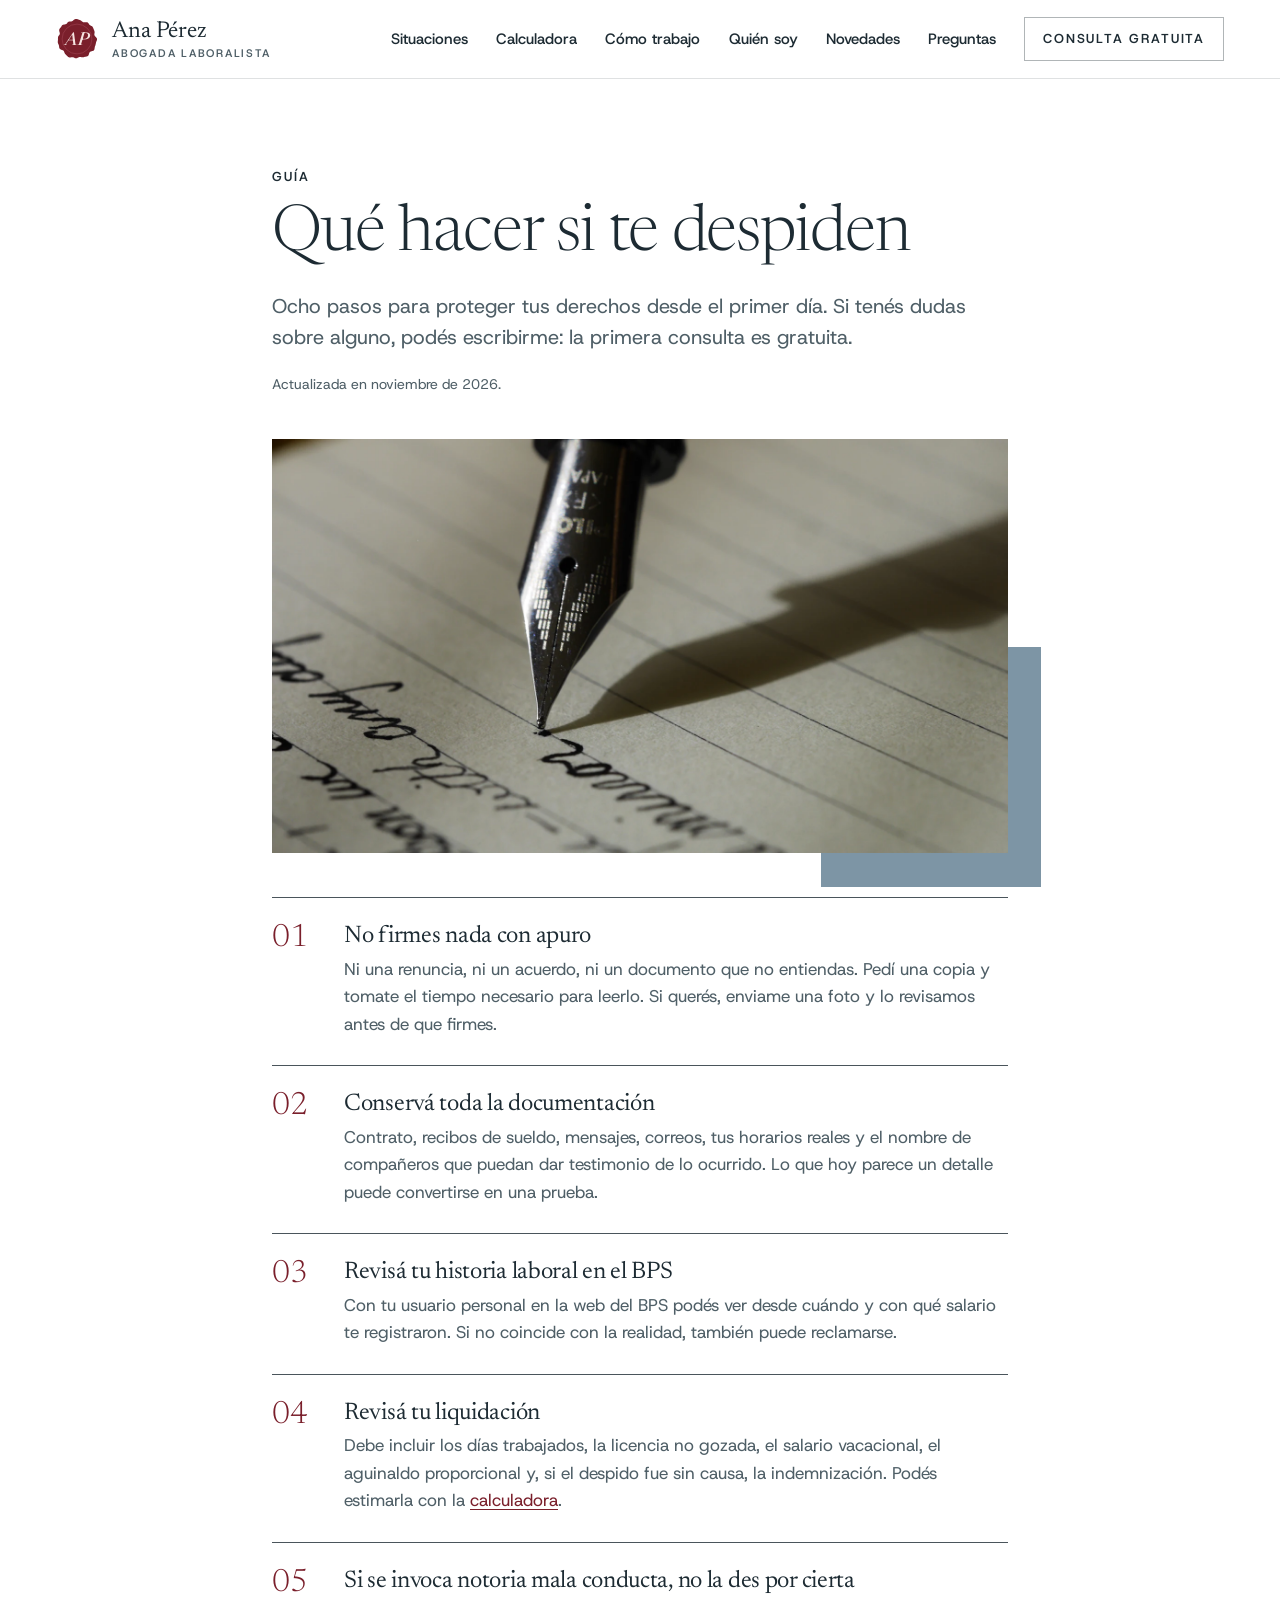
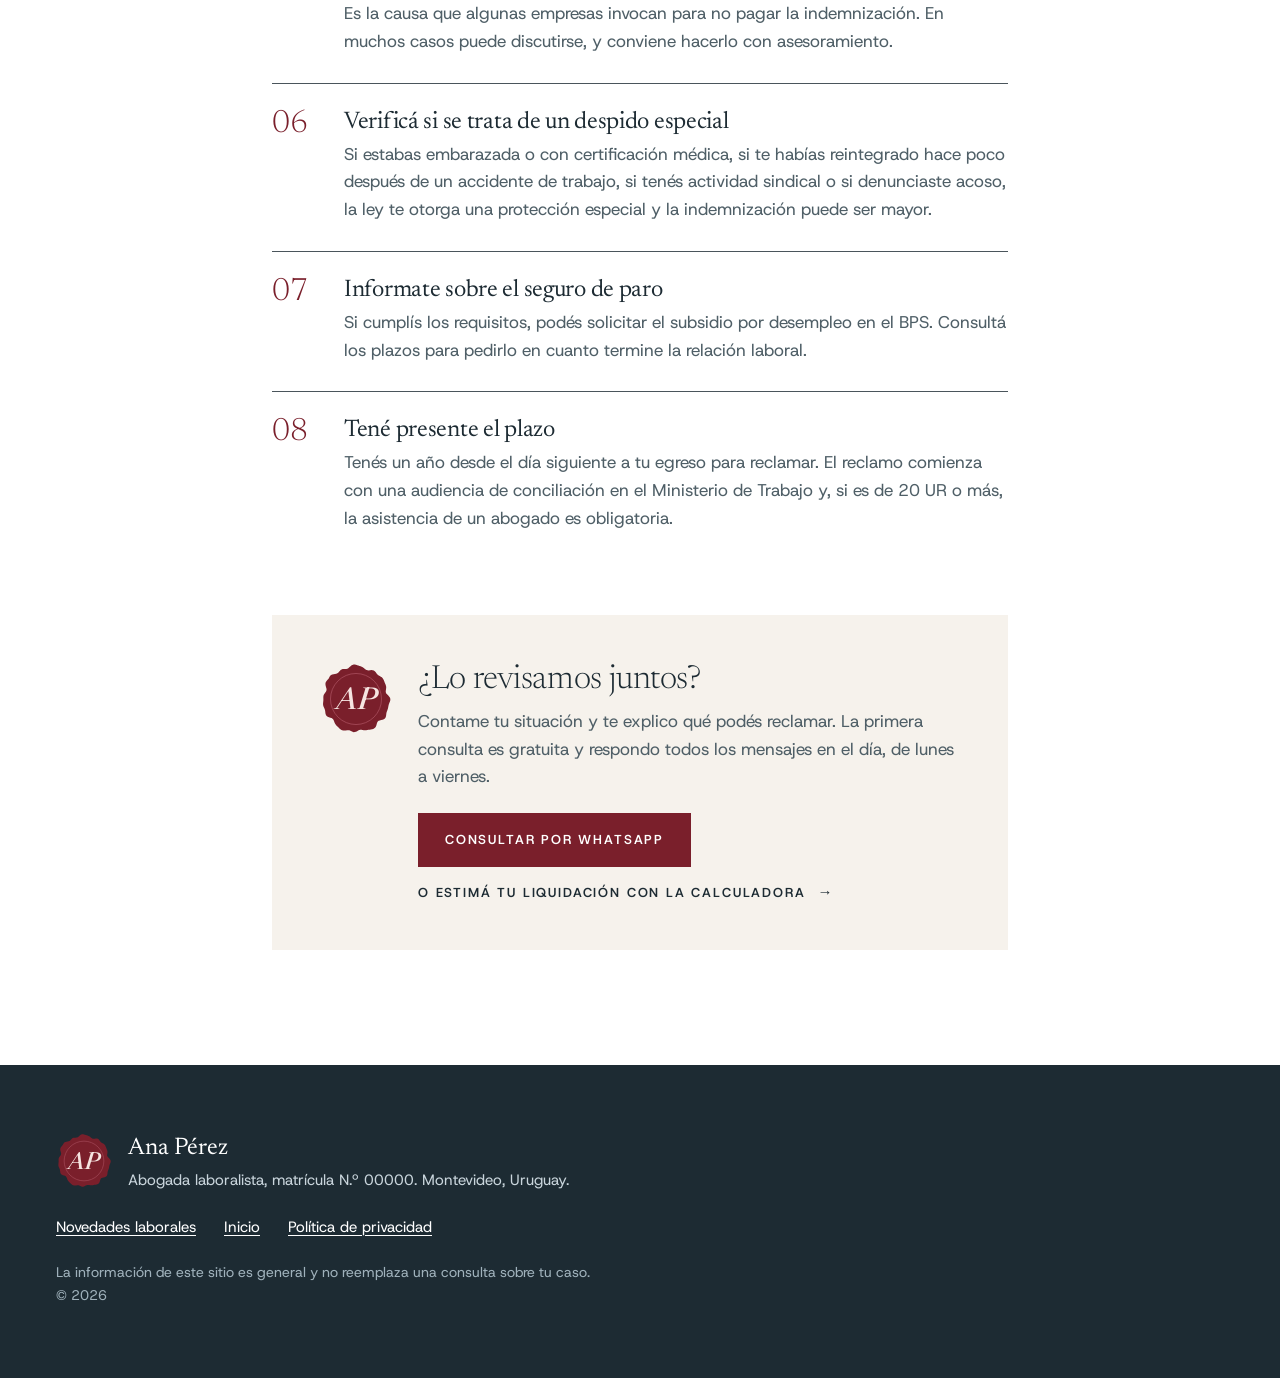
==== commit 8d13875f: "Agregar novedades laborales en la portada y en una página propia - Sección oscura en la portada con " ====
--- a/guia-despido.html
+++ b/guia-despido.html
@@ -57,6 +57,7 @@
         <a href="./#calculadora">Calculadora</a>
         <a href="./#como-trabajo">Cómo trabajo</a>
         <a href="./#quien-soy">Quién soy</a>
+        <a href="novedades.html">Novedades</a>
         <a href="./#preguntas">Preguntas</a>
         <a class="boton boton-chico" href="./#contacto">Consulta gratuita</a>
       </nav>
@@ -132,6 +133,7 @@
         <p><strong>Ana Pérez</strong><br>Abogada laboralista, matrícula N.º&nbsp;00000. Montevideo, Uruguay.</p>
       </div>
       <ul class="pie-enlaces">
+        <li><a href="novedades.html">Novedades laborales</a></li>
         <li><a href="./">Inicio</a></li>
         <li><a href="privacidad.html">Política de privacidad</a></li>
       </ul>
--- a/styles.css
+++ b/styles.css
@@ -193,7 +193,7 @@
   gap: 24px;
   min-height: 78px;
 }
-.marca { display: flex; align-items: center; gap: 14px; color: var(--tinta); text-decoration: none; }
+.marca { display: flex; flex: none; align-items: center; gap: 14px; color: var(--tinta); text-decoration: none; }
 .marca:hover { color: var(--tinta); }
 .marca-sello { flex: none; width: 42px; height: 42px; }
 .marca-texto { display: flex; flex-direction: column; gap: 2px; line-height: 1.1; }
@@ -210,6 +210,7 @@
   white-space: nowrap;
 }
 .menu a:not(.boton):hover { color: var(--lacre); }
+.menu a[aria-current="page"] { color: var(--lacre); }
 .menu .boton { background: transparent; border-color: rgba(29, 43, 51, 0.35); color: var(--tinta); white-space: nowrap; }
 .menu .boton:hover { background: var(--tinta); border-color: var(--tinta); color: #fff; }
 
@@ -546,6 +547,62 @@
 .pregunta dt { margin-bottom: 12px; font-family: var(--serif); font-size: 1.5rem; font-weight: 400; line-height: 1.25; }
 .pregunta dd { margin: 0; color: var(--tinta-suave); }
 
+/* ---------- Novedades en la portada ---------- */
+.novedades { padding: var(--separacion) 0; background: var(--tinta); color: #fff; }
+.novedades h2, .novedades h3 { color: #fff; }
+.novedades .ceja { color: var(--pizarra-clara); }
+.novedades-encabezado {
+  display: grid;
+  grid-template-columns: minmax(0, 7fr) minmax(0, 5fr);
+  gap: 20px clamp(32px, 5vw, 88px);
+  align-items: end;
+  margin-bottom: clamp(44px, 5vw, 72px);
+}
+.novedades-encabezado h2 { max-width: 13em; }
+.novedades-bajada { margin: 0; color: var(--pizarra-clara); font-size: 1.125rem; }
+.novedades-grilla {
+  display: grid;
+  grid-template-columns: repeat(3, minmax(0, 1fr));
+  gap: clamp(28px, 3.5vw, 56px);
+  margin-bottom: 52px;
+}
+.novedad-tarjeta {
+  position: relative;
+  display: flex;
+  flex-direction: column;
+  padding-top: 24px;
+  border-top: 1px solid rgba(255, 255, 255, 0.5);
+}
+.novedad-tarjeta::after {
+  content: "→";
+  margin-top: auto;
+  padding-top: 24px;
+  font-size: 1.125rem;
+  transition: transform 0.2s;
+}
+.novedad-tarjeta:hover::after { transform: translateX(4px); }
+.novedad-tarjeta:focus-within { outline: 2px solid #fff; outline-offset: 8px; }
+.novedad-meta {
+  display: flex;
+  flex-wrap: wrap;
+  align-items: baseline;
+  gap: 4px 14px;
+  max-width: none;
+  margin: 0 0 16px;
+  font-size: 0.8125rem;
+}
+.novedad-tema { font-size: 0.75rem; font-weight: 600; letter-spacing: 0.14em; text-transform: uppercase; }
+.novedades .novedad-meta { color: var(--pizarra-clara); }
+.novedad-tarjeta h3 { margin-bottom: 14px; font-size: 1.625rem; font-weight: 300; line-height: 1.2; }
+.novedad-tarjeta h3 a { color: inherit; text-decoration: none; }
+.novedad-tarjeta h3 a::after { content: ""; position: absolute; inset: 0; }
+.novedad-tarjeta h3 a:focus-visible { outline: none; }
+.novedad-tarjeta:hover h3 a { text-decoration: underline; text-decoration-thickness: 1px; text-underline-offset: 0.18em; }
+.novedad-tarjeta p:not(.novedad-meta) { margin: 0; color: var(--pizarra-clara); font-size: 0.9375rem; }
+.novedades .enlace-ceja { color: #fff; }
+.novedades .enlace-ceja:hover { color: var(--pizarra-clara); }
+.novedades :focus-visible { outline-color: #fff; }
+
 /* ---------- Contacto ---------- */
 .contacto-grilla {
   display: grid;
@@ -678,6 +735,20 @@
 .cierre p { color: var(--tinta-suave); }
 .cierre .acciones { display: flex; flex-wrap: wrap; align-items: center; gap: 16px 28px; margin-top: 22px; }
 
+/* ---------- Página de novedades ---------- */
+.novedades-cabeza { padding-bottom: 12px; }
+.lista-novedades { margin-top: 36px; }
+.novedad { padding: 40px 0 44px; border-top: 1px solid var(--linea-fuerte); scroll-margin-top: 104px; }
+.novedad .novedad-meta { color: var(--tinta-suave); }
+.novedad .novedad-tema { color: var(--lacre); }
+.pagina .novedad h2 { margin: 0 0 16px; font-size: clamp(1.75rem, 1.35rem + 1.3vw, 2.5rem); font-weight: 300; line-height: 1.14; }
+.novedad p { max-width: none; }
+.novedad-resumen { font-size: 1.1875rem; line-height: 1.55; }
+.novedad-practica { margin: 28px 0 22px; padding: 20px 24px; border-left: 2px solid var(--lacre); background: var(--marfil); }
+.novedad-practica p:last-child { margin-bottom: 0; }
+.novedad-fuente { margin: 0; color: var(--tinta-suave); font-size: 0.875rem; }
+.novedad:target .novedad-practica { background: var(--lacre-claro); }
+
 /* ---------- Pantallas medianas y chicas ---------- */
 @media (max-width: 1000px) {
   .portada-grilla, .consultorio, .calc, .dividido, .dividido-invertido, .contacto-grilla { grid-template-columns: minmax(0, 1fr); }
@@ -688,9 +759,11 @@
   .dividido-foto { max-width: 560px; margin-right: var(--bloque); }
   .dividido-invertido .dividido-foto { margin-right: 0; margin-left: var(--bloque); }
   .preguntas { columns: 1; }
-}
-
-@media (max-width: 980px) {
+  .novedades-encabezado, .novedades-grilla { grid-template-columns: minmax(0, 1fr); }
+  .novedades-grilla { gap: 40px; }
+}
+
+@media (max-width: 1180px) {
   .menu-boton { display: inline-flex; align-items: center; }
   .menu {
     position: absolute;
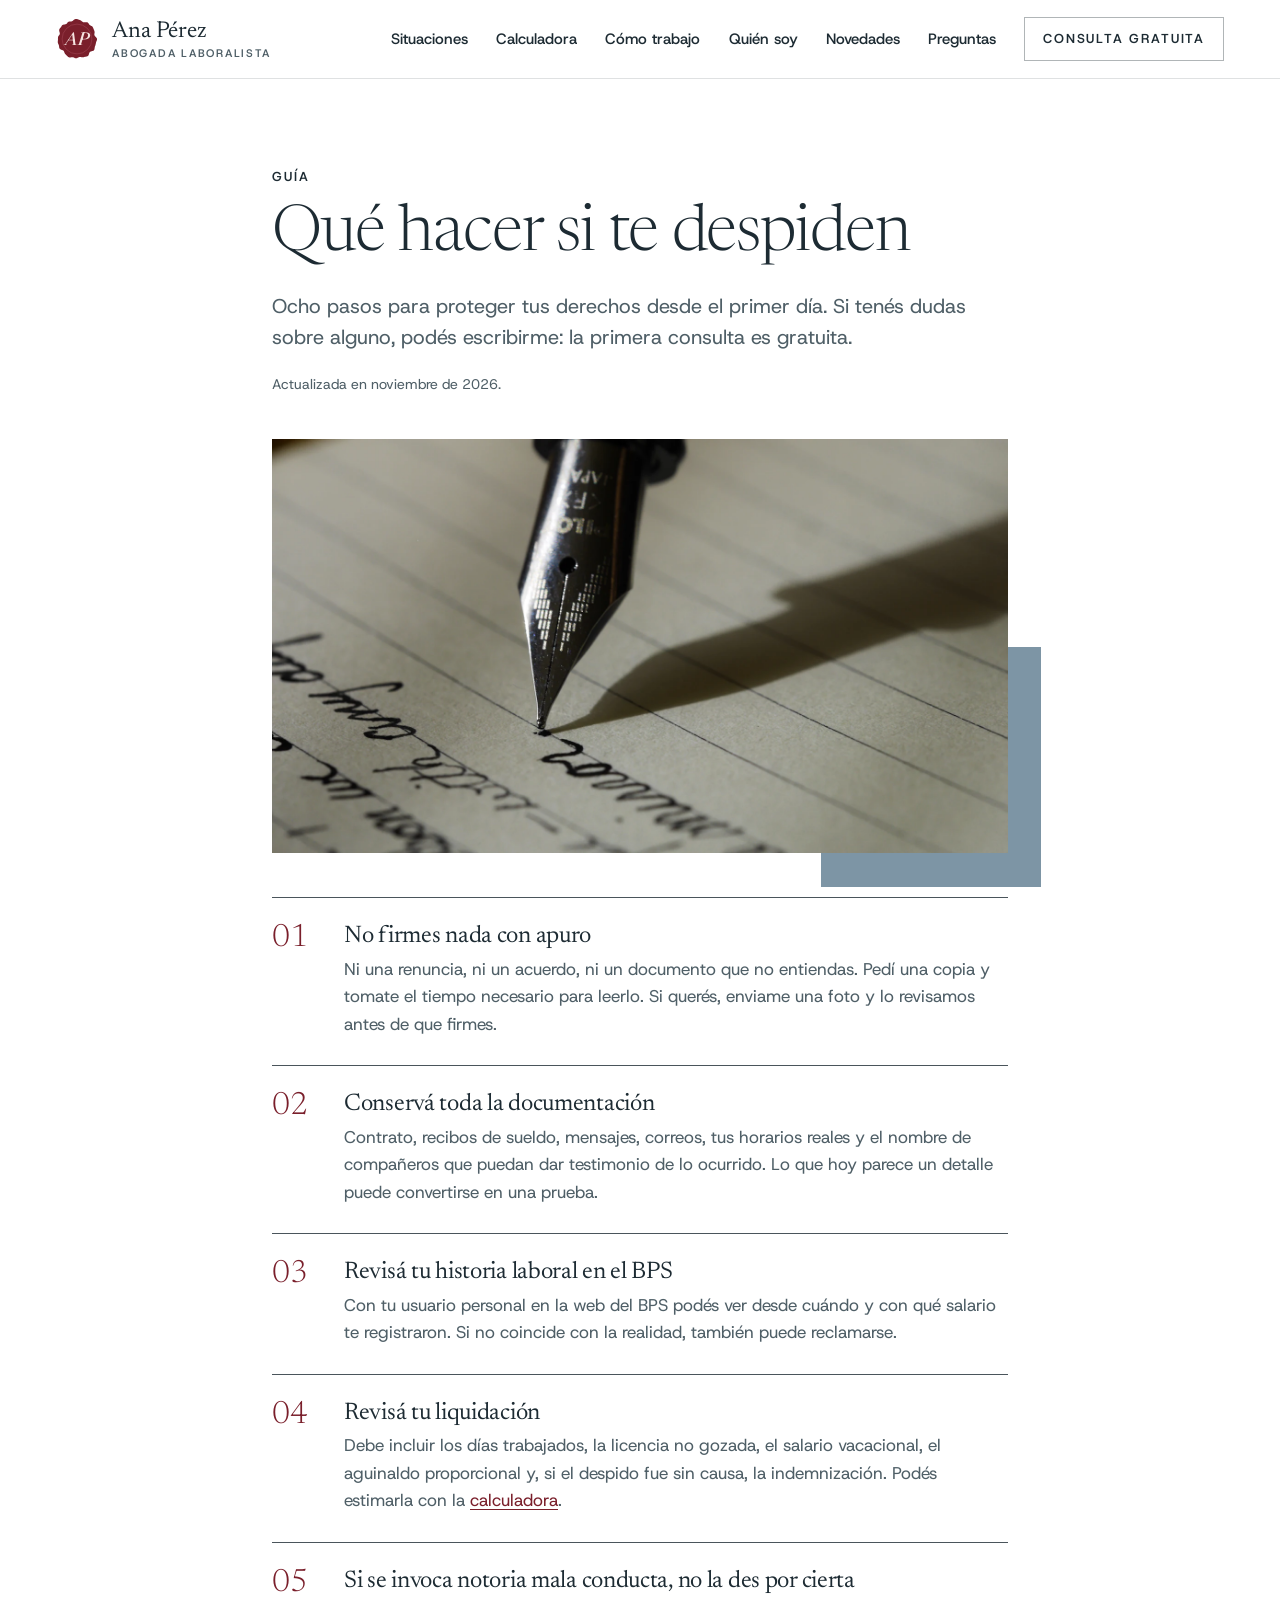
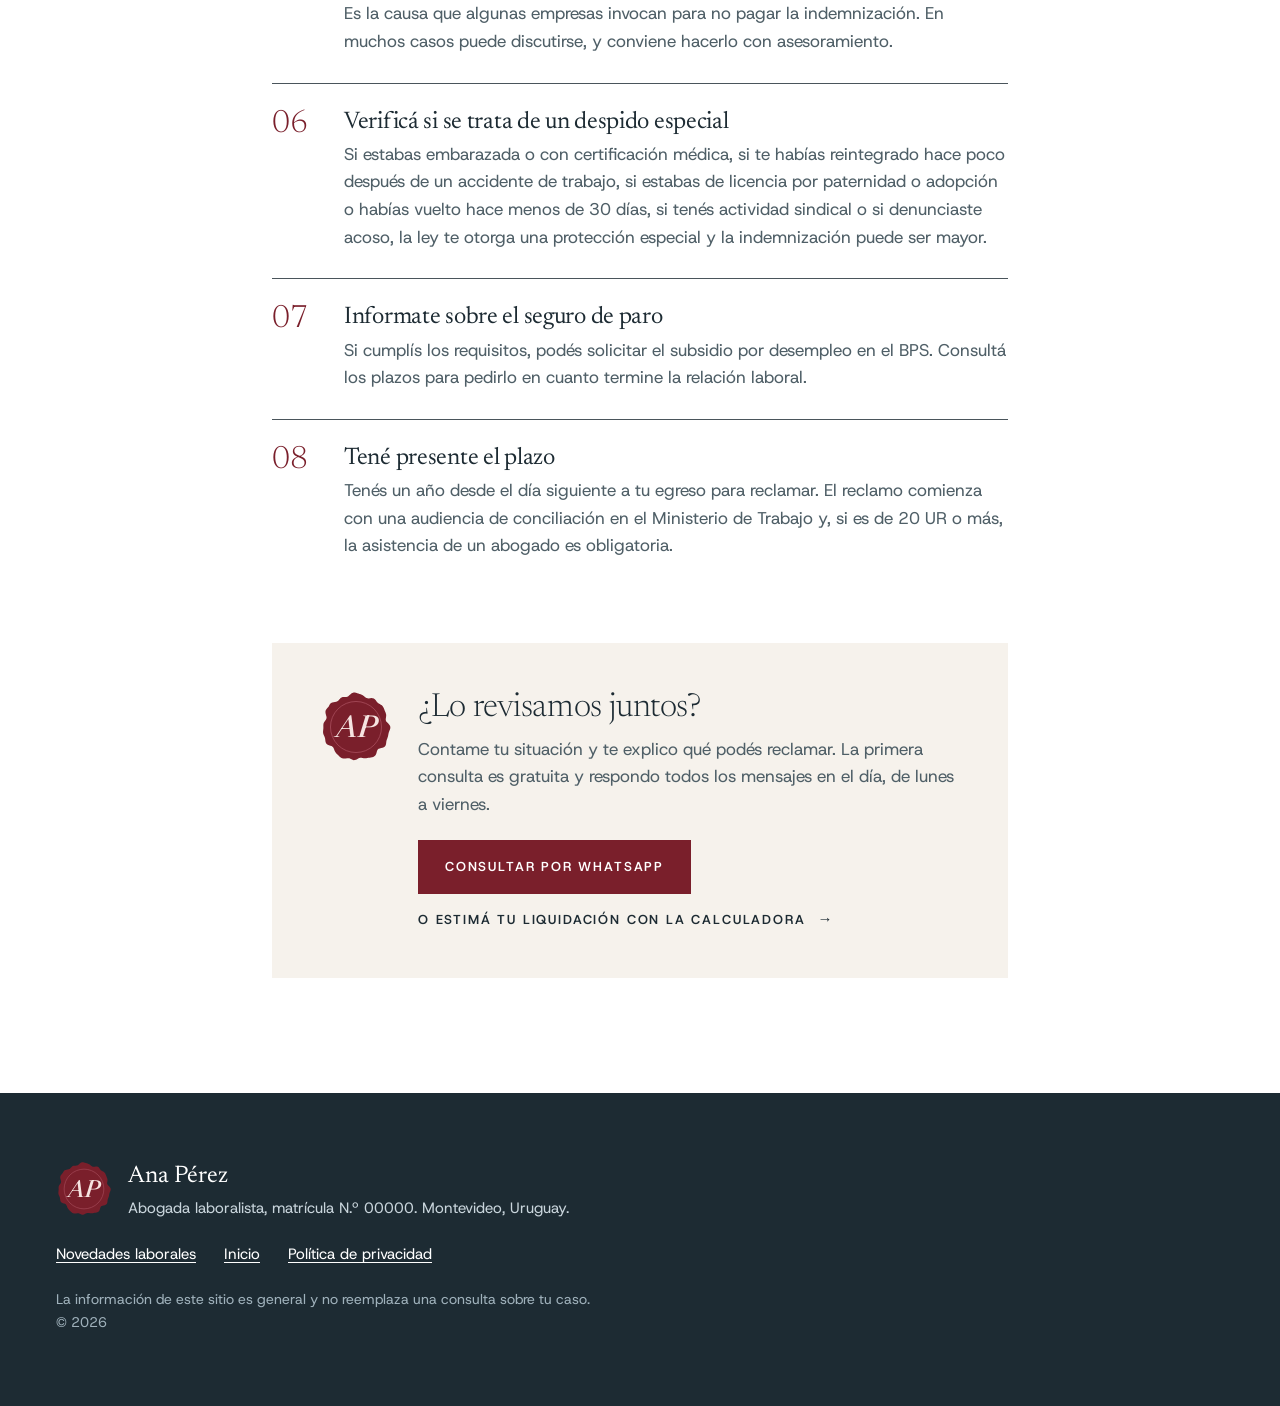
==== commit 48a47f34: "Incluir la protección por paternidad entre los despidos especiales La Ley 19.161 (art. 8 bis) impide" ====
--- a/guia-despido.html
+++ b/guia-despido.html
@@ -99,7 +99,7 @@
           </li>
           <li>
             <h2>Verificá si se trata de un despido especial</h2>
-            <p>Si estabas embarazada o con certificación médica, si te habías reintegrado hace poco después de un accidente de trabajo, si tenés actividad sindical o si denunciaste acoso, la ley te otorga una protección especial y la indemnización puede ser mayor.</p>
+            <p>Si estabas embarazada o con certificación médica, si te habías reintegrado hace poco después de un accidente de trabajo, si estabas de licencia por paternidad o adopción o habías vuelto hace menos de 30 días, si tenés actividad sindical o si denunciaste acoso, la ley te otorga una protección especial y la indemnización puede ser mayor.</p>
           </li>
           <li>
             <h2>Informate sobre el seguro de paro</h2>
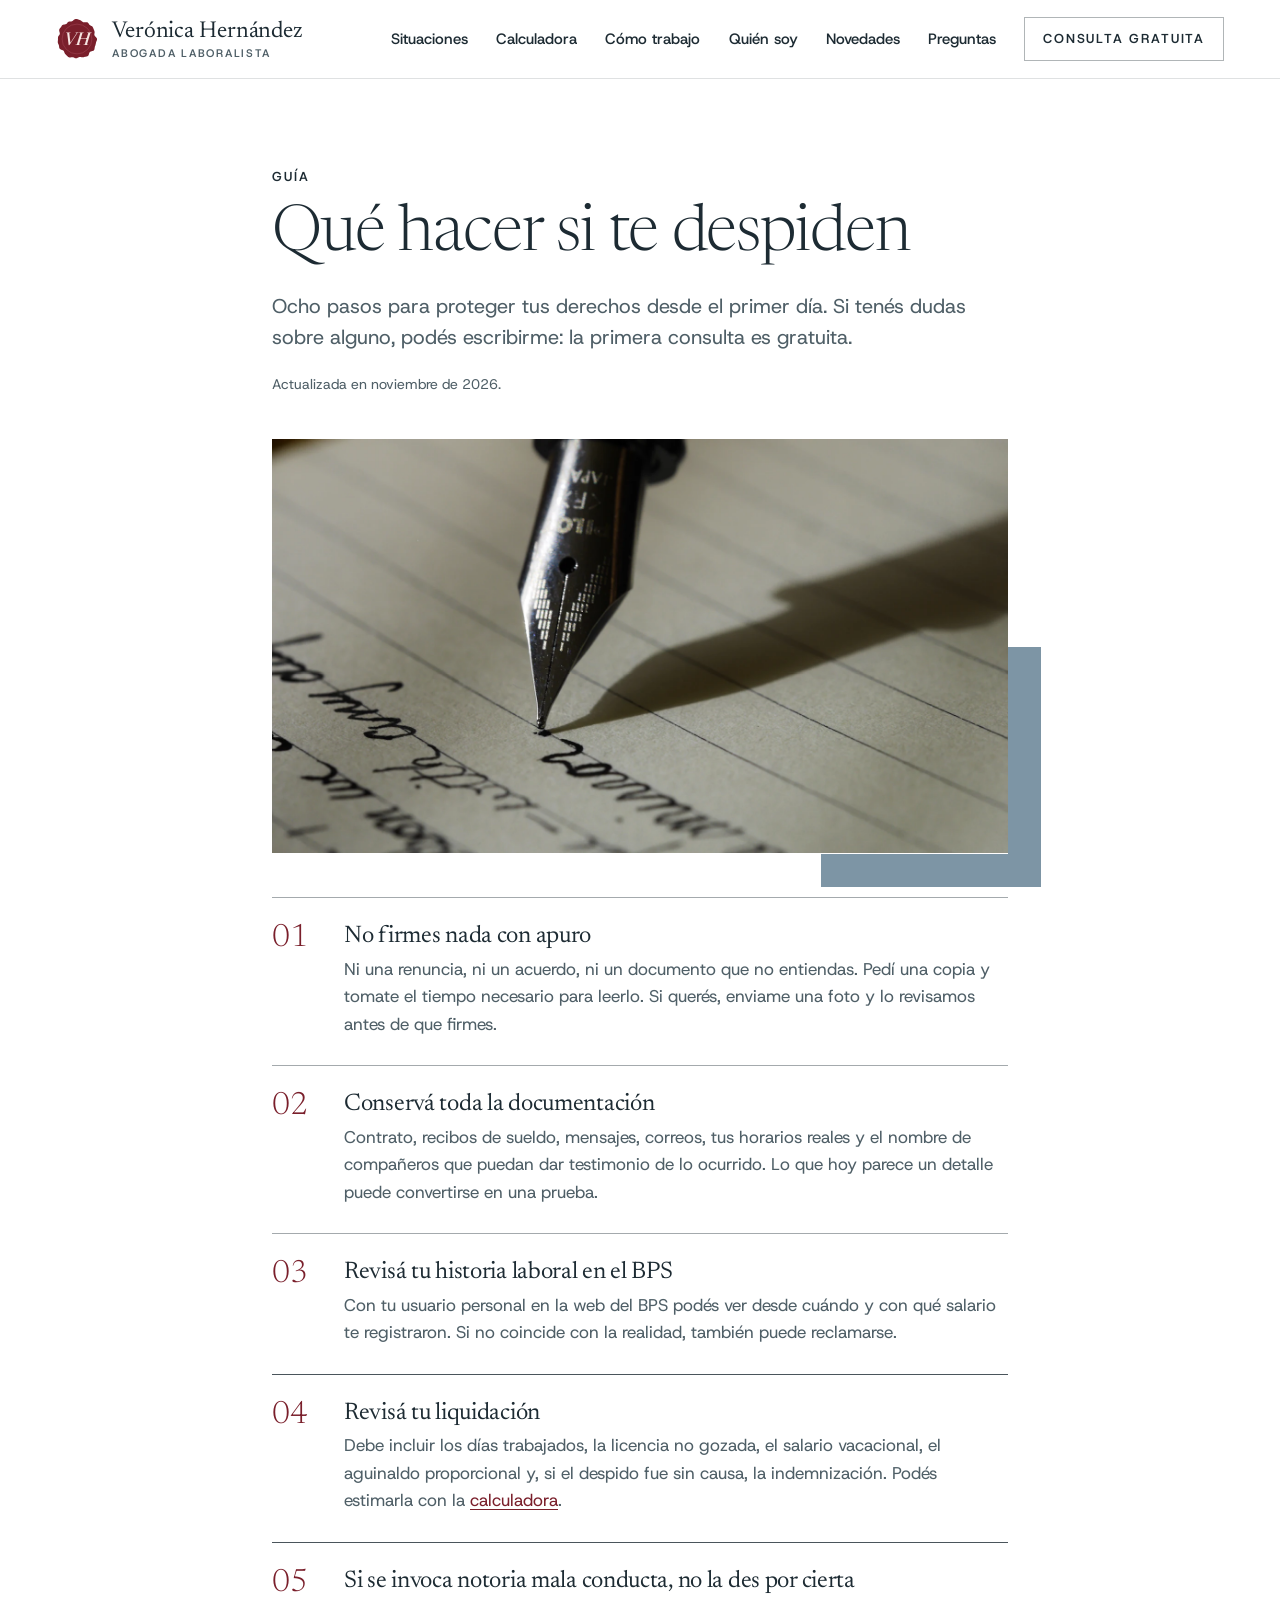
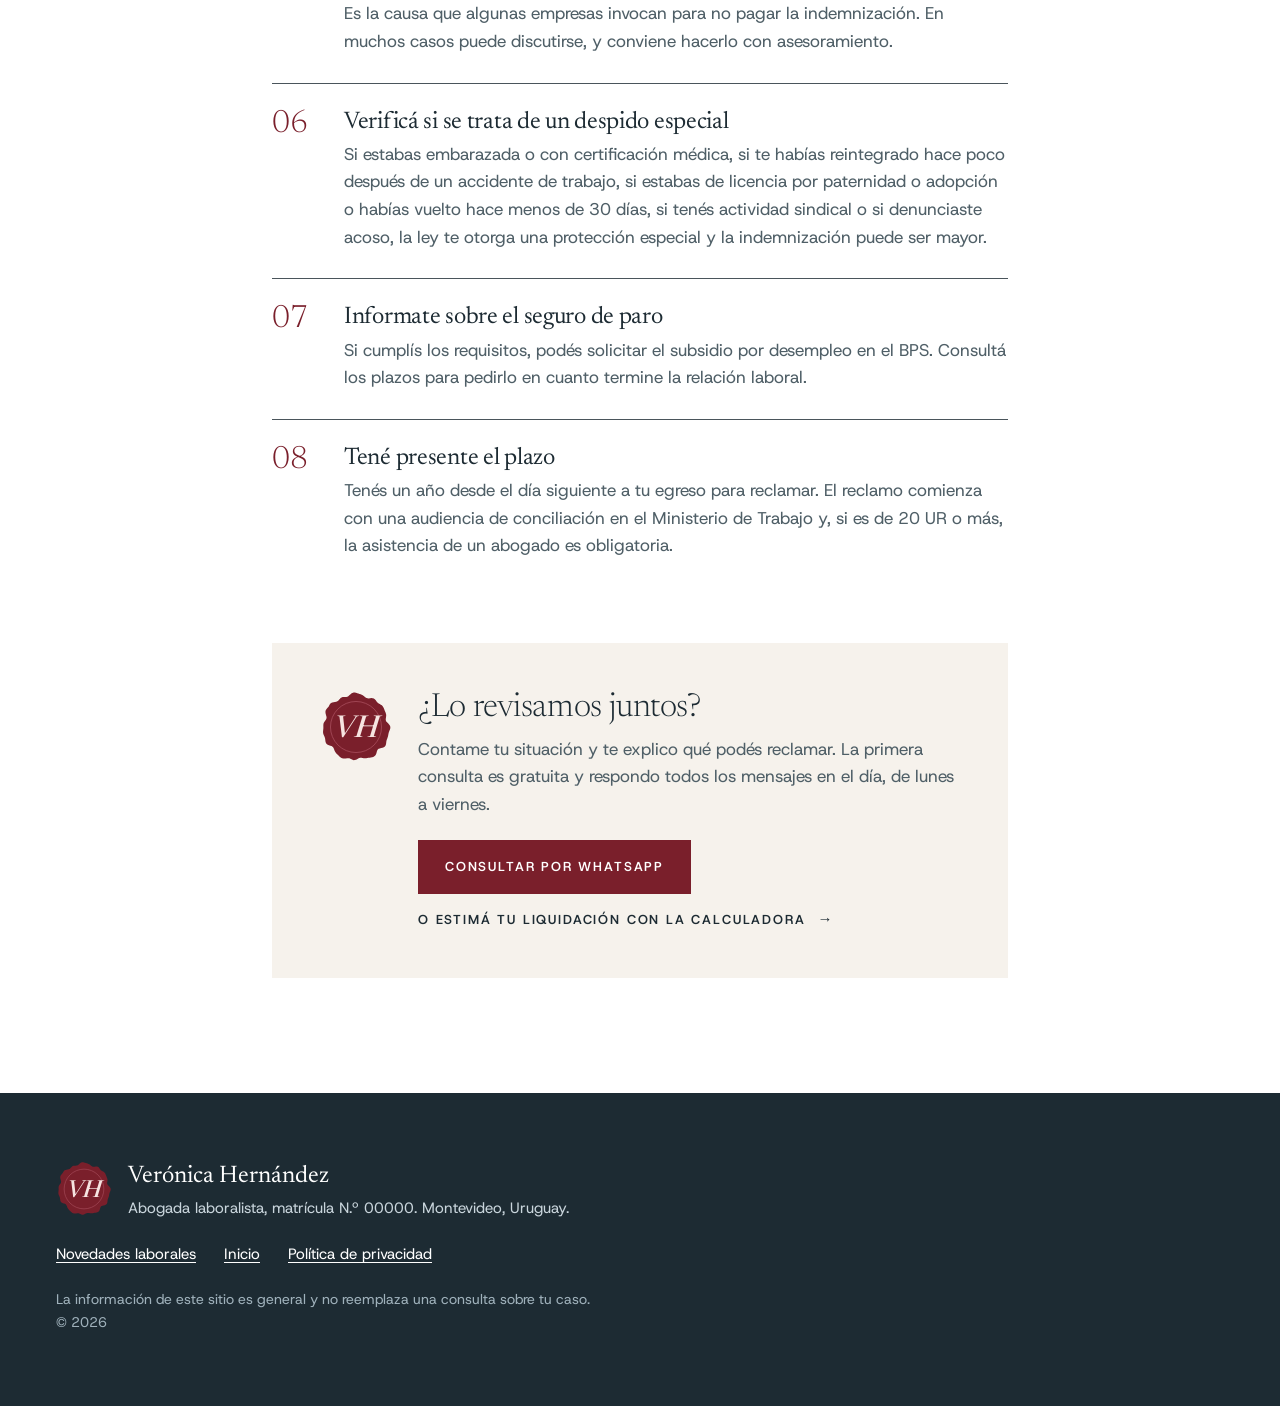
==== commit 0f65784d: "Cambiar el nombre de ejemplo a Verónica Hernández El nombre provisorio pasa a ser Verónica Hernández" ====
--- a/guia-despido.html
+++ b/guia-despido.html
@@ -3,7 +3,7 @@
 <head>
   <meta charset="utf-8">
   <meta name="viewport" content="width=device-width, initial-scale=1">
-  <title>Qué hacer si te despiden en Uruguay | Ana Pérez, abogada laboralista</title>
+  <title>Qué hacer si te despiden en Uruguay | Verónica Hernández</title>
   <meta name="description" content="Ocho pasos para proteger tus derechos si te despiden: qué no firmar, qué conservar, cómo revisar tu liquidación y qué plazos tenés para reclamar.">
   <meta property="og:type" content="article">
   <meta property="og:locale" content="es_UY">
@@ -29,13 +29,13 @@
         <circle cx="110" cy="110" r="82" fill="#6b1a25"/>
         <circle cx="110" cy="110" r="76" fill="none" stroke="#a04553" stroke-width="1.1"/>
         <circle cx="110" cy="110" r="51" fill="none" stroke="#a04553" stroke-width="1"/>
-        <text font-family="Newsreader, Georgia, serif" font-weight="600" font-size="10.5" fill="#ecd0cd"><textPath href="#sello-aro" textLength="398" lengthAdjust="spacing">DRA. ANA PÉREZ • ABOGADA LABORALISTA • MAT. 00000 •</textPath></text>
-        <text x="110" y="127" text-anchor="middle" font-family="Newsreader, Georgia, serif" font-style="italic" font-weight="500" font-size="50" fill="#f6e4e1">AP</text>
+        <text font-family="Newsreader, Georgia, serif" font-weight="600" font-size="9.8" fill="#ecd0cd"><textPath href="#sello-aro" textLength="398" lengthAdjust="spacing">DRA. VERÓNICA HERNÁNDEZ • ABOGADA LABORALISTA • MAT. 00000 •</textPath></text>
+        <text x="110" y="127" text-anchor="middle" font-family="Newsreader, Georgia, serif" font-style="italic" font-weight="500" font-size="50" fill="#f6e4e1">VH</text>
       </symbol>
       <symbol id="sello-simple" viewBox="0 0 220 220">
         <path d="M214.9 110.0 L214.8 113.7 L213.8 117.3 L212.4 120.8 L211.0 124.2 L209.9 127.6 L209.1 131.1 L208.5 134.6 L207.8 138.0 L206.8 141.4 L205.6 144.8 L204.3 148.1 L203.3 151.5 L202.6 155.2 L202.2 159.0 L201.6 162.9 L200.4 166.5 L198.3 169.6 L195.1 171.9 L191.1 173.4 L186.8 174.4 L182.6 175.4 L179.1 176.7 L176.5 178.9 L174.8 181.9 L173.5 185.7 L172.4 189.9 L170.9 193.9 L168.9 197.3 L166.1 199.7 L162.7 201.3 L159.1 202.3 L155.4 203.0 L151.7 203.6 L148.1 204.3 L144.6 205.0 L141.0 205.5 L137.4 205.6 L133.7 205.2 L130.1 204.6 L126.6 204.1 L123.2 204.2 L120.0 205.0 L116.7 206.5 L113.4 208.4 L110.0 210.2 L106.5 211.2 L102.9 211.3 L99.5 210.3 L96.1 208.7 L92.9 207.0 L89.7 205.7 L86.3 205.2 L82.7 205.3 L78.8 205.9 L74.9 206.4 L71.1 206.3 L67.5 205.5 L64.2 203.8 L61.3 201.6 L58.6 199.1 L55.9 196.5 L53.3 194.1 L50.7 191.6 L48.3 189.0 L46.3 186.0 L44.6 182.6 L43.3 179.0 L42.1 175.6 L40.5 172.5 L38.3 170.2 L35.3 168.4 L31.5 167.0 L27.4 165.7 L23.5 164.0 L20.4 161.8 L18.2 158.8 L16.9 155.4 L16.4 151.7 L16.0 148.0 L15.4 144.4 L14.4 141.1 L12.9 137.8 L11.4 134.6 L10.2 131.2 L9.4 127.7 L9.3 124.2 L9.6 120.6 L10.0 117.0 L10.3 113.5 L10.3 110.0 L10.2 106.5 L10.3 103.0 L10.8 99.6 L12.1 96.2 L14.1 93.1 L16.3 90.1 L18.4 87.2 L19.7 84.1 L20.1 80.8 L19.5 77.1 L18.3 73.0 L17.1 68.7 L16.6 64.4 L17.0 60.5 L18.4 57.1 L20.6 54.1 L23.1 51.4 L25.5 48.6 L27.5 45.5 L29.2 42.2 L31.2 39.1 L33.9 36.6 L37.5 34.9 L41.6 34.0 L45.8 33.5 L49.7 32.8 L53.0 31.5 L55.7 29.5 L58.1 26.9 L60.4 24.1 L63.0 21.5 L65.9 19.6 L69.3 18.5 L72.9 18.2 L76.6 18.2 L80.2 18.1 L83.4 17.4 L86.5 15.8 L89.5 13.3 L92.5 10.5 L95.6 7.8 L99.1 5.9 L102.6 4.9 L106.3 4.8 L110.0 5.5 L113.6 6.6 L117.2 7.7 L120.6 8.8 L124.1 9.9 L127.4 11.3 L130.6 13.0 L133.6 15.2 L136.5 17.7 L139.3 20.0 L142.1 21.7 L145.3 22.5 L148.9 22.6 L152.8 22.2 L156.9 21.7 L160.9 21.9 L164.4 22.9 L167.4 24.9 L169.8 27.7 L171.9 30.7 L174.0 33.7 L176.5 36.2 L179.3 38.2 L182.5 40.0 L185.8 41.7 L188.9 43.8 L191.5 46.4 L193.5 49.4 L195.0 52.7 L196.3 56.1 L197.6 59.4 L198.9 62.7 L200.3 65.9 L201.5 69.3 L202.2 72.8 L202.2 76.4 L201.7 80.2 L201.1 83.9 L200.8 87.4 L201.4 90.6 L203.0 93.6 L205.6 96.6 L208.7 99.6 L211.7 102.9 L213.9 106.4Z" fill="#7a1f2b"/>
         <circle cx="110" cy="110" r="78" fill="none" stroke="#a04553" stroke-width="3"/>
-        <text x="110" y="142" text-anchor="middle" font-family="Newsreader, Georgia, serif" font-style="italic" font-weight="500" font-size="92" fill="#f6e4e1">AP</text>
+        <text x="110" y="142" text-anchor="middle" font-family="Newsreader, Georgia, serif" font-style="italic" font-weight="500" font-size="92" fill="#f6e4e1">VH</text>
       </symbol>
     </defs>
   </svg>
@@ -47,7 +47,7 @@
       <a class="marca" href="./">
         <svg class="marca-sello" viewBox="0 0 220 220" aria-hidden="true"><use href="#sello-simple"/></svg>
         <span class="marca-texto">
-          <span class="marca-nombre">Ana Pérez</span>
+          <span class="marca-nombre">Verónica Hernández</span>
           <span class="marca-rol">Abogada laboralista</span>
         </span>
       </a>
@@ -130,7 +130,7 @@
     <div class="contenedor pie-grilla">
       <div class="pie-marca">
         <svg class="pie-sello" viewBox="0 0 220 220" aria-hidden="true"><use href="#sello-simple"/></svg>
-        <p><strong>Ana Pérez</strong><br>Abogada laboralista, matrícula N.º&nbsp;00000. Montevideo, Uruguay.</p>
+        <p><strong>Verónica Hernández</strong><br>Abogada laboralista, matrícula N.º&nbsp;00000. Montevideo, Uruguay.</p>
       </div>
       <ul class="pie-enlaces">
         <li><a href="novedades.html">Novedades laborales</a></li>
@@ -143,7 +143,7 @@
 
   <a class="wa-flotante js-wa" href="https://wa.me/59899000000" target="_blank" rel="noopener" data-texto="Hola, quisiera hacer una consulta laboral.">
     <span class="wa-icono" aria-hidden="true"><svg viewBox="0 0 24 24"><path d="M12 2a10 10 0 0 0-8.6 15.1L2 22l5-1.3A10 10 0 1 0 12 2zm0 18.2a8.2 8.2 0 0 1-4.2-1.1l-.3-.2-3 .8.8-2.9-.2-.3A8.2 8.2 0 1 1 12 20.2zm4.5-6.1c-.2-.1-1.5-.7-1.7-.8s-.4-.1-.6.1-.7.8-.8 1-.3.2-.5.1a6.7 6.7 0 0 1-2-1.2 7.4 7.4 0 0 1-1.4-1.7c-.1-.3 0-.4.1-.5l.4-.4.2-.4v-.4l-.8-1.9c-.2-.5-.4-.4-.6-.4h-.5a1 1 0 0 0-.7.3 3 3 0 0 0-.9 2.2 5.1 5.1 0 0 0 1.1 2.7 11.6 11.6 0 0 0 4.4 3.9c1.6.7 2.3.8 3.1.6a2.6 2.6 0 0 0 1.7-1.2 2.1 2.1 0 0 0 .2-1.2c-.1-.1-.3-.2-.5-.3z"/></svg></span>
-    <span class="wa-textos"><strong>WhatsApp con Ana Pérez</strong><span>Respuesta en el día</span></span>
+    <span class="wa-textos"><strong>WhatsApp con Verónica Hernández</strong><span>Respuesta en el día</span></span>
   </a>
 
   <script src="script.js" defer></script>
--- a/styles.css
+++ b/styles.css
@@ -1,5 +1,5 @@
 /* =========================================================
-   Estudio Ana Pérez · diseño editorial
+   Estudio Verónica Hernández · diseño editorial
    Referencias: la sobriedad editorial de los grandes estudios
    (titulares serif livianos, bloques geométricos, fotografía
    abstracta) con la identidad propia del sello de lacre.
@@ -52,6 +52,16 @@
   --margen: clamp(16px, 4.5vw, 56px);
   --separacion: clamp(80px, 9vw, 136px);
   --bloque: clamp(18px, 2.6vw, 36px);
+
+  /* Movimiento: tiempos y curvas (ver "Movimiento" más abajo) */
+  --mov-breve: 160ms;
+  --mov-medio: 480ms;
+  --mov-largo: 900ms;
+  --mov-escalon: 80ms;
+  --mov-distancia: 16px;
+  --curva-calma: cubic-bezier(0.22, 0.61, 0.36, 1);
+  --curva-firme: cubic-bezier(0.65, 0, 0.35, 1);
+  --curva-sello: cubic-bezier(0.2, 0.8, 0.2, 1);
 }
 
 *, *::before, *::after { box-sizing: border-box; }
@@ -149,7 +159,7 @@
   text-decoration: none;
   text-transform: uppercase;
   cursor: pointer;
-  transition: background-color 0.2s, border-color 0.2s, color 0.2s;
+  transition: background-color var(--mov-breve), border-color var(--mov-breve), color var(--mov-breve);
 }
 .boton:hover { background: var(--lacre-oscuro); border-color: var(--lacre-oscuro); color: #fff; }
 .boton-linea { background: transparent; border-color: rgba(29, 43, 51, 0.4); color: var(--tinta); }
@@ -171,8 +181,9 @@
   margin-left: 12px;
   font-size: 1.15em;
   letter-spacing: 0;
-  transition: transform 0.2s;
-}
+  transition: transform var(--mov-breve) var(--curva-calma);
+}
+.enlace-ceja, .enlace-fuerte { transition: color var(--mov-breve); }
 .enlace-ceja:hover, .enlace-fuerte:hover { color: var(--lacre); }
 .enlace-ceja:hover::after, .enlace-fuerte:hover::after { transform: translateX(4px); }
 
@@ -236,6 +247,9 @@
 .bloque-inferior::after { right: 0; bottom: 0; width: var(--bloque); height: 280%; min-height: 150px; }
 .bloque-lateral { right: calc(var(--bloque) * -1); bottom: calc(var(--bloque) * -1); width: var(--bloque); height: 58%; }
 .bloque-lateral::after { right: 0; bottom: 0; width: 220px; height: var(--bloque); }
+/* Cada L crece desde su esquina. */
+.bloque-superior { transform-origin: left top; }
+.bloque-inferior, .bloque-lateral { transform-origin: right bottom; }
 
 /* ---------- Espacios para completar ---------- */
 .blanco {
@@ -253,7 +267,7 @@
   line-height: 1.25;
   -webkit-appearance: none;
   appearance: none;
-  transition: border-color 0.15s, background-color 0.15s;
+  transition: border-color var(--mov-breve), background-color var(--mov-breve);
 }
 .blanco:hover { border-bottom-color: var(--lacre); }
 .blanco:focus { outline: none; border-bottom-color: var(--lacre); background-color: var(--lacre-claro); }
@@ -292,7 +306,7 @@
   width: 100%;
   aspect-ratio: 4 / 5;
   object-fit: cover;
-  animation: revelar 1.1s cubic-bezier(0.2, 0.7, 0.2, 1) 0.1s both;
+  animation: revelar var(--mov-largo) var(--curva-firme) 120ms both;
 }
 .portada-sello {
   position: absolute;
@@ -303,7 +317,23 @@
   height: 156px;
   filter: drop-shadow(0 8px 14px rgba(29, 43, 51, 0.24));
   transform: rotate(-10deg);
-  animation: sellar 0.7s cubic-bezier(0.2, 0.8, 0.2, 1) 0.95s both;
+  animation: sellar 700ms var(--curva-sello) 1300ms both;
+}
+/* Entrada de la portada: primero se lee y después se firma. Etiqueta, título,
+   texto, acciones y nota, de a una; la foto se revela a la par; los bloques
+   crecen desde su esquina y el sello llega al final. */
+.portada-texto > * { animation: aparecer var(--mov-medio) var(--curva-calma) both; }
+.portada-texto > :nth-child(1) { animation-delay: 100ms; }
+.portada-texto > :nth-child(2) { animation-delay: 180ms; }
+.portada-texto > :nth-child(3) { animation-delay: 260ms; }
+.portada-texto > :nth-child(4) { animation-delay: 340ms; }
+.portada-texto > :nth-child(5) { animation-delay: 420ms; }
+.portada-foto .bloque { animation: crecer var(--mov-largo) var(--curva-firme) 700ms both; }
+@keyframes aparecer {
+  from { opacity: 0; translate: 0 var(--mov-distancia); }
+}
+@keyframes crecer {
+  from { scale: 0; }
 }
 @keyframes revelar {
   from { clip-path: inset(100% 0 0 0); transform: scale(1.05); }
@@ -365,7 +395,7 @@
   text-align: left;
   text-decoration: none;
   cursor: pointer;
-  transition: color 0.2s;
+  transition: color var(--mov-breve);
 }
 .indice a::after, .indice button::after {
   content: "→";
@@ -374,7 +404,7 @@
   font: 400 1.125rem var(--sans);
   opacity: 0;
   transform: translateX(-6px);
-  transition: opacity 0.2s, transform 0.2s;
+  transition: opacity var(--mov-breve), transform var(--mov-breve) var(--curva-calma);
 }
 .indice a:hover, .indice button:hover, .indice [aria-selected="true"] { color: var(--tinta); }
 .indice button:hover::after, .indice [aria-selected="true"]::after { opacity: 1; transform: none; }
@@ -486,6 +516,7 @@
 .dividido-foto img { position: relative; z-index: 1; width: 100%; aspect-ratio: 4 / 5; object-fit: cover; }
 .dividido-invertido .bloque-lateral { right: auto; left: calc(var(--bloque) * -1); }
 .dividido-invertido .bloque-lateral::after { right: auto; left: 0; }
+.dividido-invertido .bloque-lateral { transform-origin: left bottom; }
 
 .pasos { margin: 0; padding: 0; list-style: none; counter-reset: paso; }
 .pasos li {
@@ -529,6 +560,8 @@
   font-family: var(--serif);
   text-align: center;
   transform: rotate(-3deg);
+  /* Al sellarse crece desde el borde derecho, para no salirse de la pantalla en el teléfono. */
+  transform-origin: 100% 50%;
 }
 .sp-nombre { font-size: 1.375rem; font-weight: 600; line-height: 1.2; }
 .sp-rol { font-size: 1.0625rem; font-style: italic; }
@@ -578,7 +611,7 @@
   margin-top: auto;
   padding-top: 24px;
   font-size: 1.125rem;
-  transition: transform 0.2s;
+  transition: transform var(--mov-breve) var(--curva-calma);
 }
 .novedad-tarjeta:hover::after { transform: translateX(4px); }
 .novedad-tarjeta:focus-within { outline: 2px solid #fff; outline-offset: 8px; }
@@ -689,7 +722,7 @@
   box-shadow: 0 4px 18px rgba(29, 43, 51, 0.2);
   color: var(--tinta);
   text-decoration: none;
-  transition: opacity 0.2s, transform 0.2s;
+  transition: opacity var(--mov-medio) var(--curva-calma), transform var(--mov-medio) var(--curva-calma);
 }
 .wa-flotante:hover { color: var(--tinta); }
 .wa-flotante.oculto { opacity: 0; transform: translateY(12px); pointer-events: none; }
@@ -763,7 +796,7 @@
   .novedades-grilla { gap: 40px; }
 }
 
-@media (max-width: 1180px) {
+@media (max-width: 1240px) {
   .menu-boton { display: inline-flex; align-items: center; }
   .menu {
     position: absolute;
@@ -807,6 +840,57 @@
   .sp-nombre { font-size: 1.125rem; }
 }
 
+/* ---------- Movimiento ----------
+   Lo que entra al cargar (la portada y el comienzo de cada página) usa
+   animaciones. Lo que aparece al bajar lo marca script.js con data-mov
+   ("aparece", "revela", "crece" o "sella") y el orden dentro de su grupo
+   (--orden); cuando el grupo entra en pantalla recibe .en-vista, una sola vez. */
+.pagina-cuerpo > .ceja, .pagina-cuerpo > h1, .novedades-cabeza > *, .pagina-bajada, .pagina-fecha {
+  animation: aparecer var(--mov-medio) var(--curva-calma) both;
+}
+.pagina-cuerpo > .ceja, .novedades-cabeza > .ceja { animation-delay: 100ms; }
+.pagina-cuerpo > h1, .novedades-cabeza > h1 { animation-delay: 180ms; }
+.pagina-bajada { animation-delay: 260ms; }
+.pagina-fecha { animation-delay: 340ms; }
+.pagina-foto img { animation: revelar var(--mov-largo) var(--curva-firme) 200ms both; }
+.pagina-foto .bloque { animation: crecer var(--mov-largo) var(--curva-firme) 750ms both; }
+
+[data-mov] { transition-delay: calc(var(--orden, 0) * var(--mov-escalon) + var(--mov-retraso, 0ms)); }
+[data-mov="aparece"] {
+  opacity: 0;
+  translate: 0 var(--mov-distancia);
+  transition-property: opacity, translate;
+  transition-duration: var(--mov-medio);
+  transition-timing-function: var(--curva-calma);
+}
+[data-mov="revela"] {
+  clip-path: inset(100% 0 0 0);
+  transition-property: clip-path;
+  transition-duration: var(--mov-largo);
+  transition-timing-function: var(--curva-firme);
+}
+[data-mov="crece"] {
+  --mov-retraso: 450ms;
+  scale: 0;
+  transition-property: scale;
+  transition-duration: var(--mov-largo);
+  transition-timing-function: var(--curva-firme);
+}
+[data-mov="sella"] {
+  --mov-retraso: 900ms;
+  opacity: 0;
+  scale: 1.3;
+  transition-property: opacity, scale;
+  transition-duration: 200ms, var(--mov-medio);
+  transition-timing-function: ease-out, var(--curva-sello);
+}
+.banda-tarjeta[data-mov] { --mov-retraso: 300ms; }
+.en-vista [data-mov], [data-mov].en-vista { opacity: 1; translate: 0 0; scale: 1; clip-path: inset(0 0 0 0); }
+
+@media print {
+  [data-mov] { opacity: 1 !important; translate: 0 0 !important; scale: 1 !important; clip-path: none !important; }
+}
+
 @media (prefers-reduced-motion: reduce) {
   html { scroll-behavior: auto; }
   *, *::before, *::after { transition: none !important; animation: none !important; }
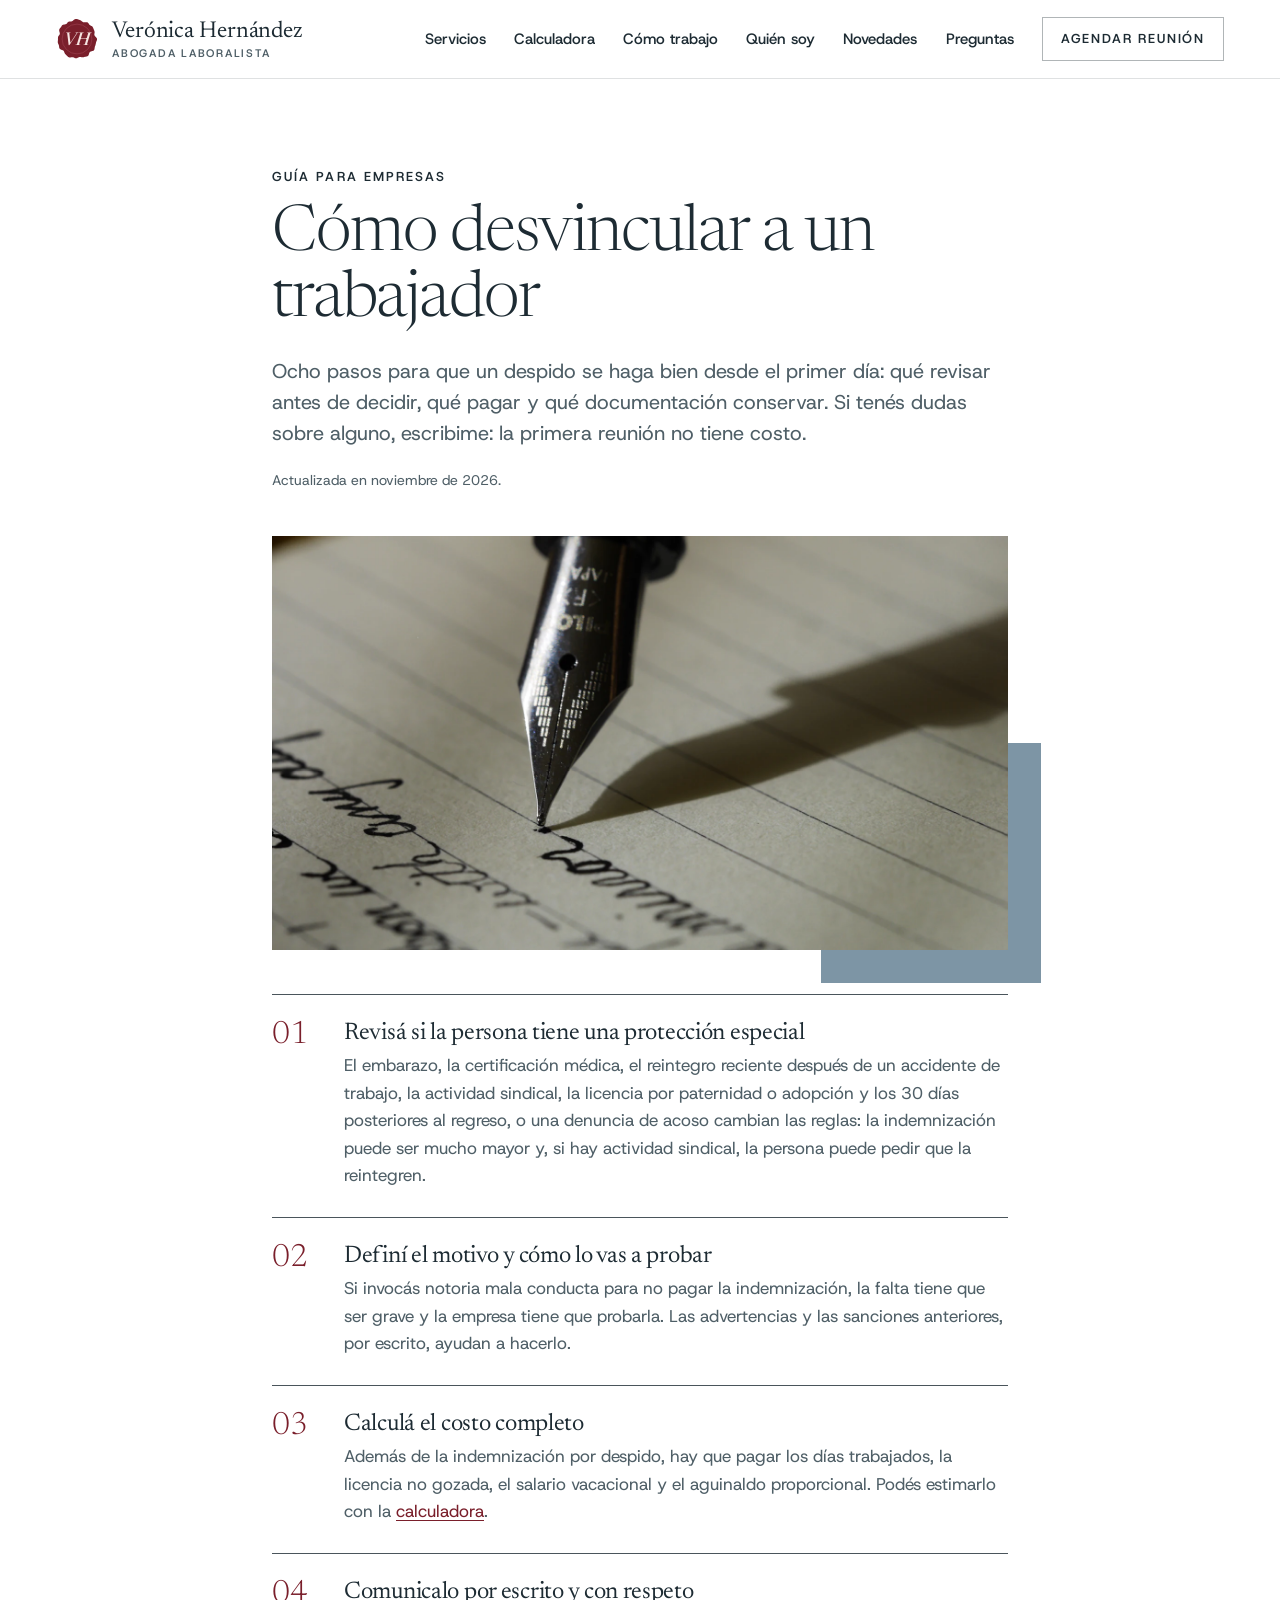
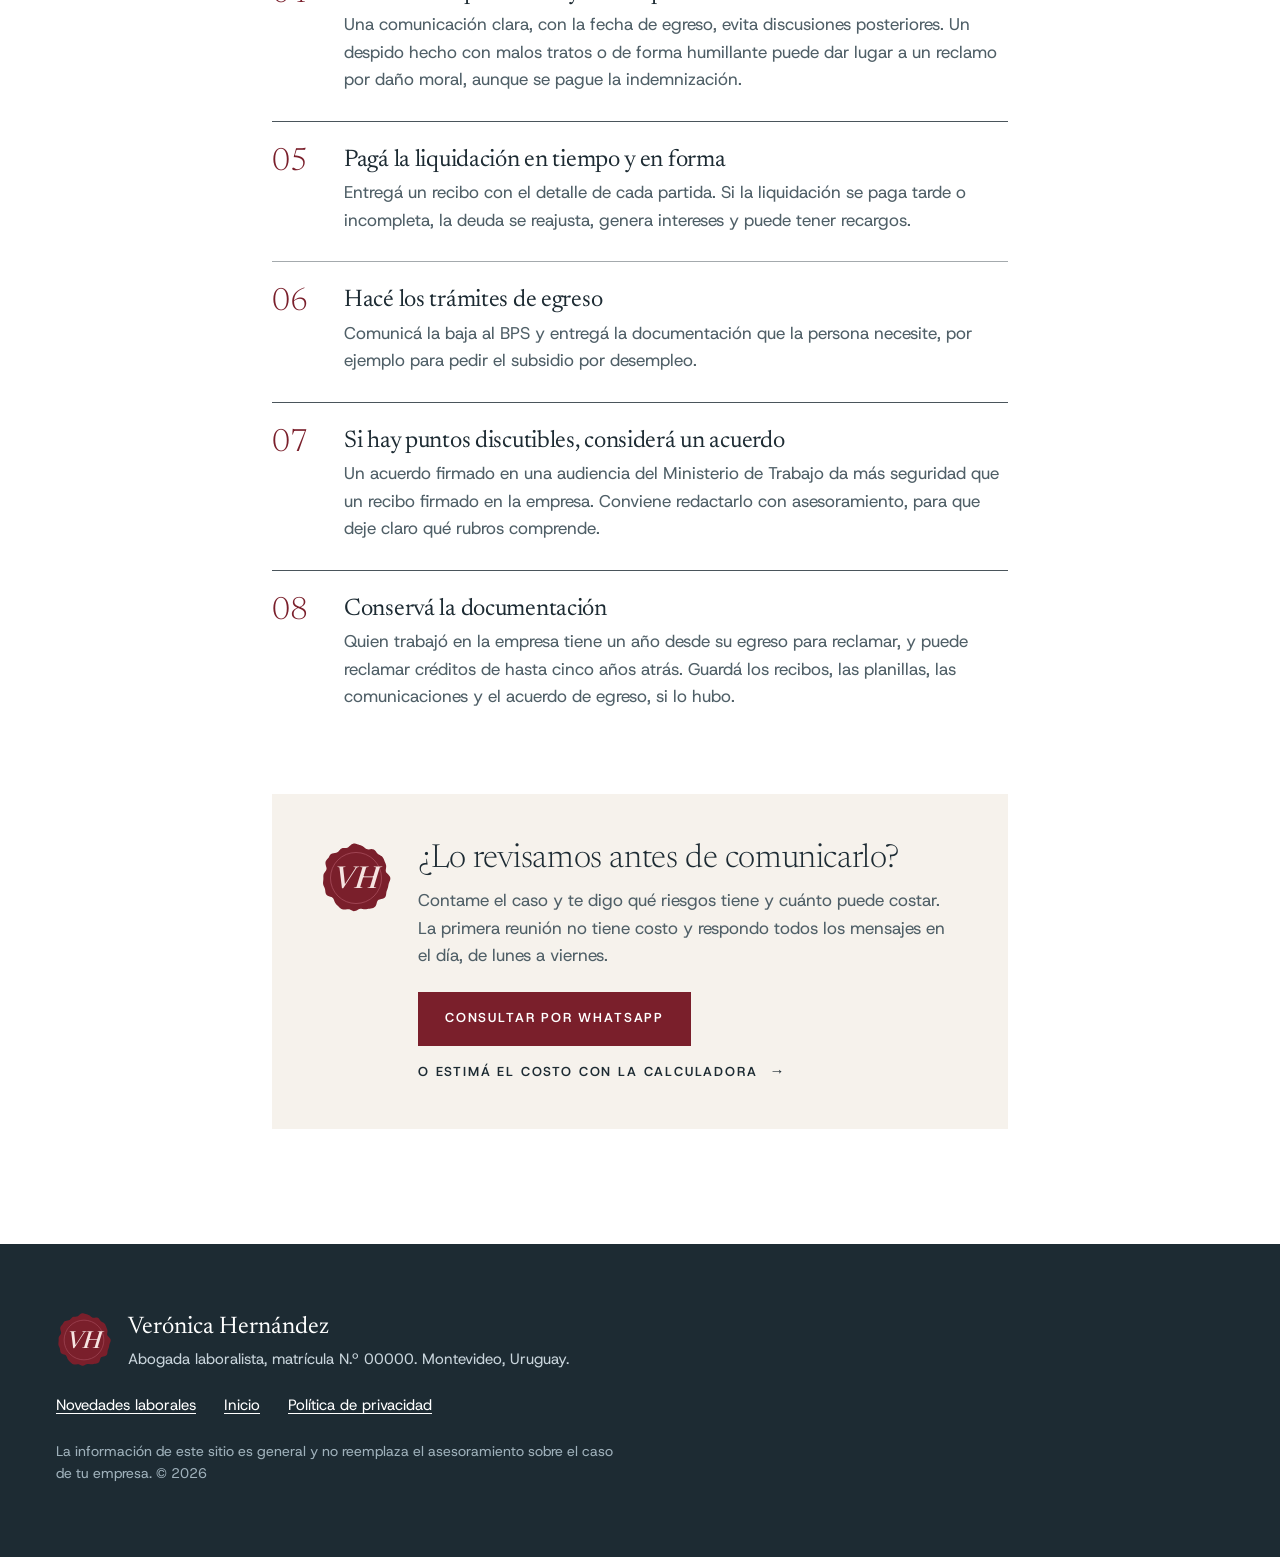
==== commit 85cf5ed6: "Cambiar el foco del sitio a servicios para empresas La versión para trabajadoras y trabajadores qued" ====
--- a/guia-despido.html
+++ b/guia-despido.html
@@ -3,12 +3,12 @@
 <head>
   <meta charset="utf-8">
   <meta name="viewport" content="width=device-width, initial-scale=1">
-  <title>Qué hacer si te despiden en Uruguay | Verónica Hernández</title>
-  <meta name="description" content="Ocho pasos para proteger tus derechos si te despiden: qué no firmar, qué conservar, cómo revisar tu liquidación y qué plazos tenés para reclamar.">
+  <title>Cómo desvincular a un trabajador en Uruguay | Verónica Hernández</title>
+  <meta name="description" content="Ocho pasos para que tu empresa haga bien un despido: protecciones especiales, causa, costo, comunicación, liquidación, trámites, acuerdos y documentación.">
   <meta property="og:type" content="article">
   <meta property="og:locale" content="es_UY">
-  <meta property="og:title" content="Qué hacer si te despiden en Uruguay">
-  <meta property="og:description" content="Ocho pasos para proteger tus derechos desde el primer día.">
+  <meta property="og:title" content="Cómo desvincular a un trabajador en Uruguay">
+  <meta property="og:description" content="Ocho pasos para que un despido se haga bien desde el primer día.">
   <meta name="theme-color" content="#ffffff">
   <link rel="icon" href="favicon.svg" type="image/svg+xml">
   <link rel="preload" href="fonts/newsreader-latin-standard-normal.woff2" as="font" type="font/woff2" crossorigin>
@@ -53,13 +53,13 @@
       </a>
       <button class="menu-boton" type="button" aria-expanded="false" aria-controls="menu">Menú</button>
       <nav id="menu" class="menu" aria-label="Secciones">
-        <a href="./#situaciones">Situaciones</a>
+        <a href="./#situaciones">Servicios</a>
         <a href="./#calculadora">Calculadora</a>
         <a href="./#como-trabajo">Cómo trabajo</a>
         <a href="./#quien-soy">Quién soy</a>
         <a href="novedades.html">Novedades</a>
         <a href="./#preguntas">Preguntas</a>
-        <a class="boton boton-chico" href="./#contacto">Consulta gratuita</a>
+        <a class="boton boton-chico" href="./#contacto">Agendar reunión</a>
       </nav>
     </div>
   </header>
@@ -67,9 +67,9 @@
   <main id="contenido" class="pagina">
     <article class="contenedor">
       <div class="pagina-cuerpo">
-        <p class="ceja">Guía</p>
-        <h1>Qué hacer si te despiden</h1>
-        <p class="pagina-bajada">Ocho pasos para proteger tus derechos desde el primer día. Si tenés dudas sobre alguno, podés escribirme: la primera consulta es gratuita.</p>
+        <p class="ceja">Guía para empresas</p>
+        <h1>Cómo desvincular a un trabajador</h1>
+        <p class="pagina-bajada">Ocho pasos para que un despido se haga bien desde el primer día: qué revisar antes de decidir, qué pagar y qué documentación conservar. Si tenés dudas sobre alguno, escribime: la primera reunión no tiene costo.</p>
         <p class="pagina-fecha">Actualizada en noviembre de 2026.</p>
         <figure class="pagina-foto">
           <span class="bloque bloque-lateral" aria-hidden="true"></span>
@@ -78,47 +78,47 @@
 
         <ol class="guia-pasos">
           <li>
-            <h2>No firmes nada con apuro</h2>
-            <p>Ni una renuncia, ni un acuerdo, ni un documento que no entiendas. Pedí una copia y tomate el tiempo necesario para leerlo. Si querés, enviame una foto y lo revisamos antes de que firmes.</p>
+            <h2>Revisá si la persona tiene una protección especial</h2>
+            <p>El embarazo, la certificación médica, el reintegro reciente después de un accidente de trabajo, la actividad sindical, la licencia por paternidad o adopción y los 30 días posteriores al regreso, o una denuncia de acoso cambian las reglas: la indemnización puede ser mucho mayor y, si hay actividad sindical, la persona puede pedir que la reintegren.</p>
           </li>
           <li>
-            <h2>Conservá toda la documentación</h2>
-            <p>Contrato, recibos de sueldo, mensajes, correos, tus horarios reales y el nombre de compañeros que puedan dar testimonio de lo ocurrido. Lo que hoy parece un detalle puede convertirse en una prueba.</p>
+            <h2>Definí el motivo y cómo lo vas a probar</h2>
+            <p>Si invocás notoria mala conducta para no pagar la indemnización, la falta tiene que ser grave y la empresa tiene que probarla. Las advertencias y las sanciones anteriores, por escrito, ayudan a hacerlo.</p>
           </li>
           <li>
-            <h2>Revisá tu historia laboral en el BPS</h2>
-            <p>Con tu usuario personal en la web del BPS podés ver desde cuándo y con qué salario te registraron. Si no coincide con la realidad, también puede reclamarse.</p>
+            <h2>Calculá el costo completo</h2>
+            <p>Además de la indemnización por despido, hay que pagar los días trabajados, la licencia no gozada, el salario vacacional y el aguinaldo proporcional. Podés estimarlo con la <a href="./#calculadora">calculadora</a>.</p>
           </li>
           <li>
-            <h2>Revisá tu liquidación</h2>
-            <p>Debe incluir los días trabajados, la licencia no gozada, el salario vacacional, el aguinaldo proporcional y, si el despido fue sin causa, la indemnización. Podés estimarla con la <a href="./#calculadora">calculadora</a>.</p>
+            <h2>Comunicalo por escrito y con respeto</h2>
+            <p>Una comunicación clara, con la fecha de egreso, evita discusiones posteriores. Un despido hecho con malos tratos o de forma humillante puede dar lugar a un reclamo por daño moral, aunque se pague la indemnización.</p>
           </li>
           <li>
-            <h2>Si se invoca notoria mala conducta, no la des por cierta</h2>
-            <p>Es la causa que algunas empresas invocan para no pagar la indemnización. En muchos casos puede discutirse, y conviene hacerlo con asesoramiento.</p>
+            <h2>Pagá la liquidación en tiempo y en forma</h2>
+            <p>Entregá un recibo con el detalle de cada partida. Si la liquidación se paga tarde o incompleta, la deuda se reajusta, genera intereses y puede tener recargos.</p>
           </li>
           <li>
-            <h2>Verificá si se trata de un despido especial</h2>
-            <p>Si estabas embarazada o con certificación médica, si te habías reintegrado hace poco después de un accidente de trabajo, si estabas de licencia por paternidad o adopción o habías vuelto hace menos de 30 días, si tenés actividad sindical o si denunciaste acoso, la ley te otorga una protección especial y la indemnización puede ser mayor.</p>
+            <h2>Hacé los trámites de egreso</h2>
+            <p>Comunicá la baja al BPS y entregá la documentación que la persona necesite, por ejemplo para pedir el subsidio por desempleo.</p>
           </li>
           <li>
-            <h2>Informate sobre el seguro de paro</h2>
-            <p>Si cumplís los requisitos, podés solicitar el subsidio por desempleo en el BPS. Consultá los plazos para pedirlo en cuanto termine la relación laboral.</p>
+            <h2>Si hay puntos discutibles, considerá un acuerdo</h2>
+            <p>Un acuerdo firmado en una audiencia del Ministerio de Trabajo da más seguridad que un recibo firmado en la empresa. Conviene redactarlo con asesoramiento, para que deje claro qué rubros comprende.</p>
           </li>
           <li>
-            <h2>Tené presente el plazo</h2>
-            <p>Tenés un año desde el día siguiente a tu egreso para reclamar. El reclamo comienza con una audiencia de conciliación en el Ministerio de Trabajo y, si es de 20 UR o más, la asistencia de un abogado es obligatoria.</p>
+            <h2>Conservá la documentación</h2>
+            <p>Quien trabajó en la empresa tiene un año desde su egreso para reclamar, y puede reclamar créditos de hasta cinco años atrás. Guardá los recibos, las planillas, las comunicaciones y el acuerdo de egreso, si lo hubo.</p>
           </li>
         </ol>
 
         <aside class="cierre" aria-labelledby="cierre-titulo">
           <svg class="cierre-sello" viewBox="0 0 220 220" aria-hidden="true"><use href="#sello-simple"/></svg>
           <div>
-            <h2 id="cierre-titulo">¿Lo revisamos juntos?</h2>
-            <p>Contame tu situación y te explico qué podés reclamar. La primera consulta es gratuita y respondo todos los mensajes en el día, de lunes a viernes.</p>
+            <h2 id="cierre-titulo">¿Lo revisamos antes de comunicarlo?</h2>
+            <p>Contame el caso y te digo qué riesgos tiene y cuánto puede costar. La primera reunión no tiene costo y respondo todos los mensajes en el día, de lunes a viernes.</p>
             <div class="acciones">
-              <a class="boton js-wa" href="https://wa.me/59899000000" target="_blank" rel="noopener" data-texto="Hola, me despidieron y quisiera hacer una consulta.">Consultar por WhatsApp</a>
-              <a class="enlace-fuerte" href="./#calculadora">O estimá tu liquidación con la calculadora</a>
+              <a class="boton js-wa" href="https://wa.me/59899000000" target="_blank" rel="noopener" data-texto="Hola, estoy por desvincular a un trabajador y quisiera consultarlo antes.">Consultar por WhatsApp</a>
+              <a class="enlace-fuerte" href="./#calculadora">O estimá el costo con la calculadora</a>
             </div>
           </div>
         </aside>
@@ -137,11 +137,11 @@
         <li><a href="./">Inicio</a></li>
         <li><a href="privacidad.html">Política de privacidad</a></li>
       </ul>
-      <p class="pie-chico">La información de este sitio es general y no reemplaza una consulta sobre tu caso. ©&nbsp;<span class="js-anio">2026</span></p>
+      <p class="pie-chico">La información de este sitio es general y no reemplaza el asesoramiento sobre el caso de tu empresa. ©&nbsp;<span class="js-anio">2026</span></p>
     </div>
   </footer>
 
-  <a class="wa-flotante js-wa" href="https://wa.me/59899000000" target="_blank" rel="noopener" data-texto="Hola, quisiera hacer una consulta laboral.">
+  <a class="wa-flotante js-wa" href="https://wa.me/59899000000" target="_blank" rel="noopener" data-texto="Hola, quisiera hacer una consulta laboral para mi empresa.">
     <span class="wa-icono" aria-hidden="true"><svg viewBox="0 0 24 24"><path d="M12 2a10 10 0 0 0-8.6 15.1L2 22l5-1.3A10 10 0 1 0 12 2zm0 18.2a8.2 8.2 0 0 1-4.2-1.1l-.3-.2-3 .8.8-2.9-.2-.3A8.2 8.2 0 1 1 12 20.2zm4.5-6.1c-.2-.1-1.5-.7-1.7-.8s-.4-.1-.6.1-.7.8-.8 1-.3.2-.5.1a6.7 6.7 0 0 1-2-1.2 7.4 7.4 0 0 1-1.4-1.7c-.1-.3 0-.4.1-.5l.4-.4.2-.4v-.4l-.8-1.9c-.2-.5-.4-.4-.6-.4h-.5a1 1 0 0 0-.7.3 3 3 0 0 0-.9 2.2 5.1 5.1 0 0 0 1.1 2.7 11.6 11.6 0 0 0 4.4 3.9c1.6.7 2.3.8 3.1.6a2.6 2.6 0 0 0 1.7-1.2 2.1 2.1 0 0 0 .2-1.2c-.1-.1-.3-.2-.5-.3z"/></svg></span>
     <span class="wa-textos"><strong>WhatsApp con Verónica Hernández</strong><span>Respuesta en el día</span></span>
   </a>
--- a/styles.css
+++ b/styles.css
@@ -267,17 +267,22 @@
   line-height: 1.25;
   -webkit-appearance: none;
   appearance: none;
+  /* Los espacios están dentro de la frase: la mano avisa que se pueden completar
+     (sobre el texto común también aparece la barra de escribir). */
+  cursor: pointer;
   transition: border-color var(--mov-breve), background-color var(--mov-breve);
 }
 .blanco:hover { border-bottom-color: var(--lacre); }
 .blanco:focus { outline: none; border-bottom-color: var(--lacre); background-color: var(--lacre-claro); }
+/* Una vez adentro, vuelve la barra para ubicarse en el texto (salvo en la fecha y las listas). */
+input.blanco:not([type="date"]):focus { cursor: text; }
+.blanco::-webkit-calendar-picker-indicator { cursor: pointer; }
 select.blanco {
   padding-right: 1.2em;
   background-image: url("data:image/svg+xml,%3Csvg xmlns='http://www.w3.org/2000/svg' viewBox='0 0 12 8'%3E%3Cpath d='M1 1.5l5 5 5-5' fill='none' stroke='%237a1f2b' stroke-width='1.6'/%3E%3C/svg%3E");
   background-repeat: no-repeat;
   background-position: right 0.1em center;
   background-size: 0.5em auto;
-  cursor: pointer;
 }
 .junto { white-space: nowrap; }
 
@@ -359,7 +364,54 @@
   letter-spacing: -0.01em;
 }
 .declaracion a { color: #fff; text-decoration-color: rgba(255, 255, 255, 0.4); text-decoration-thickness: 1px; }
-.declaracion a:hover { color: #fff; text-decoration-color: #fff; }
+.declaracion a:hover { color: #fff; }
+.declaracion :focus-visible { outline-color: #fff; }
+/* Al pasar el puntero, cada enlace se resalta como con un resaltador: una franja
+   lacre claro entra desde la izquierda, tapa el subrayado y vuelve tinta las
+   letras a su paso. La franja y el subrayado están en el enlace; la tinta de las
+   letras, en su <span>. Las dos cajas miden lo mismo y se mueven igual, así que
+   el borde de la franja y el cambio de color avanzan juntos: nunca queda texto
+   oscuro sobre el fondo oscuro. */
+.declaracion a, .declaracion a > span { margin: 0 -0.06em; padding: 0.06em; }
+@supports ((-webkit-background-clip: text) or (background-clip: text)) and selector(:has(*)) {
+  .declaracion a, .declaracion a > span {
+    background-repeat: no-repeat;
+    background-size: calc(200% + 0.3em) 100%;
+    background-position: 100% 0;
+    transition: background-position var(--mov-breve) var(--curva-calma);
+  }
+  /* El subrayado va como fondo: con text-decoration, el navegador lo pintaría
+     del mismo color que las letras recortadas. Un enlace sin <span> conserva
+     el subrayado común y no se resalta. */
+  .declaracion a:has(> span) {
+    text-decoration: none;
+    background-image:
+      linear-gradient(100deg, var(--lacre-claro) 50%, transparent 50%),
+      linear-gradient(rgba(255, 255, 255, 0.4), rgba(255, 255, 255, 0.4));
+    background-size: calc(200% + 0.3em) 100%, 100% 1px;
+    background-position: 100% 0, 0 100%;
+    background-origin: padding-box, content-box;
+  }
+  .declaracion a > span {
+    background-image: linear-gradient(100deg, var(--tinta) 50%, #fff 50%);
+    -webkit-background-clip: text;
+    background-clip: text;
+    -webkit-text-fill-color: transparent;
+  }
+  .declaracion a > span::selection { -webkit-text-fill-color: var(--tinta); }
+  .declaracion a:focus-visible { background-position: 0 0, 0 100%; }
+  .declaracion a:focus-visible > span { background-position: 0 0; }
+  .declaracion a:focus-visible, .declaracion a:focus-visible > span { transition-duration: var(--mov-medio); transition-timing-function: var(--curva-firme); }
+  @media (hover: hover) {
+    .declaracion a:hover { background-position: 0 0, 0 100%; }
+    .declaracion a:hover > span { background-position: 0 0; }
+    .declaracion a:hover, .declaracion a:hover > span { transition-duration: var(--mov-medio); transition-timing-function: var(--curva-firme); }
+  }
+}
+@media (forced-colors: active) {
+  .declaracion a { text-decoration: underline; }
+  .declaracion a, .declaracion a > span { background: none; -webkit-text-fill-color: currentColor; }
+}
 .declaracion-firma { display: flex; flex-wrap: wrap; align-items: baseline; gap: 6px 18px; max-width: none; margin: 0; color: var(--pizarra-clara); font-size: 0.9375rem; }
 .declaracion .firma { color: #fff; font-size: 2.125rem; line-height: 1; }
 
@@ -451,7 +503,7 @@
 .ayuda { margin: 8px 0 0; color: var(--tinta-suave); font-size: 0.875rem; line-height: 1.5; }
 
 .opcion { display: inline-flex; align-items: center; gap: 10px; min-height: 44px; margin-right: 28px; font-size: 1rem; cursor: pointer; }
-.opcion input { width: 18px; height: 18px; margin: 0; flex: none; accent-color: var(--lacre); }
+.opcion input { width: 18px; height: 18px; margin: 0; flex: none; accent-color: var(--lacre); cursor: pointer; }
 .opcion-larga { display: flex; align-items: flex-start; max-width: 44ch; margin-right: 0; color: var(--tinta-suave); font-size: 0.9375rem; line-height: 1.5; }
 .opcion-larga input { margin-top: 3px; }
 
@@ -491,7 +543,7 @@
 
 /* ---------- Banda fotográfica ---------- */
 .banda { padding-bottom: var(--separacion); }
-.banda-foto { width: 100%; height: clamp(360px, 52vw, 680px); object-fit: cover; filter: saturate(0.85); }
+.banda-foto { width: 100%; height: clamp(360px, 52vw, 680px); object-fit: cover; }
 .banda .contenedor { position: relative; }
 .banda-tarjeta {
   position: relative;
@@ -596,25 +648,30 @@
 .novedades-grilla {
   display: grid;
   grid-template-columns: repeat(3, minmax(0, 1fr));
-  gap: clamp(28px, 3.5vw, 56px);
+  gap: clamp(16px, 2vw, 28px);
   margin-bottom: 52px;
 }
+/* Cada noticia es una tarjeta marfil sobre la franja oscura; al pasar el puntero se aclara. */
 .novedad-tarjeta {
   position: relative;
   display: flex;
   flex-direction: column;
-  padding-top: 24px;
-  border-top: 1px solid rgba(255, 255, 255, 0.5);
-}
+  padding: clamp(26px, 2.6vw, 36px);
+  background: var(--marfil);
+  color: var(--tinta);
+  transition: background-color var(--mov-breve);
+}
+.novedad-tarjeta:hover { background: var(--papel); }
 .novedad-tarjeta::after {
   content: "→";
   margin-top: auto;
   padding-top: 24px;
+  color: var(--lacre);
   font-size: 1.125rem;
   transition: transform var(--mov-breve) var(--curva-calma);
 }
 .novedad-tarjeta:hover::after { transform: translateX(4px); }
-.novedad-tarjeta:focus-within { outline: 2px solid #fff; outline-offset: 8px; }
+.novedad-tarjeta:focus-within { outline: 2px solid #fff; outline-offset: 6px; }
 .novedad-meta {
   display: flex;
   flex-wrap: wrap;
@@ -625,13 +682,15 @@
   font-size: 0.8125rem;
 }
 .novedad-tema { font-size: 0.75rem; font-weight: 600; letter-spacing: 0.14em; text-transform: uppercase; }
-.novedades .novedad-meta { color: var(--pizarra-clara); }
+.novedad-tarjeta .novedad-meta { color: var(--tinta-suave); }
+.novedad-tarjeta .novedad-tema { color: var(--lacre); }
 .novedad-tarjeta h3 { margin-bottom: 14px; font-size: 1.625rem; font-weight: 300; line-height: 1.2; }
+.novedades .novedad-tarjeta h3 { color: var(--tinta); }
 .novedad-tarjeta h3 a { color: inherit; text-decoration: none; }
 .novedad-tarjeta h3 a::after { content: ""; position: absolute; inset: 0; }
 .novedad-tarjeta h3 a:focus-visible { outline: none; }
 .novedad-tarjeta:hover h3 a { text-decoration: underline; text-decoration-thickness: 1px; text-underline-offset: 0.18em; }
-.novedad-tarjeta p:not(.novedad-meta) { margin: 0; color: var(--pizarra-clara); font-size: 0.9375rem; }
+.novedad-tarjeta p:not(.novedad-meta) { margin: 0; color: var(--tinta-suave); font-size: 0.9375rem; }
 .novedades .enlace-ceja { color: #fff; }
 .novedades .enlace-ceja:hover { color: var(--pizarra-clara); }
 .novedades :focus-visible { outline-color: #fff; }
@@ -688,7 +747,7 @@
 .formulario textarea:focus { outline: none; border-color: var(--lacre); box-shadow: 0 0 0 3px var(--lacre-claro); }
 
 .consentimiento { display: flex; align-items: flex-start; gap: 12px; max-width: 60ch; margin: 26px 0 8px; font-size: 0.9375rem; cursor: pointer; }
-.consentimiento input { width: 18px; height: 18px; margin: 3px 0 0; flex: none; accent-color: var(--lacre); }
+.consentimiento input { width: 18px; height: 18px; margin: 3px 0 0; flex: none; accent-color: var(--lacre); cursor: pointer; }
 .consentimiento input[aria-invalid="true"] { outline: 2px solid var(--error); outline-offset: 2px; }
 .aviso { max-width: 60ch; color: var(--tinta-suave); font-size: 0.875rem; }
 .form-error { max-width: 60ch; margin: 16px 0; padding: 12px 16px; border-left: 3px solid var(--error); background: #fbeeee; color: var(--error); font-weight: 600; }
@@ -793,7 +852,7 @@
   .dividido-invertido .dividido-foto { margin-right: 0; margin-left: var(--bloque); }
   .preguntas { columns: 1; }
   .novedades-encabezado, .novedades-grilla { grid-template-columns: minmax(0, 1fr); }
-  .novedades-grilla { gap: 40px; }
+  .novedades-grilla { gap: 16px; }
 }
 
 @media (max-width: 1240px) {
@@ -855,40 +914,44 @@
 .pagina-foto img { animation: revelar var(--mov-largo) var(--curva-firme) 200ms both; }
 .pagina-foto .bloque { animation: crecer var(--mov-largo) var(--curva-firme) 750ms both; }
 
-[data-mov] { transition-delay: calc(var(--orden, 0) * var(--mov-escalon) + var(--mov-retraso, 0ms)); }
-[data-mov="aparece"] {
-  opacity: 0;
-  translate: 0 var(--mov-distancia);
+/* Al marcarse, cada elemento se esconde al instante: la transición se usa solo para aparecer. */
+[data-mov="aparece"] { opacity: 0; translate: 0 var(--mov-distancia); }
+[data-mov="revela"] { clip-path: inset(100% 0 0 0); }
+[data-mov="crece"] { --mov-retraso: 450ms; scale: 0; }
+[data-mov="sella"] { --mov-retraso: 900ms; opacity: 0; scale: 1.3; }
+.banda-tarjeta[data-mov] { --mov-retraso: 300ms; }
+.en-vista [data-mov], [data-mov].en-vista {
+  opacity: 1;
+  translate: 0 0;
+  scale: 1;
+  clip-path: inset(0 0 0 0);
+  transition-delay: calc(var(--orden, 0) * var(--mov-escalon) + var(--mov-retraso, 0ms));
+}
+.en-vista [data-mov="aparece"], [data-mov="aparece"].en-vista {
   transition-property: opacity, translate;
   transition-duration: var(--mov-medio);
   transition-timing-function: var(--curva-calma);
 }
-[data-mov="revela"] {
-  clip-path: inset(100% 0 0 0);
+.en-vista [data-mov="revela"] {
   transition-property: clip-path;
   transition-duration: var(--mov-largo);
   transition-timing-function: var(--curva-firme);
 }
-[data-mov="crece"] {
-  --mov-retraso: 450ms;
-  scale: 0;
+.en-vista [data-mov="crece"] {
   transition-property: scale;
   transition-duration: var(--mov-largo);
   transition-timing-function: var(--curva-firme);
 }
-[data-mov="sella"] {
-  --mov-retraso: 900ms;
-  opacity: 0;
-  scale: 1.3;
+.en-vista [data-mov="sella"] {
   transition-property: opacity, scale;
   transition-duration: 200ms, var(--mov-medio);
   transition-timing-function: ease-out, var(--curva-sello);
 }
-.banda-tarjeta[data-mov] { --mov-retraso: 300ms; }
-.en-vista [data-mov], [data-mov].en-vista { opacity: 1; translate: 0 0; scale: 1; clip-path: inset(0 0 0 0); }
 
 @media print {
   [data-mov] { opacity: 1 !important; translate: 0 0 !important; scale: 1 !important; clip-path: none !important; }
+  .declaracion a { text-decoration: underline; }
+  .declaracion a, .declaracion a > span { background: none !important; -webkit-text-fill-color: currentColor; }
 }
 
 @media (prefers-reduced-motion: reduce) {
